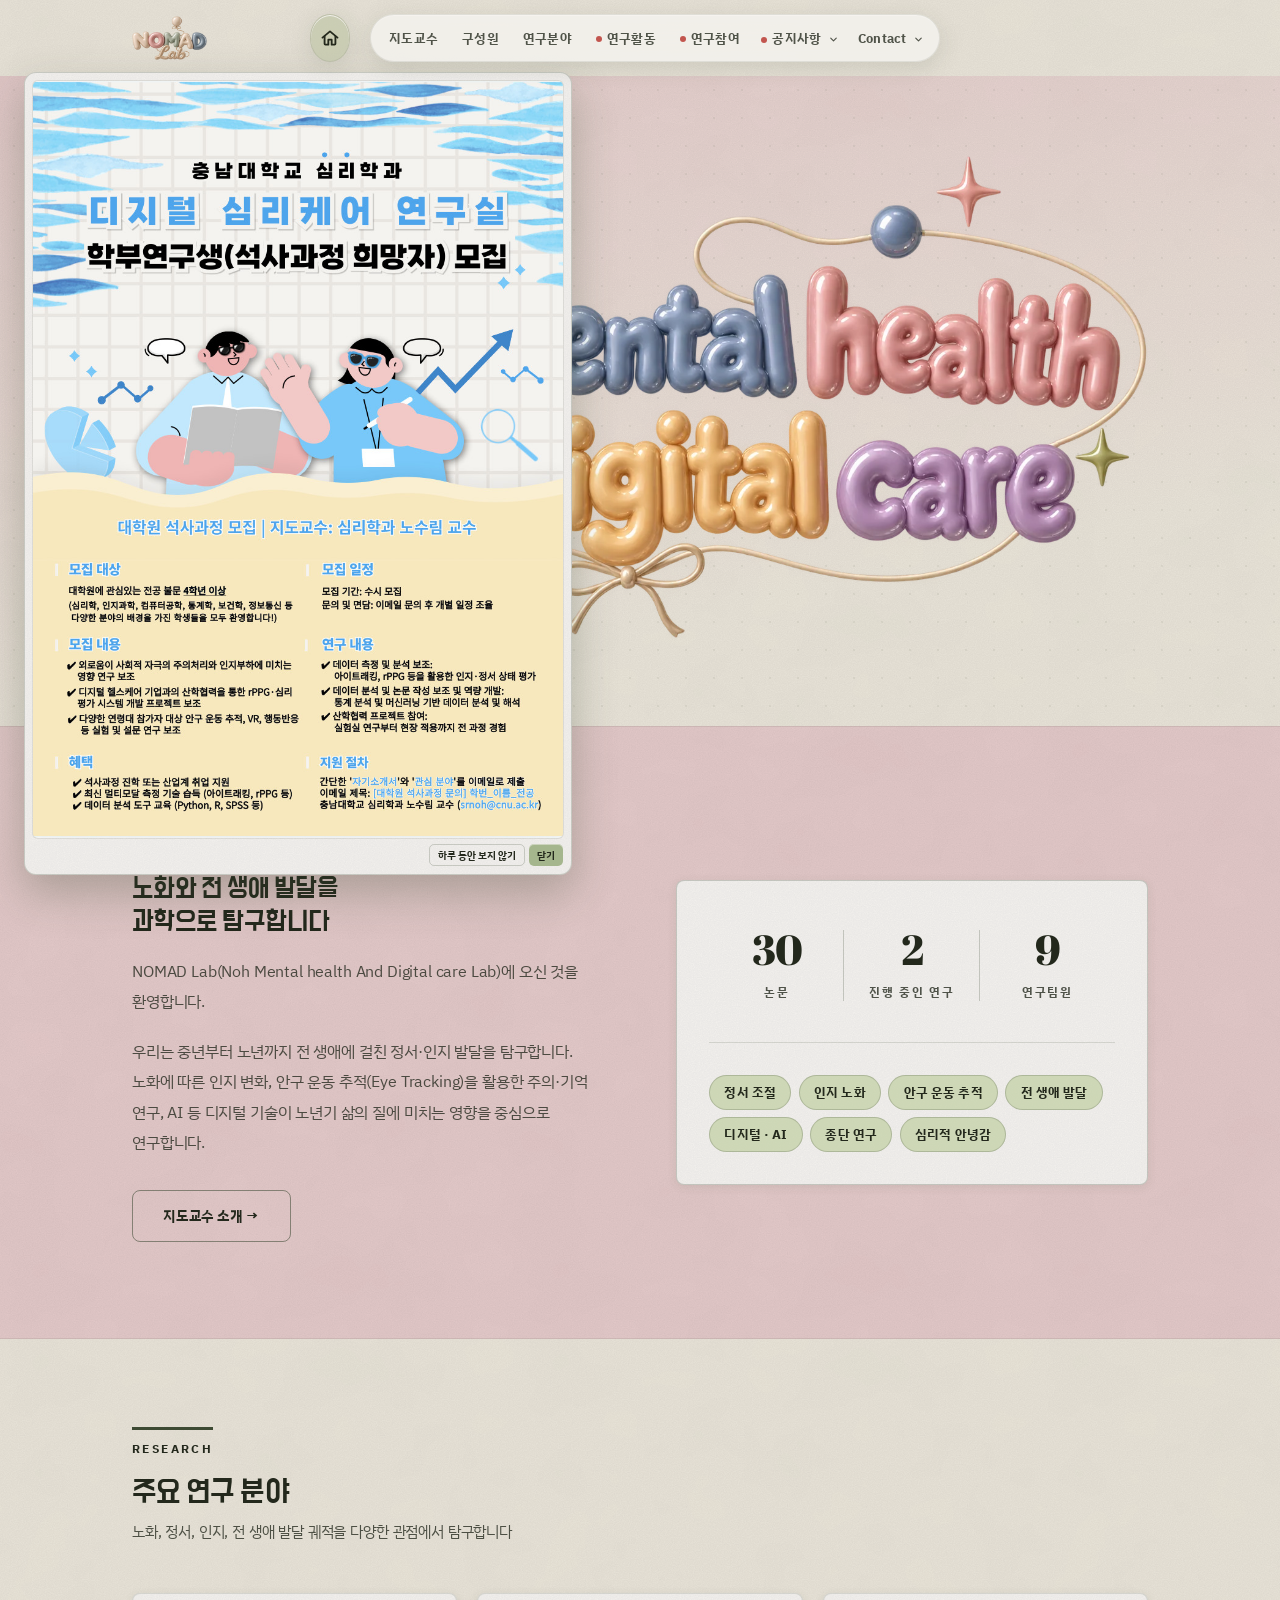
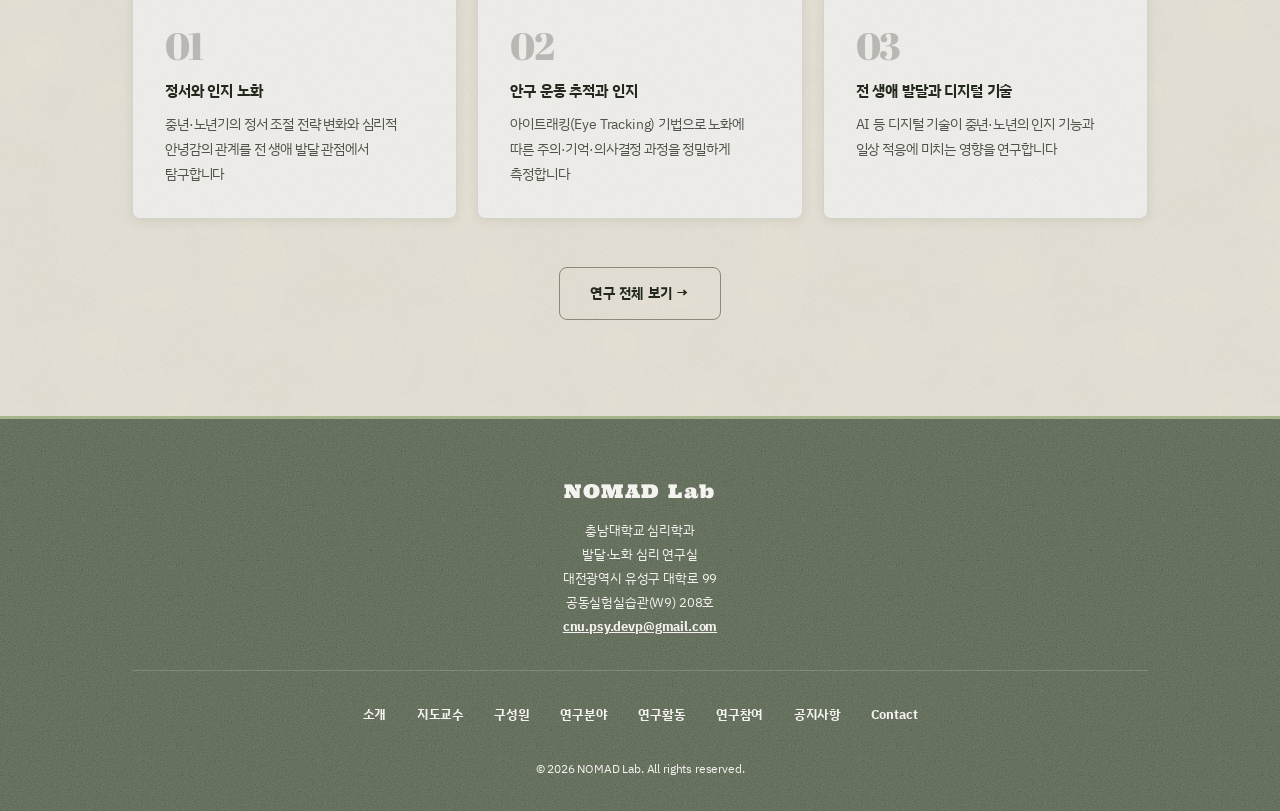
==== index.html @ e493a034 "Nam et al. (2022) SSCI 논문을 연구활동 목록에 추가 업로드된 PDF 를 저장소 명명 규칙에 맞춰 papers/Nam_et_al_2022.pdf 로 바꾸고 post" ====
<!DOCTYPE html>
<html lang="ko">
<head>
    <meta charset="UTF-8">
    <meta name="viewport" content="width=device-width, initial-scale=1.0">
    <title>NOMAD Lab — 발달·노화 심리 연구실</title>
    <meta name="description" content="충남대학교 발달·노화 심리 연구실(NOMAD Lab). 노화, 정서, 인지, 안구 운동 추적을 통해 전 생애 발달을 탐구합니다.">
    <meta property="og:type" content="website">
    <meta property="og:site_name" content="NOMAD Lab — 발달·노화 심리 연구실">
    <meta property="og:title" content="NOMAD Lab — 발달·노화 심리 연구실">
    <meta property="og:description" content="충남대학교 발달·노화 심리 연구실(NOMAD Lab). 노화, 정서, 인지, 안구 운동 추적을 통해 전 생애 발달을 탐구합니다.">
    <meta property="og:url" content="https://cnupsydevp-lab.github.io/cnupsydevp.github.io/">
    <meta property="og:image" content="https://cnupsydevp-lab.github.io/cnupsydevp.github.io/images/og-image-v3.png">
    <meta property="og:image:width" content="1200">
    <meta property="og:image:height" content="630">
    <meta name="twitter:card" content="summary_large_image">
    <link rel="icon" href="favicon-v3.ico" sizes="16x16 32x32 48x48">
    <link rel="icon" type="image/svg+xml" href="favicon-v3.svg">
    <link rel="apple-touch-icon" href="apple-touch-icon-v3.png">
    <link rel="preconnect" href="https://fonts.googleapis.com">
    <link rel="preconnect" href="https://fonts.gstatic.com" crossorigin>
    <link rel="stylesheet" href="https://fonts.googleapis.com/css2?family=Abril+Fatface&family=Black+Han+Sans&family=Do+Hyeon&family=IBM+Plex+Sans+KR:wght@400;700&family=Ultra&display=swap">
    <link rel="stylesheet" href="style.css">
</head>
<body>
<a href="#main-content" class="skip-link">본문으로 바로가기</a>

<header class="site-nav">
    <div class="nav-wrapper">
        <!-- 로고는 두 겹이다: 글자(logo-nav-body) 위에 풍선(logo-nav-balloon)을 겹친 것.
             풍선만 따로 흔들려고 가른 것인데 그 움직임은 뺐다(2026-08-13, 사용자 요청).
             두 파일은 같은 캔버스(238×160)를 쓰고 합치면 원본과 픽셀이 같아
             멈춰 있어도 이음선이 보이지 않는다 — 그래서 겹은 그대로 두었다.
             풍선 쪽은 장식이라 alt 를 비워 두고 글자 쪽이 이름을 읽는다. -->
        <div class="logo"><a href="index.html"><img class="logo-body" src="images/logo/logo-nav-body.png" alt="NOMAD Lab" width="238" height="160"><img class="logo-balloon" src="images/logo/logo-nav-balloon.png" alt="" width="238" height="160"></a></div>
        <div class="nav-cluster">
        <a href="index.html" class="nav-home" aria-label="홈">
            <svg viewBox="0 0 24 24" width="20" height="20" fill="none" stroke="currentColor" stroke-width="2.2" stroke-linecap="round" stroke-linejoin="round" aria-hidden="true"><path d="M3 11.5 12 4l9 7.5"></path><path d="M5.5 10v9a1 1 0 0 0 1 1h3.5v-6h4v6H17.5a1 1 0 0 0 1-1v-9"></path></svg>
        </a>
        <nav><ul class="nav-links">
            <li><a href="pi.html">지도교수</a></li>
            <li><a href="members.html">구성원</a></li>
            <li><a href="research.html">연구분야</a></li>
            <li><a href="activities.html"><span class="nav-notif-dot" data-notif="activities" hidden></span>연구활동</a></li>
            <li><a href="participation.html"><span class="nav-notif-dot" data-notif="participation" hidden></span>연구참여</a></li>
            <li class="nav-dropdown">
                <button class="nav-dropdown-btn" aria-expanded="false" aria-haspopup="true"><span class="nav-notif-dot" hidden></span>공지사항 <svg class="nav-arrow" width="11" height="11" viewBox="0 0 24 24" fill="none" stroke="currentColor" stroke-width="2.5" stroke-linecap="round" stroke-linejoin="round" aria-hidden="true"><polyline points="6 9 12 15 18 9"></polyline></svg></button>
                <ul class="nav-dropdown-menu">
                    <li><a href="notices.html"><span class="nav-notif-dot" data-notif="notices" hidden></span>공지사항</a></li>
                    <li><a href="newsletter.html"><span class="nav-notif-dot" data-notif="newsletter" hidden></span>소식지</a></li>
                </ul>
            </li>
            <li class="nav-dropdown">
                <button class="nav-dropdown-btn" aria-expanded="false" aria-haspopup="true">Contact <svg class="nav-arrow" width="11" height="11" viewBox="0 0 24 24" fill="none" stroke="currentColor" stroke-width="2.5" stroke-linecap="round" stroke-linejoin="round" aria-hidden="true"><polyline points="6 9 12 15 18 9"></polyline></svg></button>
                <ul class="nav-dropdown-menu">
                    <li><a href="contact.html">Contact</a></li>
                    <li><a href="admissions.html">대학원 진학</a></li>
                    <li><a href="intern.html">인턴</a></li>
                </ul>
            </li>
        </ul></nav>
        </div>
        <button class="nav-hamburger" id="nav-hamburger" aria-label="메뉴 열기" aria-expanded="false"><span></span><span></span><span></span></button>
    </div>
</header>

<section class="hero">
    <div class="container">
        <!-- 첫 화면은 이름 로고 하나만 둔다 (글자·버튼 모두 걷어냄).
             대학원 진학·연구 분야로 가는 길은 상단 메뉴가 맡고, 바로 아래
             About 섹션에 소개 글과 '지도교수 소개' 링크가 이어진다.

             h1 은 화면에서 감추되 코드에는 남긴다 — 페이지마다 제목이 하나는 있어야
             검색 결과에 연구실 소개가 뜨고, 스크린리더도 이 페이지가 무엇인지 읽는다.
             (.sr-only = 눈에는 안 보이고 보조기기에만 읽히는 유틸)

             그림 자체는 이름을 글자로 담고 있지 않으므로 alt 가 이름을 읽는다.
             width/height 를 적어 두어야 내려받기 전에도 자리를 잡아 아래 섹션이 밀리지 않고,
             fetchpriority=high 로 첫 화면에서 가장 큰 그림을 먼저 받아 온다.

             [webp + png 두 벌인 이유] 이 로고는 배경이 투명해서 알파 채널이 필요하다.
             투명을 지키면서 가벼운 건 WebP뿐이다 — 같은 그림의 PNG 는 4배 가까이 무겁다.
             그래서 WebP 를 먼저 걸고, WebP 를 못 읽는 옛 브라우저(사파리 14 이전 등)만
             PNG 로 내려받게 한다. 요즘 브라우저는 WebP 만 받아 온다.

             [그림을 10겹으로 가른 이유 — 2026-08-12]
             끈·구슬·별이 따로 움직이려면 한 장짜리 그림으로는 안 된다. 원본
             logo-fullname.png 를 굵기(형태학적 열림)와 색으로 갈라 images/logo/wordmark/
             아래 열 장으로 나눠 두었다. 겹치는 픽셀이 하나도 없어서, 움직임을 끄면
             (모션 줄이기 설정) 열 장이 겹쳐 원본과 똑같은 그림이 된다.
             겹치는 순서가 곧 앞뒤 관계다: 끈 → 구슬 → 글자 → 별.
             끈은 반드시 글자보다 먼저 와야 한다 — 원본에서 끈은 글자 뒤로 지나간다.
             만드는 법과 각 조각의 뜻은 images/logo/README.md 에 적어 두었다.

             ※ 글자를 다시 넣고 싶으면 아래 두 줄을 살리면 된다 — CSS(.hero-title,
               .hero-sub, .hero-cta)는 지우지 않고 그대로 두었다.
               <h1 class="hero-title">전 생애의 마음을<br>과학으로 탐구합니다</h1>
               <p class="hero-sub">노화, 정서, 인지, 안구 운동 추적을 통해 …</p> -->
        <h1 class="sr-only">전 생애의 마음을 과학으로 탐구합니다 — NOMAD Lab</h1>
        <div class="hero-wordmark">
        <div class="wm">
            <!-- srcset/sizes — 좁은 화면에는 축소본(w800/)을 내려보낸다.
                 열 겹 합계가 299KB 인데 휴대폰에서 로고는 328~398px 로 보인다.
                 배율 2배 화면이라도 796px 이면 충분한데 원본 겹은 1502px 이다.
                 그래서 화폭 800px 짜리 한 벌을 따로 뒀다(117KB).
                 sizes 는 '이 겹이 화면에서 몇 px 로 보이는가' 다. 겹의 폭은
                 로고 폭 × 제 비율이고, 로고 폭은 .container 안쪽이라 좌우 padding
                 만큼 빠진다(2 → 1.5 → 1.25 → 1rem 로 바뀌므로 그 구간을 그대로 옮겼다).
                 브라우저는 sizes × 화면배율보다 큰 후보 중 가장 작은 것을 고르는데,
                 계산하면 어느 겹이든 조건이 "800 ≥ 로고폭 × 배율" 로 같아진다.
                 그래서 거의 모든 화면에서 열 겹이 같은 크기끼리 짝을 이룬다.
                 딱 그 경계에 걸리는 폭(1배 849~873px, 2배 433~438px)에서만
                 겹마다 1px 반올림이 갈려 크기가 섞이는데, 재 보니 차이가 전부
                 윤곽선 위 안티에일리어싱 수준이라 이음선은 생기지 않는다.
                 → 배율 2배 휴대폰 전 기종 117KB, 배율 3배 휴대폰·데스크톱 299KB.
                 값은 손으로 쓰지 말 것. tools/split-wordmark.py 가 찍어 준다. -->
            <!-- 끈 — 조각을 담는 단위 4개. 지금은 넷 다 붙박이다.
                 (끈 흔들림 wmSway*·wmBowSway 는 뺐다 — 2026-08-13, 사용자 요청.
                  구슬이 끈 위를 미끄러지는 움직임도 앞서 뺐다 — 2026-08-12.
                  상자는 그대로 두었으니 되살리려면 style.css 에 애니메이션만 다시 걸면 된다.)
                 구슬은 자기가 올라탄 단위 '안에' 둔다 — 끈이 다시 움직이게 되면
                 구슬이 끈에서 떨어져 나가지 않고 끈을 따라 같이 움직여야 하기 때문이다. -->
            <div class="wm-unit wm-a">
                <picture><source type="image/webp" sizes="(min-width:1080px) 498px,(min-width:861px) calc((100vw - 64px)*0.4900),(min-width:641px) calc((100vw - 48px)*0.4900),(min-width:481px) calc((100vw - 40px)*0.4900),calc((100vw - 32px)*0.4900)" srcset="images/logo/wordmark/w800/cordA.webp 393w, images/logo/wordmark/cordA.webp 736w"><img class="wm-layer" style="left:50.9987%;top:11.6573%;width:49.0013%" src="images/logo/wordmark/cordA.png" alt="" width="736" height="364"></picture>
                <picture><source type="image/webp" sizes="(min-width:1080px) 71px,(min-width:861px) calc((100vw - 64px)*0.0699),(min-width:641px) calc((100vw - 48px)*0.0699),(min-width:481px) calc((100vw - 40px)*0.0699),calc((100vw - 32px)*0.0699)" srcset="images/logo/wordmark/w800/beadBlue.webp 56w, images/logo/wordmark/beadBlue.webp 105w"><img class="wm-layer" style="left:71.5712%;top:9.1292%;width:6.9907%" src="images/logo/wordmark/beadBlue.png" alt="" width="105" height="94"></picture>
            </div>
            <div class="wm-unit wm-b">
                <picture><source type="image/webp" sizes="(min-width:1080px) 404px,(min-width:861px) calc((100vw - 64px)*0.3975),(min-width:641px) calc((100vw - 48px)*0.3975),(min-width:481px) calc((100vw - 40px)*0.3975),calc((100vw - 32px)*0.3975)" srcset="images/logo/wordmark/w800/cordB.webp 318w, images/logo/wordmark/cordB.webp 597w"><img class="wm-layer" style="left:48.6684%;top:75.2809%;width:39.747%" src="images/logo/wordmark/cordB.png" alt="" width="597" height="176"></picture>
            </div>
            <div class="wm-unit wm-c">
                <picture><source type="image/webp" sizes="(min-width:1080px) 463px,(min-width:861px) calc((100vw - 64px)*0.4561),(min-width:641px) calc((100vw - 48px)*0.4561),(min-width:481px) calc((100vw - 40px)*0.4561),calc((100vw - 32px)*0.4561)" srcset="images/logo/wordmark/w800/cordC.webp 365w, images/logo/wordmark/cordC.webp 685w"><img class="wm-layer" style="left:0.0%;top:47.0506%;width:45.6059%" src="images/logo/wordmark/cordC.png" alt="" width="685" height="377"></picture>
                <picture><source type="image/webp" sizes="(min-width:1080px) 72px,(min-width:861px) calc((100vw - 64px)*0.0706),(min-width:641px) calc((100vw - 48px)*0.0706),(min-width:481px) calc((100vw - 40px)*0.0706),calc((100vw - 32px)*0.0706)" srcset="images/logo/wordmark/w800/beadPink.webp 57w, images/logo/wordmark/beadPink.webp 106w"><img class="wm-layer" style="left:3.5952%;top:76.1236%;width:7.0573%" src="images/logo/wordmark/beadPink.png" alt="" width="106" height="107"></picture>
            </div>
            <div class="wm-unit wm-d">
                <picture><source type="image/webp" sizes="(min-width:1080px) 121px,(min-width:861px) calc((100vw - 64px)*0.1192),(min-width:641px) calc((100vw - 48px)*0.1192),(min-width:481px) calc((100vw - 40px)*0.1192),calc((100vw - 32px)*0.1192)" srcset="images/logo/wordmark/w800/cordD.webp 96w, images/logo/wordmark/cordD.webp 179w"><img class="wm-layer" style="left:37.0173%;top:81.6011%;width:11.9174%" src="images/logo/wordmark/cordD.png" alt="" width="179" height="131"></picture>
            </div>
            <!-- 글자 — 이 한 장만 흐름 안에 남겨 히어로의 높이를 정한다.
                 나머지 아홉 장은 absolute 라 자리를 차지하지 않는다.
                 position:relative 가 붙어 있어야 위 끈들보다 뒤가 아니라 앞에 그려진다
                 (배치된 요소가 일반 흐름 요소보다 항상 위에 그려지기 때문). -->
            <picture><source type="image/webp" sizes="(min-width:1080px) 1016px,(min-width:861px) calc((100vw - 64px)*1.0000),(min-width:641px) calc((100vw - 48px)*1.0000),(min-width:481px) calc((100vw - 40px)*1.0000),calc((100vw - 32px)*1.0000)" srcset="images/logo/wordmark/w800/letters.webp 801w, images/logo/wordmark/letters.webp 1502w">
                <img class="wm-letters" src="images/logo/wordmark/letters.png" alt="Noh Mental health And Digital care Lab (NOMAD Lab)" width="1502" height="712" fetchpriority="high"></picture>
            <!-- 글자 위를 왼쪽에서 오른쪽으로 지나가는 빛 (2026-08-13).
                 글자 그림은 한 장이고 낱글자로 쪼갤 수 없다 — 풍선이 서로 붙어 있어
                 글자 사이에 빈 열이 하나도 없다(확인함). 그래서 '글자마다 따로 켜기'가
                 아니라 좁은 빛 띠 하나를 글자 실루엣 안에서 왼→오른쪽으로 지나가게 했다.
                 띠가 좁아 한 번에 한두 글자만 밝아지므로 결과는 글자가 차례로 켜지는 그림이 된다.
                 빈 span 인 이유: 그리는 건 CSS(마스크 + 그러데이션 띠)가 다 하고
                 이 요소는 그 자리를 잡아 줄 뿐이라 읽을 내용이 없다.
                 글자 picture 뒤에 두어야 글자 위에 그려진다(둘 다 배치 요소, 뒤가 위). -->
            <span class="wm-shine" aria-hidden="true"></span>
            <!-- 별 — 글자보다 앞. 셋 다 글자와 겹치지 않아 순서는 사실 자유롭다. -->
            <picture><source type="image/webp" sizes="(min-width:1080px) 74px,(min-width:861px) calc((100vw - 64px)*0.0726),(min-width:641px) calc((100vw - 48px)*0.0726),(min-width:481px) calc((100vw - 40px)*0.0726),calc((100vw - 32px)*0.0726)" srcset="images/logo/wordmark/w800/star1.webp 59w, images/logo/wordmark/star1.webp 109w"><img class="wm-layer wm-star wm-star-1" style="left:78.6951%;top:0.0%;width:7.257%" src="images/logo/wordmark/star1.png" alt="" width="109" height="112"></picture>
            <picture><source type="image/webp" sizes="(min-width:1080px) 120px,(min-width:861px) calc((100vw - 64px)*0.1178),(min-width:641px) calc((100vw - 48px)*0.1178),(min-width:481px) calc((100vw - 40px)*0.1178),calc((100vw - 32px)*0.1178)" srcset="images/logo/wordmark/w800/star2.webp 95w, images/logo/wordmark/star2.webp 177w"><img class="wm-layer wm-star wm-star-2" style="left:12.2503%;top:4.2135%;width:11.7843%" src="images/logo/wordmark/star2.png" alt="" width="177" height="167"></picture>
            <picture><source type="image/webp" sizes="(min-width:1080px) 64px,(min-width:861px) calc((100vw - 64px)*0.0632),(min-width:641px) calc((100vw - 48px)*0.0632),(min-width:481px) calc((100vw - 40px)*0.0632),calc((100vw - 32px)*0.0632)" srcset="images/logo/wordmark/w800/star3.webp 51w, images/logo/wordmark/star3.webp 95w"><img class="wm-layer wm-star wm-star-3" style="left:92.4101%;top:55.618%;width:6.3249%" src="images/logo/wordmark/star3.png" alt="" width="95" height="141"></picture>
        </div>
        </div>
    </div>
</section>




<!-- ===================================================== -->
<section class="section section-alt" id="main-content">
    <div class="container">
        <div class="about-grid">
            <div class="about-text">
                <span class="eyebrow">About NOMAD Lab</span>
                <h2 class="section-title">노화와 전 생애 발달을<br>과학으로 탐구합니다</h2>
                <p>NOMAD Lab(Noh Mental health And Digital care Lab)에 오신 것을 환영합니다.</p>
                <p>우리는 중년부터 노년까지 전 생애에 걸친 정서·인지 발달을 탐구합니다. 노화에 따른 인지 변화, 안구 운동 추적(Eye Tracking)을 활용한 주의·기억 연구, AI 등 디지털 기술이 노년기 삶의 질에 미치는 영향을 중심으로 연구합니다.</p>
                <a href="pi.html" class="btn-ghost u-mt-2">지도교수 소개 →</a>
            </div>
            <div class="about-visual">
                <div class="about-research-snapshot">
                    <!-- 세 숫자 모두 페이지 아래 스크립트가 실제 목록에서 세어 채운다.
                         여기 적힌 값은 스크립트가 못 돌 때를 위한 대비책이므로,
                         목록이 바뀌면 이 숫자도 함께 맞춰 두는 편이 좋다. -->
                    <div class="ars-stat-row">
                        <div class="ars-stat">
                            <span class="ars-num" id="ars-pub-count">30</span>
                            <span class="ars-label">논문</span>
                        </div>
                        <div class="ars-stat">
                            <span class="ars-num" id="ars-grant-count">2</span>
                            <span class="ars-label">진행 중인 연구</span>
                        </div>
                        <div class="ars-stat">
                            <span class="ars-num" id="ars-team-count">9</span>
                            <span class="ars-label">연구팀원</span>
                        </div>
                    </div>
                    <div class="ars-keywords">
                        <span class="ars-keyword">정서 조절</span>
                        <span class="ars-keyword">인지 노화</span>
                        <span class="ars-keyword">안구 운동 추적</span>
                        <span class="ars-keyword">전 생애 발달</span>
                        <span class="ars-keyword">디지털 · AI</span>
                        <span class="ars-keyword">종단 연구</span>
                        <span class="ars-keyword">심리적 안녕감</span>
                    </div>
                </div>
            </div>
        </div>
    </div>
</section>



<!-- ===================================================== -->
<section class="section section-light">
    <div class="container">
        <span class="eyebrow section-eyebrow">Research</span>
        <h2 class="section-title">주요 연구 분야</h2>
        <p class="section-sub">노화, 정서, 인지, 전 생애 발달 궤적을 다양한 관점에서 탐구합니다</p>
        <div class="card-grid">
            <div class="card">
                <div class="card-num">01</div>
                <h3>정서와 인지 노화</h3>
                <p>중년·노년기의 정서 조절 전략 변화와 심리적 안녕감의 관계를 전 생애 발달 관점에서 탐구합니다</p>
            </div>
            <div class="card">
                <div class="card-num">02</div>
                <h3>안구 운동 추적과 인지</h3>
                <p>아이트래킹(Eye Tracking) 기법으로 노화에 따른 주의·기억·의사결정 과정을 정밀하게 측정합니다</p>
            </div>
            <div class="card">
                <div class="card-num">03</div>
                <h3>전 생애 발달과 디지털 기술</h3>
                <p>AI 등 디지털 기술이 중년·노년의 인지 기능과 일상 적응에 미치는 영향을 연구합니다</p>
            </div>
        </div>
        <div class="section-cta">
            <a href="research.html" class="btn-ghost">연구 전체 보기 →</a>
        </div>
    </div>
</section>

<footer class="site-footer">
    <div class="container">
        <div class="footer-inner">
            <div class="footer-brand">
                <span class="footer-logo">NOMAD Lab</span>
                <p>충남대학교 심리학과<br>발달·노화 심리 연구실<br>대전광역시 유성구 대학로 99<br>공동실험실습관(W9) 208호<br><a href="mailto:cnu.psy.devp@gmail.com">cnu.psy.devp@gmail.com</a></p>
            </div>
        </div>
        <nav class="footer-nav" aria-label="푸터 메뉴">
            <a href="index.html">소개</a>
            <a href="pi.html">지도교수</a>
            <a href="members.html">구성원</a>
            <a href="research.html">연구분야</a>
            <a href="activities.html">연구활동</a>
            <a href="participation.html">연구참여</a>
            <a href="notices.html">공지사항</a>
            <a href="contact.html">Contact</a>
        </nav>
        <p class="footer-copy">&copy; 2026 NOMAD Lab. All rights reserved.</p>
    </div>
</footer>

<!-- 공지 팝업 — 첫 화면에서만 뜬다. 내용은 아래 스크립트의 POPUP 설정에서 바꾼다 -->
<!-- aria-modal 을 쓰지 않는다: 뒤 홈페이지를 그대로 읽고 누르고 스크롤할 수 있는
     '얹어 둔 공지'라서, 나머지 페이지를 감추라고 알리면 사실과 다르다. -->
<div class="home-popup" id="home-popup" hidden role="dialog" aria-label="공지">
    <div class="home-popup-box">
        <span class="home-popup-figure" id="home-popup-figure"><img id="home-popup-img" alt=""></span>
        <div class="home-popup-actions">
            <button class="home-popup-btn home-popup-btn-quiet" id="home-popup-hide">하루 동안 보지 않기</button>
            <button class="home-popup-btn home-popup-btn-solid" id="home-popup-dismiss">닫기</button>
        </div>
    </div>
</div>

<script src="posts.js"></script>
<script src="script.js"></script>
<script>
/* ── 공지 팝업 ────────────────────────────────────────────────
   [내용을 바꾸는 방법]
   1. 이미지를 images/popup/ 에 올린다.
   2. 아래 POPUP.image 에 그 경로를, alt 에 이미지 설명을 적는다.
   3. 내용을 새로 바꿀 때마다 id 를 함께 바꾼다 — id 가 달라지면 앞선 공지에서
      "하루 동안 보지 않기"를 누른 사람에게도 새 공지가 바로 보인다.
   공지를 내릴 때는 image 를 빈 문자열('')로 바꾼다 — 팝업이 아예 뜨지 않는다.

   [언제 뜨는가]
   이 스크립트와 마크업은 index.html 안에만 있으므로 다른 메뉴 페이지에서는
   아예 실행되지 않는다. 홈에서 한 번 뜬 뒤에는 sessionStorage 에 표시를 남겨,
   다른 메뉴를 둘러보다 홈으로 돌아와도 다시 뜨지 않는다 (브라우저를 닫으면 초기화).
   단 새로고침은 예외로, 그 표시를 무시하고 다시 띄운다 — 아래 참조.

   [닫기 두 가지의 차이]
   - 닫기            : 지금 이 화면에서만 닫는다. 새로고침하면 다시 뜬다.
   - 하루 동안 보지 않기 : 오늘이 끝날 때(자정)까지 뜨지 않는다. 새로고침해도 뜨지 않고,
                        날짜가 바뀌면 다시 뜬다
                        (localStorage 에 기한 저장 — 브라우저를 닫아도 남는다).
   ──────────────────────────────────────────────────────────── */
document.addEventListener('DOMContentLoaded', () => {
  const POPUP = {
    id:    'popup-2026-08-11',  // 공지를 바꿀 때 이 값도 같이 바꾼다 —
                                // 그래야 앞선 '하루 동안 보지 않기' 를 무시하고 새로 뜬다
    image: 'images/popup/2026-08-11_grad-recruit.jpg',
    alt:   '충남대학교 심리학과 디지털 심리케어 연구실 학부연구생(석사과정 희망자) 모집 안내. 지도교수 노수림. 문의 srnoh@cnu.ac.kr',
    // 포스터를 누르면 갈 곳. 비워 두면 눌러도 아무 일이 없다.
    // 공지 글 주소는 목록(notices.html)에서 그 글을 눌렀을 때의 주소와 같다 —
    // page 는 notices / participation / newsletter, id 는 posts.js 의 그 글 id.
    // 포스터를 바꿀 때 이 주소도 새 공지의 id 로 함께 고친다.
    link:  'post.html?page=notices&id=1',
  };
  if (!POPUP.image) return;

  const KEY  = 'dpwl_popup_hide';   // 오늘 자정까지 숨김 (브라우저를 닫아도 남는다)
  const SKEY = 'dpwl_popup_seen';   // 이번 방문에 이미 봤다는 표시 (탭을 닫으면 사라진다)

  // 저장된 기한이 아직 남아 있고 같은 공지면 띄우지 않는다.
  // 값이 깨져 있으면(수동 편집·구버전) 그냥 띄운다 — 공지를 놓치는 쪽이 더 나쁘다.
  try {
    const saved = JSON.parse(localStorage.getItem(KEY) || 'null');
    if (saved && saved.id === POPUP.id && Date.now() < saved.until) return;
  } catch (e) { /* 무시하고 띄운다 */ }

  // 이번 화면이 새로고침으로 열린 것인지 확인한다.
  // '닫기' 는 지금 화면에서만 닫는 버튼이므로 새로고침하면 다시 떠야 한다.
  // 반면 메뉴를 옮겨 다니다 홈으로 돌아온 경우(navigate)는 다시 뜨지 않아야 한다.
  // 정적 다중 페이지 사이트라 둘 다 '새 페이지 적재'로 똑같아 보이므로,
  // 브라우저가 알려 주는 이동 방식(reload / navigate)으로 구분한다.
  let reloaded = false;
  try {
    const nav = performance.getEntriesByType('navigation')[0];
    reloaded = nav ? nav.type === 'reload'
                   // 구형 사파리용 대비책 (1 = TYPE_RELOAD)
                   : performance.navigation && performance.navigation.type === 1;
  } catch (e) { /* 알 수 없으면 새로고침이 아닌 것으로 본다 */ }

  // 홈 → 다른 메뉴 → 홈 으로 돌아왔을 때 다시 뜨지 않게. 공지를 바꾸면(id 변경)
  // 같은 방문 중에도 새 공지는 한 번 보여 준다.
  try {
    if (!reloaded && sessionStorage.getItem(SKEY) === POPUP.id) return;
  } catch (e) { /* 무시하고 띄운다 */ }

  const popup    = document.getElementById('home-popup');
  const hideBtn  = document.getElementById('home-popup-hide');
  const dismiss  = document.getElementById('home-popup-dismiss');
  const figure   = document.getElementById('home-popup-figure');
  const img      = document.getElementById('home-popup-img');

  img.src = POPUP.image;
  img.alt = POPUP.alt || '공지';

  // 링크가 있으면 사진 자리를 통째로 누를 수 있게 <a> 로 바꿔 끼운다.
  // (누를 수 있다는 표시 — 손가락 커서는 <a> 가 알아서 주고, 테두리가 진해지는
  //  것은 style.css 의 a.home-popup-figure:hover 가 맡는다)
  //
  // 탭을 새로 열지 말지는 주소를 보고 정한다.
  //  · 같은 사이트의 페이지(post.html?…, notices.html)  → 이 탭에서 그대로 넘어간다.
  //    '게시물로 이동' 인데 새 탭이 열리면 팝업이 떠 있는 홈이 뒤에 남아 어수선하고,
  //    뒤로 가기로 돌아올 수도 없다.
  //  · 그 밖(https://… 바깥 주소, notice-files/*.pdf 같은 파일) → 새 탭.
  //    보고 나서 홈이 그대로 남아 있어야 하기 때문이다.
  if (POPUP.link) {
    const a = document.createElement('a');
    a.href = POPUP.link;
    a.className = 'home-popup-figure';
    const samePage = /^[^:/?#]+\.html([?#]|$)/.test(POPUP.link);
    if (!samePage) {
      a.target = '_blank';
      a.rel = 'noopener';
    }
    a.appendChild(img);
    figure.replaceWith(a);
  }

  // 상자 모양을 이미지 모양에 맞춘다 — CSS 가 --popup-ratio(가로÷세로)로 폭을 정한다.
  // 정사각 이미지면 정사각에 가까운 상자, 세로로 길면 좁고 긴 상자가 된다.
  function applyRatio() {
    if (!img.naturalWidth || !img.naturalHeight) return;
    popup.style.setProperty('--popup-ratio', (img.naturalWidth / img.naturalHeight).toFixed(4));
  }
  img.addEventListener('load', applyRatio);
  if (img.complete) applyRatio();      // 캐시에서 바로 온 경우

  // 사진을 못 받아오면 빈 상자만 남으므로 아예 열지 않는다
  img.addEventListener('error', () => { popup.hidden = true; });

  function close() {
    popup.hidden = true;
  }
  // 숨기는 기한은 '누른 뒤 24시간' 이 아니라 '오늘이 끝날 때까지' 다 (2026-08-13 변경).
  // 전에는 Date.now() + 86400000 이어서, 어제 저녁에 누르면 날짜가 바뀐 오늘 낮에도
  // 그 시각이 되기 전까지 안 떴다. 날짜가 바뀌면 공지를 다시 보여 주려는 것이다.
  // setHours(24, 0, 0, 0) 은 '다음 날 00:00' = 오늘의 끝이다. 보는 사람의 시간대와
  // 서머타임을 브라우저가 알아서 맞춘다(한국은 서머타임이 없지만 그대로 맞는다).
  //
  // ⚠ 버튼 문구는 "하루 동안 보지 않기" 로 그대로 두었다(2026-08-13, 사용자 결정).
  //   문구와 동작이 정확히 같지는 않다 — 자정 직전에 누르면 몇 분만 숨는다.
  //   둘을 맞추려면 문구를 "오늘 하루 보지 않기" 로 바꾸는 쪽이지, 이 계산을
  //   24시간으로 되돌리는 쪽이 아니다. 되돌리면 위의 '어제 눌렀는데 오늘도 안 뜬다'
  //   문제가 그대로 돌아온다.
  //   밤늦게 누른 사람에게 최소 몇 시간을 보장하려면 아래에서 자정과
  //   (지금 + N시간) 중 늦은 쪽을 고르면 된다.
  function endOfToday() {
    const d = new Date();
    d.setHours(24, 0, 0, 0);
    return d.getTime();
  }
  function hideForToday() {
    try {
      localStorage.setItem(KEY, JSON.stringify({ id: POPUP.id, until: endOfToday() }));
    } catch (e) { /* 저장이 막혀 있어도(사생활 보호 모드) 닫기는 되어야 한다 */ }
    close();
  }

  // 스크롤을 잠그지 않는다 — 팝업이 떠 있어도 뒤 홈페이지를 그대로 내려볼 수 있다.
  // 포커스도 옮기지 않는다: '닫기' 에 포커스를 주면 스페이스바로 페이지를 내리려 할 때
  // 버튼이 눌려 팝업이 닫혀 버린다. 닫는 방법은 버튼 클릭과 Esc 두 가지로 충분하다.
  popup.hidden = false;
  // 띄우는 순간 표시를 남긴다 — 닫는 방식과 상관없이 이번 방문에는 한 번만 뜬다
  // (새로고침은 예외 — 위 reloaded 참조)
  try { sessionStorage.setItem(SKEY, POPUP.id); } catch (e) { /* 저장이 막혀 있어도 진행 */ }

  // 바깥(홈페이지)을 눌러도 닫히지 않는다 — 홈의 메뉴·링크를 누르려던 것일 수 있고,
  // 실수로 닫혀 공지를 놓치는 편이 더 나쁘다. CSS 의 pointer-events 로 상자 밖 클릭은
  // 아예 뒤 페이지에 그대로 전달된다.
  dismiss.addEventListener('click', close);
  hideBtn.addEventListener('click', hideForToday);
  document.addEventListener('keydown', e => {
    if (e.key === 'Escape' && !popup.hidden) close();
  });

  /* ── 끌어서 옮기기 ──────────────────────────────────────────
     상자 어디를 잡아도(사진·흰 테·버튼 줄) 팝업이 따라온다. 옮긴 위치는
     transform 으로만 주므로 상자 크기를 정하는 CSS 계산(--popup-ratio ·
     max-width)은 그대로 남는다.
     - 4px 넘게 움직여야 드래그로 본다. 그 전에는 아무것도 하지 않으므로
       버튼 줄을 잡고 끌 수도 있고, 손이 조금 떨린 클릭도 그냥 클릭으로 남는다.
     - 손가락(touch)은 제외한다: 휴대폰에서 포스터를 훑어 내리는 동작은
       페이지 스크롤이어야 하는데, 드래그가 가로채면 스크롤이 막힌다.
     - 화면 갱신은 한 프레임에 한 번만 한다(requestAnimationFrame). 마우스는
       화면 주사율보다 촘촘하게 좌표를 보내므로, 올 때마다 그리면 같은 프레임에
       버려질 그림을 여러 번 그리게 되고 그게 끌 때의 버벅거림으로 나타난다.
     - 옮긴 위치는 저장하지 않는다. 새로 뜰 때마다 제자리에서 시작한다.
     ───────────────────────────────────────────────────────── */
  const box = popup.querySelector('.home-popup-box');
  const offset = { x: 0, y: 0 };   // 원래 자리에서 얼마나 옮겼는지
  let drag = null;                 // 누른 순간 생기고, 4px 넘으면 active 가 된다
  let frame = 0;                   // 예약해 둔 화면 갱신 (0 = 없음)

  // 소수점을 버리지 않는다 — 1px 단위로 끊으면 커서는 매끄럽게 가는데 상자만
  // 계단처럼 따라온다 (트랙패드·고해상도 화면에서는 좌표가 소수로 온다).
  function apply() {
    box.style.transform = (offset.x || offset.y)
      ? `translate(${offset.x.toFixed(1)}px, ${offset.y.toFixed(1)}px)` : '';
  }
  // 좌표는 오는 대로 받아 두고, 그리기는 다음 프레임에 한 번만.
  function draw() {
    if (frame) return;             // 이번 프레임 몫은 이미 예약돼 있다
    frame = requestAnimationFrame(() => { frame = 0; apply(); });
  }

  // 옮기기 전 '원래 자리'를 잰다. 지금 화면 위치에서 이미 옮긴 만큼을 빼면 된다.
  // (transform 이 적용된 시점에만 부르는 것이 중요하다 — 아래 clampTo 참고)
  function baseRect() {
    const r = box.getBoundingClientRect();
    return { l: r.left - offset.x, t: r.top - offset.y, w: r.width, h: r.height };
  }
  // 팝업이 화면 밖으로 완전히 나가지 못하게 이동량을 가둔다. 팝업은 화면에
  // 고정되어 스크롤을 따라오지 않으므로, 다 나가 버리면 되찾을 방법이 없다.
  //   · 윗변은 항상 화면 안에 남긴다 → 위쪽 흰 테가 늘 손잡이로 남는다.
  //   · 나머지 방향은 120px 만 남으면 된다. 상자 전체를 가두면, 포스터가
  //     화면 높이를 거의 다 쓰는 큰 화면에서 아래로 십여 px 밖에 못 움직여
  //     "끌어도 안 내려간다"는 느낌이 된다. 조금 걸치는 편이 훨씬 자연스럽다.
  // 기준 자리를 인자로 받는 이유: 끄는 중에는 offset 을 먼저 바꾸고 그리기는
  // 다음 프레임에 하므로, 그 사이에 화면 위치를 다시 재면 어긋난 값이 나온다.
  // 그래서 누른 순간에 한 번 잰 기준을 끝까지 쓴다(매 프레임 레이아웃도 안 읽는다).
  function clampTo(base) {
    const M = 8;                                    // 위쪽 화면 끝에서 최소 여백
    const KEEP = 120;                               // 화면에 남겨 둘 최소 크기
    const kx = Math.min(KEEP, base.w), ky = Math.min(KEEP, base.h);
    offset.x = Math.min(Math.max(offset.x, kx - base.w - base.l), window.innerWidth - kx - base.l);
    offset.y = Math.min(Math.max(offset.y, M - base.t), window.innerHeight - ky - base.t);
  }

  box.addEventListener('pointerdown', e => {
    if (e.pointerType === 'touch' || e.button !== 0) return;
    drag = { px: e.clientX, py: e.clientY, ox: offset.x, oy: offset.y,
             base: baseRect(), active: false };
    // 등장 애니메이션을 여기서 끝내고 다시 켜지 않는다(뗄 때도 그대로 둔다).
    // 이 클래스를 떼면 애니메이션이 처음부터 다시 돌면서 옮겨 둔 위치를
    // 0.22초 동안 덮어쓴다 = 놓을 때마다 제자리로 돌아가는 것처럼 보인다.
    // 자세한 이유는 style.css 의 .home-popup-box.placed 주석 참고.
    box.classList.add('placed');
    // 손 모양은 '끄는 중'에만 주먹으로. 버튼을 누른 것이면 미뤄 둔다 —
    // 버튼에서 끌기 시작하면 아래 pointermove 에서 붙는다.
    if (!e.target.closest('.home-popup-actions')) box.classList.add('dragging');
    // preventDefault 는 하지 않는다 — 버튼이 평소처럼 눌리고 포커스도 받게.
    // 글자·이미지 선택은 CSS(user-select: none)와 아래 dragstart 로 막는다.
  });

  box.addEventListener('pointermove', e => {
    if (!drag) return;
    const mx = e.clientX - drag.px, my = e.clientY - drag.py;
    if (!drag.active) {
      if (Math.abs(mx) <= 4 && Math.abs(my) <= 4) return;   // 아직 클릭일 수 있다
      drag.active = true;
      box.classList.add('dragging');        // 버튼에서 시작한 경우 여기서 붙는다
      box.setPointerCapture(e.pointerId);   // 커서가 상자를 벗어나도 계속 따라온다
    }
    offset.x = drag.ox + mx;
    offset.y = drag.oy + my;
    clampTo(drag.base);
    draw();
  });

  // 브라우저 기본 '끌어다 놓기'(반투명 이미지·링크 고스트)를 막는다 — 우리가 옮긴다
  box.addEventListener('dragstart', e => e.preventDefault());

  function endDrag() {
    if (!drag) return;
    // 끌고 난 직후의 click 은 삼킨다 — 버튼 줄을 잡고 끌었을 때 그게 버튼
    // 누름(닫힘!)으로 이어지거나, 포스터 링크(POPUP.link)가 열리지 않게.
    // click 이 오지 않는 브라우저가 있어도 삼키는 손이 남지 않도록 곧 거둔다.
    if (drag.active) {
      box.addEventListener('click', swallow, { capture: true, once: true });
      setTimeout(() => box.removeEventListener('click', swallow, { capture: true }), 300);
    }
    drag = null;
    box.classList.remove('dragging');
  }
  function swallow(e) { e.preventDefault(); e.stopPropagation(); }
  box.addEventListener('pointerup', endDrag);
  box.addEventListener('pointercancel', endDrag);

  // 창 크기가 바뀌면 옮겨 둔 팝업이 화면 밖에 걸칠 수 있다 — 다시 안으로 당긴다.
  // (끄는 중이 아니므로 지금 화면 위치와 offset 이 일치한다 → 여기서 재도 안전하다)
  window.addEventListener('resize', () => {
    if (!offset.x && !offset.y) return;
    clampTo(baseRect());
    apply();
  });
});
</script>

<script>
/* ── 홈 숫자 연동 ──────────────────────────────────────────────
   '논문'·'연구팀원' 숫자를 손으로 고치지 않도록 실제 목록에서 세어 온다.
   - 논문    : posts.js 의 POSTS.activities 중 type 이 'publication' 인 항목 수.
               연구활동 페이지가 '총 N편' 으로 쓰는 값과 같은 계산이라 항상 맞는다.
   - 진행 중인 연구 : 같은 목록의 type 'grant' 중 status 가 '현재 진행' 인 것만.
               '완료' 과제는 세지 않는다 — 손으로 3 이라 적어 두었던 값이 실제
               진행 과제 2건과 어긋나 있었다(2026-08-13 수정). 연구과제를 추가·종료할
               때 posts.js 의 status 만 고치면 홈 숫자가 따라온다.
   - 연구팀원 : members.html 에서 data-team="current" 가 붙은 격자의 카드 수
               + 지도교수 1명. 졸업생·인턴 수료생 격자에는 data-team 이 없어
               세지 않는다 — 현재 팀 인원만 보여 주려는 것이다.
               (구성원을 늘리거나 줄일 때 members.html 만 고치면 홈도 따라온다)
   숫자를 못 구하면 HTML 에 적어 둔 값을 그대로 둔다 — 자바스크립트가 꺼진
   브라우저나 file:// 로 열어 본 경우(fetch 차단)에도 빈칸이 보이지 않는다.
   ──────────────────────────────────────────────────────────── */
document.addEventListener('DOMContentLoaded', () => {
  const FACULTY = 1;   // 지도교수 — pi.html 에 따로 있어 구성원 페이지에서 세지 못한다

  const pubEl = document.getElementById('ars-pub-count');
  if (pubEl && typeof POSTS !== 'undefined' && POSTS.activities) {
    const n = POSTS.activities.filter(p => p.type === 'publication').length;
    if (n) pubEl.textContent = n;
  }

  // 진행 중인 연구 — 논문과 달리 0 도 그대로 적는다. 과제가 모두 끝난 상태에서
  // HTML 에 적어 둔 옛 숫자를 남겨 두면 사실과 달라지기 때문이다.
  // (목록 자체를 못 읽은 경우는 아래 조건에서 걸러지므로 대비책 숫자가 그대로 남는다)
  const grantEl = document.getElementById('ars-grant-count');
  if (grantEl && typeof POSTS !== 'undefined' && POSTS.activities?.length) {
    grantEl.textContent = POSTS.activities
      .filter(p => p.type === 'grant' && p.status === '현재 진행').length;
  }

  const teamEl = document.getElementById('ars-team-count');
  if (!teamEl) return;
  fetch('members.html')
    .then(res => res.ok ? res.text() : Promise.reject(new Error(res.status)))
    .then(html => {
      const doc = new DOMParser().parseFromString(html, 'text/html');
      const n = doc.querySelectorAll('.member-grid[data-team="current"] .member-card').length;
      if (n) teamEl.textContent = n + FACULTY;
    })
    .catch(() => { /* 적어 둔 숫자를 그대로 둔다 */ });
});
</script>
</body>
</html>
---- style.css ----
/* ── Variables ──────────────────────────────────────────── */
/*
  [색상 수정 가이드 — 5색 팔레트 + 잉크 2단 + 알림색 1]
  이 사이트는 아래 색만 사용한다. 새 색을 추가하지 말 것.

    --paper #EDE8DC  지면 (body · section · section-light)
    --card  #F5F3F0  지면 위에 얹힌 종이 — 카드·구성원 프로필 카드(고정)·모달·입력면·내비 알약
    --blush #E7CCCC  따뜻한 교차 밴드 (section-alt) · 상단 워시 · 하이라이터 마커
    --sage  #A5B68D  강조 '면' (기본 버튼 · 활성 메뉴 · 포커스 헤일로 · 푸터 상단 룰)
    --moss  #C1CFA1  부드러운 '면' (칩 · 배지 워시)
    --ink   #3D4A33  '면'과 '선' 전용 — 푸터·문의버튼·모달 면, 테두리·그림자 알파
    --text  #23281C  '글자' 전용 근접 검정

  [다섯 색은 모두 밝다 — 어두운 끝은 잉크가 맡는다]
  팔레트 5색은 명도가 높아 '눌러 닫는 어두운 면'을 만들 수 없다. 그래서
  --ink / --text 를 둔다. 둘 다 --sage 와 같은 황록 계열에서 명도만 내린 값이라,
  팔레트 밖 색이 아니라 '세이지의 어두운 끝'으로 읽힌다.
  (--text 는 H 85.0° 로 세이지 84.9° 와 정확히 같은 색상, --ink 는 H 93.9° 로 9° 더 초록)
  순수 #000 은 이 종이 위에서 차갑게 겉돌아 쓰지 않는다.

  [규칙]
  - 면 색 변경: --bg / --bg-card / --bg-light-card / --bg-footer 조정
  - 테두리·그림자·hover 음영은 팔레트 색의 rgba 알파값만 사용.
    rgba() 안에는 hex 를 쓸 수 없으므로 반드시 --*-rgb 토큰을 거친다
    → rgba(var(--ink-rgb), 0.14)
  - 블러시·세이지·모스를 글자색으로 쓰지 말 것. 셋은 항상 "면"이고,
    그 위 글자는 항상 --text (7:1 이상).
  - 블러시 밴드(section-alt)는 한 페이지에 하나. 두 개 이상이면 밴드로 읽히지 않는다.
  - 세이지도 아껴 쓸 것. 한 화면에 세이지 면이 여러 개면 강조로 읽히지 않는다.

  [대비 — WCAG]
    text/paper 12.3:1 · text/card 13.6:1 · text/blush 10.0:1
    text/moss   9.1:1 · text/sage  7.0:1 · card/ink  8.5:1
    ink/paper   7.7:1 · ink/card   8.5:1 · ink/blush  6.3:1

  [예외 1 — --alert]
  새 글 알림 도트만 팔레트 밖의 붉은색을 쓴다. "새 것"은 팔레트 안의 어떤 색으로도
  대체할 수 없는 관습적 신호이고, 세이지로 바꾸면 강조 면과 구분되지 않는다.
  다만 색상환(H≈4°)은 블러시와 같아서 '농축된 블러시'로 읽힌다.
  종이 위 3.7:1 · 카드 위 4.0:1 로 그래픽 요소 기준(3:1) 충족.
  이 색은 알림 도트 외에 쓰지 말 것.

  [예외 2 — --wood / --wood-dark]
  소식지의 노끈과 나무 집게 두 곳에만 쓴다. 노끈과 집게는 '사물'이라 색이 곧
  재질이고, 세이지 집게는 플라스틱으로 보인다.
  종이(H 42.4°)와 같은 따뜻한 색상 계열의 어두운 쪽이라, 팔레트 밖 색이 아니라
  '종이의 제 색이 진해진 것'으로 읽힌다 (--ink 가 세이지의 어두운 끝인 것과 같은 방식).
    --wood      #CCAE7B  H 38° — 집게 몸통 (밝은 나무면)
    --wood-dark #715533  H 33° — 노끈 몸통 · 집게 좌우 명암 · 이음선 · 결
  종이 위 대비: wood-dark 5.6:1 (노끈과 집게 윤곽이 선명), wood 1.7:1 (면이라 무관).
  이 두 색은 소식지 노끈·집게 외에 쓰지 말 것 — 글자색으로는 절대 쓰지 말 것.
*/
:root {
  /* ── 원색 5개 + 잉크 2단 (Single Source of Truth) ────────── */
  --paper: #EDE8DC;
  --card:  #F5F3F0;
  --blush: #E7CCCC;
  --sage:  #A5B68D;
  --moss:  #C1CFA1;
  --ink:   #3D4A33;
  --text:  #23281C;

  --alert: #C2554E;

  /* 소식지 노끈·나무 집게 전용 (예외 2 — 위 설명 참고) */
  --wood:      #CCAE7B;
  --wood-dark: #715533;

  /* 알파 파생용 rgb 트리플렛 — 위 hex 를 바꾸면 이 값도 함께 바꾼다 */
  --paper-rgb: 237, 232, 220;
  --card-rgb:  245, 243, 240;
  --blush-rgb: 231, 204, 204;
  --sage-rgb:  165, 182, 141;
  --moss-rgb:  193, 207, 161;
  --ink-rgb:    61,  74,  51;
  --text-rgb:   35,  40,  28;
  --wood-rgb:      204, 174, 123;
  --wood-dark-rgb: 113,  85,  51;

  /* ── 종이 질감 ─────────────────────────────────────────────
     외부 이미지 없이 SVG feTurbulence 로 만든 두 겹 노이즈.
       --grain     : 잔 섬유 (180px 타일). 값을 0.86~1.0 으로 압축했으므로
                     multiply 로 얹으면 최대 14% 만 어두워진다.
       --pulp      : 큰 얼룩 = 펄프 뭉침 (520px 타일). 최대 7%.
       --grain-ink : 잉크 면(푸터)용. 값이 0~0.08 이라 screen 으로 얹어
                     섬유가 빛을 받는 것처럼 밝아진다.
     두 겹을 겹치는 이유: 잔 섬유만으로는 프린터 노이즈처럼 균일해 보이고,
     큰 얼룩이 함께 있어야 손으로 뜬 종이로 읽힌다.
     사용법 → "종이 면 · 질감" 섹션의 셀렉터 목록 참고. */
  --grain: url("data:image/svg+xml,%3Csvg xmlns='http://www.w3.org/2000/svg' width='180' height='180'%3E%3Cfilter id='g' filterUnits='userSpaceOnUse' x='0' y='0' width='180' height='180'%3E%3CfeTurbulence type='fractalNoise' baseFrequency='0.86' numOctaves='4' stitchTiles='stitch'/%3E%3CfeColorMatrix type='saturate' values='0'/%3E%3CfeComponentTransfer%3E%3CfeFuncR type='linear' slope='0.14' intercept='0.86'/%3E%3CfeFuncG type='linear' slope='0.14' intercept='0.86'/%3E%3CfeFuncB type='linear' slope='0.14' intercept='0.86'/%3E%3CfeFuncA type='linear' slope='0' intercept='1'/%3E%3C/feComponentTransfer%3E%3C/filter%3E%3Crect width='180' height='180' filter='url(%23g)'/%3E%3C/svg%3E");
  --pulp: url("data:image/svg+xml,%3Csvg xmlns='http://www.w3.org/2000/svg' width='520' height='520'%3E%3Cfilter id='p' filterUnits='userSpaceOnUse' x='0' y='0' width='520' height='520'%3E%3CfeTurbulence type='fractalNoise' baseFrequency='0.013' numOctaves='3' stitchTiles='stitch'/%3E%3CfeColorMatrix type='saturate' values='0'/%3E%3CfeComponentTransfer%3E%3CfeFuncR type='linear' slope='0.07' intercept='0.93'/%3E%3CfeFuncG type='linear' slope='0.07' intercept='0.93'/%3E%3CfeFuncB type='linear' slope='0.07' intercept='0.93'/%3E%3CfeFuncA type='linear' slope='0' intercept='1'/%3E%3C/feComponentTransfer%3E%3C/filter%3E%3Crect width='520' height='520' filter='url(%23p)'/%3E%3C/svg%3E");
  --grain-ink: url("data:image/svg+xml,%3Csvg xmlns='http://www.w3.org/2000/svg' width='180' height='180'%3E%3Cfilter id='i' filterUnits='userSpaceOnUse' x='0' y='0' width='180' height='180'%3E%3CfeTurbulence type='fractalNoise' baseFrequency='0.8' numOctaves='4' stitchTiles='stitch'/%3E%3CfeColorMatrix type='saturate' values='0'/%3E%3CfeComponentTransfer%3E%3CfeFuncR type='linear' slope='0.08' intercept='0'/%3E%3CfeFuncG type='linear' slope='0.08' intercept='0'/%3E%3CfeFuncB type='linear' slope='0.08' intercept='0'/%3E%3CfeFuncA type='linear' slope='0' intercept='1'/%3E%3C/feComponentTransfer%3E%3C/filter%3E%3Crect width='180' height='180' filter='url(%23i)'/%3E%3C/svg%3E");
  --grain-size: 180px 180px;
  /* ── 노끈 (소식지 폴라로이드 줄) ─────────────────────────────
     늘어진 곡선을 SVG 마스크로 그린다. 색은 background-color 가 맡으므로
     토큰(--wood-dark / --wood)을 그대로 쓸 수 있다 — 파일 안의 아이콘들과 같은 방식.
     SVG 안에 색을 박아 두면 나무색을 바꿀 때 데이터 URI 를 고쳐야 한다.
     viewBox 높이(18)를 쓰는 요소 높이와 같게 두면 세로 배율이 1 이라
     stroke-width 가 화면에서도 그대로 유지된다. preserveAspectRatio='none' 로
     가로만 늘어나므로 칸 너비가 달라져도 굵기는 변하지 않는다.
     M0 3 Q50 21 100 3 → 양끝 y=3, 가장 낮은 지점 y=12 → 9px 늘어짐.

     [꼬임 표현 — --twine-lit 을 점선으로]
     꼬아 만든 노끈은 꼬임 마디마다 빛이 끊겨 맺힌다. 그래서 위쪽 결을 실선이 아니라
     짧은 점선으로 그린다 (linecap='round' 이라 마디가 알약처럼 둥글다).
     dasharray 2.4+1.6 = 주기 4 → viewBox 폭 100 이 주기의 정확히 25배라
     칸이 바뀌어도 마디 간격이 어긋나지 않는다. 주기를 4 로 유지할 것. */
  --twine: url("data:image/svg+xml,%3Csvg xmlns='http://www.w3.org/2000/svg' viewBox='0 0 100 18' preserveAspectRatio='none'%3E%3Cpath d='M0 3 Q50 21 100 3' fill='none' stroke='%23000' stroke-width='3' stroke-linecap='round'/%3E%3C/svg%3E");
  --twine-lit: url("data:image/svg+xml,%3Csvg xmlns='http://www.w3.org/2000/svg' viewBox='0 0 100 18' preserveAspectRatio='none'%3E%3Cpath d='M0 2.2 Q50 20.2 100 2.2' fill='none' stroke='%23000' stroke-width='1.2' stroke-linecap='round' stroke-dasharray='2.4 1.6'/%3E%3C/svg%3E");
  --pulp-size:  520px 520px;

  /* 배경색 계열 */
  --bg:          var(--paper);   /* 전체 body 기본 배경 */
  --bg-card:     var(--card);    /* 카드 배경 — 지면 위에 얹힌 종이 */
  --bg-hover:    rgba(var(--ink-rgb), 0.06);

  /* 포인트 컬러 (세이지) — 면에만 사용 */
  --accent:        var(--sage);
  --accent-dark:   var(--text);                    /* 구 강조 텍스트 → 본문 검정 */
  --accent-dim:    rgba(var(--sage-rgb), 0.38);    /* hover·active 면 */
  /* 상태 테두리(hover 등) — WCAG 1.4.11 의 3:1 을 세 지면 모두에서 확보해야 한다.
     새 잉크(올리브)는 구 잉크(마룬)보다 밝아 0.55 로는 2.5~2.8:1 밖에 안 나온다 → 0.70.
     (종이 3.7:1 · 카드 3.9:1 · 블러시 3.3:1) */
  --accent-border: rgba(var(--ink-rgb), 0.70);

  /* 텍스트색 */
  --muted:       rgba(var(--text-rgb), 0.78);   /* 종이 위 6.5:1 · 블러시 위 5.7:1 */

  /* 테두리색 */
  --border:      rgba(var(--ink-rgb), 0.14);
  --border-md:   rgba(var(--ink-rgb), 0.22);

  /* 라이트 섹션 배경색 */
  --bg-light:      var(--paper);   /* section-light 배경 */
  --bg-light-card: var(--blush);   /* section-alt 배경 */
  --bg-footer:     var(--ink);     /* footer 배경 — 페이지를 아래에서 눌러 닫는 앵커 */

  /* 라이트 섹션 텍스트색 */
  --text-dark:     var(--text);

  /* 본문 — IBM Plex Sans KR (한글+영문 모두 지원) */
  --font:         'IBM Plex Sans KR', system-ui, -apple-system, sans-serif;
  /* 큰 글씨(제목·장식 숫자) — 영문/숫자 → Abril Fatface, 한글 → Do Hyeon */
  --font-display: 'Abril Fatface', 'Do Hyeon', system-ui, -apple-system, sans-serif;
  /* 로고·히어로 — 강조 티어(굵은 제목): 영문 → Ultra, 한글 → Black Han Sans */
  --font-display-strong: 'Ultra', 'Black Han Sans', system-ui, -apple-system, sans-serif;
  /* UI 텍스트(내비·버튼·라벨·폼 입력) — 디스플레이 폰트 금지, 본문과 동일 */
  --font-ui: 'IBM Plex Sans KR', system-ui, -apple-system, sans-serif;
  /* 장식 숫자(카드 번호 등) */
  --font-ui-num: 'Abril Fatface', system-ui, -apple-system, sans-serif;

  /* 타입 스케일 — 본문·UI 글자 크기는 아래 토큰만 사용 (최소 12px) */
  --fs-xs:   0.75rem;    /* 12px — 배지·캡션·라벨 */
  --fs-sm:   0.8125rem;  /* 13px — 보조 텍스트·버튼·내비 */
  --fs-md:   0.875rem;   /* 14px — 카드 본문·폼 */
  --fs-base: 0.9375rem;  /* 15px — 강조 본문·서브텍스트 */
  --fs-lg:   1rem;       /* 16px — 본문 기준 */
  --fs-xl:   1.15rem;    /* 모달 제목 */
  --fs-2xl:  1.375rem;   /* 게시글 제목 */
  --fs-3xl:  1.75rem;    /* 프로필 이름·소제목 */
  --fs-4xl:  2rem;       /* 섹션 타이틀 */

  --radius: 8px;
  --shadow-sm: 0 2px 10px rgba(var(--ink-rgb), 0.10);
}

/* ── Reset ──────────────────────────────────────────────── */
*, *::before, *::after { margin: 0; padding: 0; box-sizing: border-box; }

/* ── Focus ───────────────────────────────────────────────── */
:focus-visible {
  outline: 2px solid var(--text);
  outline-offset: 3px;
  border-radius: 3px;
}

/* ── Screen Reader Only ──────────────────────────────────── */
/* 시각적으로 숨기고 스크린리더에만 읽히는 텍스트 */
.sr-only {
  position: absolute;
  width: 1px;
  height: 1px;
  padding: 0;
  margin: -1px;
  overflow: hidden;
  clip: rect(0 0 0 0);
  white-space: nowrap;
  border: 0;
}

/* ── Skip Link ───────────────────────────────────────────── */
.skip-link {
  position: absolute;
  top: -100%;
  left: 1rem;
  z-index: 9999;
  padding: 0.5rem 1rem;
  background: var(--accent);
  color: var(--text);
  font-size: var(--fs-md);
  font-weight: 700;
  text-decoration: none;
  border-radius: 0 0 var(--radius) var(--radius);
  transition: top 0.15s;
}
.skip-link:focus { top: 0; }

body {
  font-family: var(--font);
  font-weight: 400;
  color: var(--text-dark);
  /* 지면 — 종이색 위에 잔 섬유(grain) + 큰 얼룩(pulp) 두 겹을 multiply 로 얹는다 */
  background-color: var(--bg);
  background-image: var(--grain), var(--pulp);
  background-size: var(--grain-size), var(--pulp-size);
  background-blend-mode: multiply, multiply;
  line-height: 1.75;
  letter-spacing: -0.01em;   /* IBM Plex Sans KR 본문 자간 보정 (한글 살짝 조임) */
  -webkit-font-smoothing: antialiased;
  overflow-x: hidden;
  word-break: keep-all;
  overflow-wrap: break-word;
}

/* ── Layout ─────────────────────────────────────────────── */
.container { max-width: 1080px; margin: 0 auto; padding: 0 2rem; }

/* ── Navigation ─────────────────────────────────────────── */
.site-nav {
  position: sticky;
  top: 0;
  background: transparent;
  border-bottom: none;
  z-index: 1000;
}
.nav-wrapper {
  display: flex;
  align-items: center;
  justify-content: space-between;   /* 로고(좌) · 메뉴그룹(우) */
  gap: 1rem;
  padding: 0.9rem 2rem;
  max-width: 1080px;
  margin: 0 auto;
}
/* 웹페이지 이름: 왼쪽 끝 고정. 스크롤하면 사라짐 */
.logo {
  --logo-h: 44px;   /* 로고 높이 — 폭은 아래에서 이 값으로 계산된다 */
  transition: opacity 0.3s ease, visibility 0.3s ease;
}
/* 홈 버튼도 랩실 이름과 함께 사라진다. visibility로만 감춰 자리는 남기므로
   메뉴 알약 위치가 스크롤 시 흔들리지 않는다. */
.site-nav.scrolled .logo,
.site-nav.scrolled .nav-home {
  opacity: 0;
  visibility: hidden;
  pointer-events: none;
}
/* 연구실 이름: 왼쪽 끝, 배경/박스 없이 로고 이미지만.
   가로·세로를 CSS 에서 둘 다 못 박으므로 내려받기 전에도 브라우저가 자리를 잡아
   내비가 흔들리지 않는다(CLS 방지). HTML 의 width/height 238×160 은 그림의 실제
   크기이고, 표시 크기는 여기서 정한다.

   [높이를 44px 로 정한 근거]
   오른쪽 메뉴 알약의 높이는 47px 이다 (글자 13px × 줄높이 1.75 = 23px,
   + 링크 세로 여백 14.4px + 알약 여백 8px + 테두리 2px).
   로고를 그 높이에 딱 맞추면(48px) 알약은 반투명 유리인데 로고는 꽉 찬 그림이라
   훨씬 무겁게 읽혀 이름이 메뉴를 눌러 버린다.
   게다가 이 로고는 위쪽 37% 가 풍선·실이고 글자는 아래 59% 에만 있어,
   같은 높이로 맞추면 '큰 덩어리에 작은 글자'가 된다.
   44px 이면 글자 띠가 26px 로 이전 텍스트 로고(1.45rem ≈ 23px)보다 조금 크고,
   전체는 알약보다 3px 낮아 여전히 메뉴에 자리를 내준다. 폭은 65px
   (238÷160 비율)로 내비 왼쪽 여백을 넘지 않는다.
   (48px 로 맞췄다가 너무 커서 36px → 40px → 44px 로 두 번 키웠다.
    그림 파일은 160px 높이라 44px 표시에도 3.6배 — 레티나 2배 요구를 넘는다)

   [폭만 1.15배 늘린 이유 — 2026-08-13, 사용자 요청]
   로고가 잘 안 보인다는 이야기였다. 높이를 키우면 위에서 따진 균형(알약 47px 과의
   관계 · 큰 덩어리에 작은 글자)이 그대로 무너지므로, 높이는 44px 로 두고 폭만
   65px → 75px 로 늘렸다. 풍선 글자는 원래 동글동글해서 가로로 조금 늘려도 형태가
   버틴다 — 다만 O 가 눈에 띄게 타원이 되는 지점이 있어 1.15배를 상한으로 봤다
   (1.1배는 늘린 티가 거의 안 나고, 1.22배부터는 글자가 뚱뚱해 보인다).
   폭을 calc 로 묶은 건 높이만 바꿨을 때 비율이 어긋나는 사고를 막으려는 것이다.
   1.71 = 원본 비율 1.4875(238÷160) × 1.15 — 늘리는 정도를 조절하려면 이 값만 만진다.

   [좌우 여유] 늘어난 10px 는 내비가 가장 빠듯한 폭(데스크톱 하한 861px)에서도
   문제가 없다. 그 폭에서 로고 75 + 간격 16 + 오른쪽 묶음 ≒ 625 = 716px 로
   내용 폭 797px 안에 80px 남는다. */
.logo a {
  position: relative;   /* 풍선 겹을 이 안에 겹쳐 놓는다 */
  display: block;
  text-decoration: none;
}
.logo img {
  display: block;
  height: var(--logo-h);
  width: calc(var(--logo-h) * 1.71);
}
/* 풍선 겹 — 글자 겹과 같은 캔버스(238×160)라 top/left 0 만으로 정확히 겹친다.
   지금은 붙박이다(흔들림 제거 — 2026-08-13, 사용자 요청). 겹치면 원본과 픽셀이
   같아 멈춰 있어도 이음선이 보이지 않으므로 두 겹인 채로 두었다.
   회전축(매듭 = 캔버스의 60% 30%)도 남겨 둔다 — 다시 흔들 때 그대로 쓴다. */
.logo-balloon {
  position: absolute;
  top: 0;
  left: 0;
  transform-origin: 60% 30%;
  pointer-events: none;   /* 링크 클릭은 글자 겹이 받는다 */
}
/* 홈 버튼 + 메뉴바: 오른쪽 끝에 배치 (랩실 이름 · 홈 · 메뉴 순서)
   모바일(≤860px)에서는 기존대로 .nav-cluster 통째로 숨김 */
.nav-cluster {
  display: flex;
  align-items: stretch;   /* 홈 버튼 높이를 메뉴 알약에 맞춤 */
  gap: 1.25rem;   /* 홈 버튼을 메뉴 알약에서 떼어 별개 요소로 읽히게 */
  /* 오른쪽 끝선에서 최대 208px 당겨 온다 — 본문 폭(1016px) 기준으로
     홈 버튼+메뉴 묶음이 가운데 오는 위치다. 이보다 더 왼쪽으로 가면
     왼쪽 끝 랩실 이름(.logo)과 간격이 좁아지기 시작한다.
     화면이 좁아지면 여백이 비례해 줄고 880px 부근에서 0이 되므로,
     데스크톱 하한(861px)에서도 메뉴 알약이 로고와 겹치거나 눌리지 않는다.
     1080px에서 최대치에 닿게 기울기를 잡아, 그보다 넓은 화면(본문 폭이
     1080px로 고정되는 구간)에서는 위치가 항상 같아 보인다. */
  margin-right: clamp(0px, calc((100vw - 880px) * 1.04), 13rem);
}
/* 홈 버튼: 메뉴 알약과 동일한 글래스모피즘 + 정원형.
   높이를 알약에 맞추고(align-self: stretch) 정비율로 폭을 잡아
   알약 패딩이 바뀌어도 둘의 높이·중심선이 어긋나지 않게 한다.
   (min-width는 aspect-ratio 미지원 브라우저 대비 + 터치 타깃 최소 크기) */
.nav-home {
  align-self: stretch;
  aspect-ratio: 1;
  min-width: 40px;   /* aspect-ratio 미지원 대비 하한 — 알약 높이보다 작아야 정원 유지 */
  display: flex;
  align-items: center;
  justify-content: center;
  flex-shrink: 0;
  border-radius: 50%;
  background: rgba(var(--card-rgb), 0.82);
  /* 지면과 알약이 둘 다 밝은 종이색이라 밝은 테두리는 보이지 않는다.
     윤곽은 잉크 실선이 잡고, 안쪽 위 1px 밝은 선이 종이가 접힌 결을 만든다. */
  border: 1px solid rgba(var(--ink-rgb), 0.10);
  box-shadow: 0 6px 22px rgba(var(--ink-rgb), 0.13), inset 0 1px 0 rgba(var(--card-rgb), 0.9);
  -webkit-backdrop-filter: blur(14px) saturate(140%);
  backdrop-filter: blur(14px) saturate(140%);
  color: var(--muted);
  transition: color 0.18s, background 0.18s, opacity 0.3s ease, visibility 0.3s ease;
}
.nav-home svg {
  width: 20px;
  height: 20px;
}
.nav-home:hover,
.nav-home.active {
  color: var(--text);
  background: var(--accent-dim);
}
/* 메뉴: 글래스모피즘 알약(타원형) 한 줄 */
.nav-links {
  display: flex;
  align-items: center;
  list-style: none;
  gap: 0.1rem;
  padding: 0.25rem 0.4rem;
  border-radius: 999px;
  background: rgba(var(--card-rgb), 0.82);
  /* 지면과 알약이 둘 다 밝은 종이색이라 밝은 테두리는 보이지 않는다.
     윤곽은 잉크 실선이 잡고, 안쪽 위 1px 밝은 선이 종이가 접힌 결을 만든다. */
  border: 1px solid rgba(var(--ink-rgb), 0.10);
  box-shadow: 0 6px 22px rgba(var(--ink-rgb), 0.13), inset 0 1px 0 rgba(var(--card-rgb), 0.9);
  -webkit-backdrop-filter: blur(14px) saturate(140%);
  backdrop-filter: blur(14px) saturate(140%);
}
.nav-links a {
  display: block;
  font-family: var(--font-ui);
  font-size: var(--fs-sm);
  font-weight: 700;
  color: var(--muted);
  text-decoration: none;
  padding: 0.45rem 0.7rem;   /* 세로 여백 축소 — 터치 타깃(약 37px)과의 균형점 */
  border-radius: 999px;
  letter-spacing: 0.02em;
  transition: color 0.18s, background 0.18s;
}
.nav-links a:hover,
.nav-links a.active {
  color: var(--text);
  background: var(--accent-dim);
}
/* ── Dropdown Nav ────────────────────────────────────────── */
.nav-dropdown { position: relative; }

.nav-dropdown-btn {
  display: block;
  font-family: var(--font-ui);
  font-size: var(--fs-sm);
  font-weight: 700;
  color: var(--muted);
  background: none;
  border: none;
  cursor: pointer;
  padding: 0.45rem 0.55rem;   /* .nav-links a와 동일하게 세로 여백 축소 */
  border-radius: 999px;   /* 다른 메뉴 항목과 통일 (타원형 음영은 상위메뉴, 직각은 하위메뉴 패널) */
  letter-spacing: 0.02em;
  transition: color 0.18s, background 0.18s;
  white-space: nowrap;
}
.nav-dropdown-btn:hover,
.nav-dropdown-btn.active {
  color: var(--text);
  background: var(--accent-dim);
}

.nav-arrow {
  width: 11px;
  height: 11px;
  display: inline-block;
  margin-left: 0.18rem;
  transition: transform 0.2s ease;
  vertical-align: middle;
}
.nav-dropdown.open .nav-arrow,
.nav-dropdown:hover .nav-arrow { transform: rotate(180deg); }

.nav-dropdown-menu {
  display: none;
  position: absolute;
  top: calc(100% + 10px);
  right: 0;
  min-width: 148px;
  list-style: none;
  padding: 0.35rem 0;
  background: rgba(var(--card-rgb), 0.96);
  border: 1px solid var(--border-md);
  border-top: 2px solid var(--ink);       /* 신문 마스트헤드 룰 — eyebrow 룰과 같은 잉크 선 */
  border-radius: 0;                        /* 직각 모서리 (신문 룰과 통일) */
  box-shadow: 0 12px 32px rgba(var(--ink-rgb), 0.18);
  -webkit-backdrop-filter: blur(16px) saturate(140%);
  backdrop-filter: blur(16px) saturate(140%);
  z-index: 1001;
}
.nav-dropdown.open .nav-dropdown-menu,
.nav-dropdown:hover .nav-dropdown-menu { display: block; }

/* 버튼과 메뉴 사이 10px 틈을 invisible 영역으로 메워 hover 유지 */
.nav-dropdown-menu::before {
  content: '';
  position: absolute;
  top: -10px;
  left: 0;
  right: 0;
  height: 10px;
}

.nav-dropdown-menu a {
  display: block;
  font-family: var(--font-ui);
  font-size: var(--fs-sm);
  font-weight: 700;
  color: var(--muted);
  text-decoration: none;
  padding: 0.6rem 1rem;
  border-radius: 0;   /* .nav-links a의 999px가 상속되지 않도록 명시 (하위메뉴 패널 직각과 통일) */
  letter-spacing: 0.02em;
  transition: color 0.15s, background 0.15s;
  -webkit-tap-highlight-color: transparent;
}
.nav-dropdown-menu a:hover,
.nav-dropdown-menu a:active,
.nav-dropdown-menu a.active {
  color: var(--text-dark);
  background: var(--accent-dim);
}

.nav-notif-dot {
  display: inline-block;
  width: 6px;
  height: 6px;
  background: var(--alert);
  border-radius: 50%;
  /* 글자 앞에 놓이는 도트는 위첨자가 아니라 행 중앙에 맞춘다 */
  vertical-align: middle;
  margin-right: 5px;
  flex-shrink: 0;
}
.nav-notif-dot[hidden] { display: none; }

/* ── Hero ───────────────────────────────────────────────── */
.hero {
  /* 위 여백을 7rem → 5rem 으로 줄였다 — 첫 화면을 채우는 이름 로고가 482px 라
     여백까지 7rem 이면 다음 섹션이 화면 밖으로 완전히 밀려난다.
     지금은 80px(위) + 482px(로고) + 88px(아래) = 650px 로, 노트북 첫 화면을
     로고가 채우고 아래 섹션이 살짝 비쳐 '더 있다'는 신호가 남는다. */
  padding: 5rem 0 5.5rem;
  text-align: center;
  position: relative;
  overflow: hidden;
  /* 위 → 아래 순서: 점 격자(모눈) · 잔 섬유 · 큰 얼룩 · 블러시 워시 · 종이색.
     워시는 rgba(블러시, 0) 으로 끝낸다 — transparent 로 끝내면 회색을 지나며 탁해진다.
     워시가 74% 에서 종이색으로 수렴하므로 다음 섹션과 이음선이 생기지 않는다. */
  background-color: var(--paper);
  background-image:
    radial-gradient(circle, rgba(var(--ink-rgb), 0.07) 1px, rgba(var(--ink-rgb), 0) 1px),
    var(--grain),
    var(--pulp),
    linear-gradient(168deg, var(--blush) 0%, rgba(var(--blush-rgb), 0) 74%);
  background-size: 28px 28px, var(--grain-size), var(--pulp-size), auto;
  background-blend-mode: normal, multiply, multiply, normal;
}
/* 히어로 이름 로고 — 첫 화면을 이것 하나로 채운다(글자·버튼 없음).
   본문 폭을 가득 쓴다: 컨테이너 1080px − 좌우 여백 2rem×2 = 1016px.
   2.110:1 비율이라 세로 482px.

   [배경 없음] 이 그림은 배경이 투명하다(알파 채널). 그래서 틀·대지·그림자를
   두르지 않는다 — 두르면 투명한 자리에 사각형이 드러나 그림이 판 위에 얹힌 것처럼
   보인다. 풍선 글자가 종이 결·모눈·블러시 워시 위에 바로 놓이게 두는 게 맞다.
   (처음에 JPEG 로 만들었다가 투명한 곳이 검정으로 구워져 검은 띠가 떴다.
    JPEG 는 알파를 담지 못한다 — 이 로고는 반드시 WebP/PNG 로 둔다.)

   [해상도] 파일은 1502px 폭 — 원본에서 알파가 있는 범위(x 23~1524, y 135~846)만
   잘라낸 크기이고 늘리지 않았다. 1016px 표시에서 1.48배.
   2배로 또렷하게 하려면 2032px 이상으로 다시 렌더링해야 한다. */
.hero-wordmark {
  margin: 0 auto;
  /* 애니메이션의 기준점 — 아래 가운데. 들어올 때의 출렁임(Jello)이 밑변을 딛고
     일어나 '바닥에 놓인 물체'로 읽힌다. 가운데를 축으로 두면 위아래가 반대로
     갈라져 공중에서 비틀리는 느낌이 된다. */
  transform-origin: 50% 100%;
}

/* ── 이름 로고 열 겹 ──────────────────────────────────────
   끈·구슬·별을 따로 움직이려고 원본 한 장을 열 장으로 갈라 포갠 것.
   겹치는 픽셀이 없어서 정지 상태에서는 원본과 같은 그림이 된다.
   (자세한 내용은 index.html 의 .wm 주석, 만드는 법은 images/logo/README.md) */
.wm { position: relative; }
.wm picture { display: block; }   /* picture 는 인라인이라 아래 여백이 생긴다 */
/* 글자 한 장만 흐름에 남아 히어로의 높이를 정한다.
   relative 를 주는 건 위치 이동이 아니라 그리는 순서 때문이다 — 이게 없으면
   absolute 인 끈들이 항상 글자 위에 그려져 앞뒤가 뒤집힌다. */
.wm-letters {
  display: block;
  width: 100%;
  height: auto;
  position: relative;
}
/* 나머지 아홉 겹. left·top·width 는 조각마다 다르므로 마크업에 인라인으로 두었다
   (원본 1502×712 안에서의 제 자리를 % 로 옮긴 값이라 화면 폭이 변해도 맞는다). */
.wm-layer { position: absolute; height: auto; }
/* 흔들림을 담는 상자. 로고 판과 같은 크기로 깔아 두는 게 핵심이다 —
   transform 의 % 는 자기 상자 크기가 기준이라, 이렇게 해야 움직이는 거리가
   조각 크기가 아니라 로고 전체 크기에 비례한다(화면이 줄면 움직임도 같이 준다). */
.wm-unit {
  position: absolute;
  top: 0; left: 0;
  width: 100%; height: 100%;
}
/* 글자 위를 지나가는 빛의 판 — 글자 그림과 정확히 같은 칸이다.
   .wm 의 높이는 흐름에 남은 유일한 요소인 글자 그림이 정하므로 inset:0 이면 딱 겹친다.

   [마스크] 빛이 종이 위로 새지 않고 글자 안에서만 보이게 하는 장치다.
   마스크 그림의 '불투명한 자리'에만 내용이 그려진다 — 여기에 글자 실루엣을 넣으면
   빛 띠가 글자 모양대로 잘린다. letters.png 를 그대로 쓰면 783KB 를 한 벌 더
   받아야 하므로, 알파 채널만 500px 로 줄이고 8단계로 뭉갠 7KB 짜리를 따로 떴다
   (letters-mask.png — 만드는 법은 images/logo/README.md).
   흑백 PNG 라 WebP 를 못 읽는 브라우저에서도 그대로 동작한다.

   display:none 이 기본값인 이유 — '모션 줄이기'를 켠 사용자에게는 이 요소가 아예 없다.
   숨김을 opacity 로 주면 안 보이면서 마스크 파일은 내려받는다. 아래 모션 블록에서
   display:block 으로 켜므로, 켜지 않는 한 요청 자체가 일어나지 않는다. */
.wm-shine {
  display: none;
  position: absolute;
  inset: 0;
  pointer-events: none;   /* 글자 위를 덮으므로 클릭·드래그를 가로채지 않게 */
  -webkit-mask-image: url(images/logo/wordmark/letters-mask.png);
          mask-image: url(images/logo/wordmark/letters-mask.png);
  -webkit-mask-size: 100% 100%;
          mask-size: 100% 100%;
  -webkit-mask-repeat: no-repeat;
          mask-repeat: no-repeat;
}

/* 신문 kicker 스타일: 상단 가로 룰 + 소문자 추적 */
.eyebrow {
  display: inline-block;
  font-family: var(--font-ui);
  font-size: var(--fs-xs);
  font-weight: 700;
  letter-spacing: 0.2em;
  text-transform: uppercase;
  color: var(--text);
  margin-bottom: 1.5rem;
  /* 신문 kicker 룰 — 세이지·모스·블러시는 종이 위 대비가 1.4~1.9:1 이라
     3px 선으로 쓰면 흐려진다. '선'은 잉크가 맡는다 (종이 7.7:1 · 블러시 6.3:1). */
  border-top: 3px solid var(--ink);
  padding-top: 0.45rem;
}
.hero-title {
  font-family: var(--font-display-strong);
  font-weight: 800;
  font-size: clamp(2.2rem, 4vw, 3.2rem);
  color: var(--text-dark);
  line-height: 1.15;
  letter-spacing: -0.01em;
  margin-bottom: 1.5rem;
}
/* 강조어 — 팔레트 색은 글자색 대비가 부족하므로 밑줄 하이라이트 "면"으로 쓴다.
   블러시 = 종이에 형광펜을 그은 자리. 글자는 그대로 잉크라 대비 10:1 유지. */
.hero-title em {
  font-style: normal;
  color: var(--text);
  background: linear-gradient(rgba(var(--blush-rgb), 0) 58%, var(--blush) 58%);
  padding: 0 0.06em;
}
.hero-sub {
  font-size: var(--fs-lg);
  color: var(--muted);
  max-width: 480px;
  margin: 0 auto 2.8rem;
  line-height: 1.9;
  font-weight: 400;
}
.hero-cta {
  display: flex;
  gap: 0.9rem;
  justify-content: center;
  flex-wrap: wrap;
}

/* ── Buttons ─────────────────────────────────────────────── */
.btn-primary {
  display: inline-block;
  background: var(--sage);
  color: var(--text);
  text-decoration: none;
  padding: 0.82rem 1.9rem;
  min-height: 44px;
  border-radius: var(--radius);
  font-family: var(--font-ui);
  font-size: var(--fs-md);
  font-weight: 700;
  letter-spacing: 0.04em;
  transition: opacity 0.2s, transform 0.12s, box-shadow 0.2s;
  box-shadow: inset 0 1px 0 rgba(var(--card-rgb), 0.5);
}
.btn-primary:hover {
  transform: translateY(-1px);
  /* 세이지 면을 잉크 알파로 눌러 어둡게 — 글자색은 그대로 유지해 대비 보존 */
  box-shadow: inset 0 1px 0 rgba(var(--card-rgb), 0.4),
              inset 0 0 0 999px rgba(var(--ink-rgb), 0.12),
              0 4px 20px rgba(var(--ink-rgb), 0.28);
}
.btn-ghost {
  display: inline-block;
  color: var(--text-dark);
  text-decoration: none;
  padding: 0.82rem 1.9rem;
  min-height: 44px;
  border-radius: var(--radius);
  border: 1.5px solid rgba(var(--ink-rgb), 0.55);
  font-family: var(--font-ui);
  font-size: var(--fs-md);
  font-weight: 700;
  letter-spacing: 0.04em;
  transition: color 0.2s, border-color 0.2s, background 0.2s;
}
.btn-ghost:hover {
  color: var(--text);
  border-color: var(--text);
  background: var(--accent-dim);
}
/* 눌림(pressed) 상태 — 클릭 순간 살짝 가라앉는 피드백 */
.btn-primary:active   { transform: translateY(0) scale(0.98); box-shadow: none; }
.btn-ghost:active     { transform: scale(0.98); background: var(--accent-dim); }
.pub-sort-btn:active,
.pub-page-btn:active  { transform: scale(0.95); }
.back-to-top:active   { transform: translateY(0) scale(0.95); }
.nl-modal-close:active { transform: scale(0.92); }

/* ── Sections ────────────────────────────────────────────── */
.section        { padding: 5.5rem 0; }
.section-alt    {
  background-color: var(--bg-light-card);
  background-image: var(--grain), var(--pulp);
  background-size: var(--grain-size), var(--pulp-size);
  background-blend-mode: multiply, multiply;
}

.section-eyebrow { margin-bottom: 0.75rem; }
.section-title {
  font-family: var(--font-display);
  font-weight: 700;
  font-size: var(--fs-4xl);
  color: var(--text-dark);
  line-height: 1.2;
  letter-spacing: -0.02em;
}
.section-sub {
  color: var(--muted);
  font-size: var(--fs-base);
  margin-top: 0.6rem;
  margin-bottom: 3rem;
  font-weight: 400;
  max-width: 52ch;
}

/* ── Page Header ─────────────────────────────────────────── */
.page-header {
  padding: 4rem 0 3rem;
  border-bottom: 1px solid var(--border);
  /* 히어로와 같은 상단 워시 — 아래쪽이 지면색으로 수렴해 본문 섹션과 이어진다 */
  background-color: var(--paper);
  background-image:
    var(--grain),
    var(--pulp),
    linear-gradient(168deg, var(--blush) 0%, rgba(var(--blush-rgb), 0) 82%);
  background-size: var(--grain-size), var(--pulp-size), auto;
  background-blend-mode: multiply, multiply, normal;
  position: relative;
}
.page-header::after {
  content: '';
  position: absolute;
  bottom: -1px;
  left: 0;
  right: 0;
  height: 2px;
  background: linear-gradient(90deg, rgba(var(--ink-rgb), 0) 0%, rgba(var(--ink-rgb), 0.5) 50%, rgba(var(--ink-rgb), 0) 100%);
}
.page-header .eyebrow { margin-bottom: 0.5rem; }
.page-header h1 {
  font-family: var(--font-display);
  font-weight: 700;
  font-size: clamp(1.9rem, 3.5vw, 2.7rem);
  color: var(--text-dark);
  line-height: 1.15;
  letter-spacing: -0.02em;
}
.page-header p {
  color: var(--muted);
  margin-top: 0.8rem;
  max-width: 540px;
  font-size: var(--fs-base);
  line-height: 1.8;
}

/* ── About Grid ──────────────────────────────────────────── */
.about-grid {
  display: grid;
  grid-template-columns: 1fr 1fr;
  gap: 4.5rem;
  align-items: center;
}
.about-text .section-title { font-size: var(--fs-3xl); }
.about-text p {
  color: var(--muted);
  margin-top: 1.2rem;
  line-height: 1.9;
  font-weight: 400;
}
.about-visual {
  display: flex;
  flex-direction: column;
  gap: 0;
}
.about-visual img {
  width: 100%;
  height: 100%;
  object-fit: cover;
  border-radius: var(--radius);
}

/* ── About Research Snapshot ─────────────────────────────── */
.about-research-snapshot {
  background: var(--bg-card);
  border: 1px solid var(--border-md);
  border-radius: var(--radius);
  padding: 2.5rem 2rem 2rem;
  box-shadow: var(--shadow-sm);
}
.ars-stat-row {
  display: grid;
  grid-template-columns: repeat(3, 1fr);
  gap: 0;
  margin-bottom: 2rem;
  padding-bottom: 2rem;
  border-bottom: 1px solid var(--border);
}
.ars-stat {
  text-align: center;
  position: relative;
  padding: 0.5rem 0;
}
.ars-stat:not(:last-child)::after {
  content: '';
  position: absolute;
  right: 0;
  top: 10%;
  height: 80%;
  width: 1px;
  background: var(--border-md);
}
.ars-num {
  display: block;
  font-family: var(--font-display);
  font-size: 2.6rem;
  font-weight: 900;
  color: var(--text);
  line-height: 1;
  letter-spacing: -0.04em;
}
.ars-num sup {
  font-size: 1.3rem;
  letter-spacing: 0;
  font-weight: 700;
}
.ars-label {
  display: block;
  font-size: var(--fs-xs);
  font-weight: 700;
  text-transform: uppercase;
  letter-spacing: 0.14em;
  color: var(--muted);
  margin-top: 0.65rem;
}
.ars-keywords {
  display: flex;
  flex-wrap: wrap;
  gap: 0.45rem;
}
.ars-keyword {
  font-size: var(--fs-sm);
  font-weight: 700;
  color: var(--text);
  /* 칩이 7개라 세이지를 채우면 강조가 아니라 면이 된다 — 한 단 밝은 모스 워시로 낮춤.
     모스는 세이지와 같은 색상환이라 강조와 다투지 않고 같은 가족으로 읽힌다 (글자 10:1) */
  background: rgba(var(--moss-rgb), 0.7);
  border: 1px solid rgba(var(--ink-rgb), 0.22);
  border-radius: 999px;
  padding: 0.32rem 0.9rem;
  letter-spacing: 0.01em;
  cursor: default;
}
/* 키워드 칩은 클릭 요소가 아니므로 hover 효과 없음 */

/* ── Cards ───────────────────────────────────────────────── */
.card-grid {
  display: grid;
  grid-template-columns: repeat(auto-fill, minmax(280px, 1fr));
  gap: 1.25rem;
}
/* 카드가 링크가 아니므로 hover 리프트 없음 — 클릭 가능해 보이는 오해 방지 */
.card {
  background: var(--bg-card);
  border: 1px solid var(--border);
  border-radius: var(--radius);
  padding: 2rem;
  box-shadow: var(--shadow-sm);
}
.card-num {
  font-family: var(--font-ui-num);
  font-weight: 900;
  font-size: 2.4rem;
  color: rgba(var(--text-rgb), 0.26);
  line-height: 1;
  margin-bottom: 1rem;
  letter-spacing: -0.04em;
}
.card h3 {
  font-family: var(--font-ui);
  font-size: var(--fs-base);
  font-weight: 700;
  color: var(--text-dark);
  margin-bottom: 0.6rem;
  line-height: 1.4;
}
.card p {
  font-size: var(--fs-md);
  color: var(--muted);
  line-height: 1.8;
}
.card-badge { margin-bottom: 1rem; }

/* ── Info Cards ──────────────────────────────────────────── */
.info-grid {
  display: grid;
  grid-template-columns: repeat(auto-fill, minmax(240px, 1fr));
  gap: 1.25rem;
}
/* 카드가 둘뿐인 줄을 가운데로 모은다 (연락처 페이지 — 2026-08-13).
   기본 .info-grid 는 auto-fill 이라 본문 폭 1016px 에 240px 칸이 세 개 잡히고,
   카드가 둘이면 빈 셋째 칸이 오른쪽에 남아 두 장이 왼쪽으로 쏠려 보인다.
   칸을 세지 않고 카드를 늘어놓는 flex 로 바꾸고 justify-content 로 가운데에 둔다.
     flex: 1 1 260px — 260px 를 기준으로 남는 자리를 두 장이 똑같이 나눠 갖고,
     max-width 340px — 둘뿐이라 끝까지 늘리면 한 장이 500px 가 되어 판때기로 보인다.
   좁은 화면(한 줄에 한 장)에서는 max-width 가 걸리지 않아 다른 페이지 카드처럼
   폭을 가득 채운다. 높이는 flex 기본값(stretch)이라 두 장이 저절로 같아진다. */
.info-grid-center {
  display: flex;
  flex-wrap: wrap;
  justify-content: center;
}
.info-grid-center > * { flex: 1 1 260px; max-width: 340px; }
.info-card {
  background: var(--bg-card);
  border: 1px solid var(--border);
  border-radius: var(--radius);
  padding: 1.75rem;
  box-shadow: var(--shadow-sm);
  transition: border-color 0.2s, box-shadow 0.2s;
}
.info-card:hover { border-color: var(--accent-border); box-shadow: 0 6px 18px rgba(var(--ink-rgb), 0.14); }
.info-card h3 {
  font-size: var(--fs-md);
  font-weight: 700;
  text-transform: uppercase;
  letter-spacing: 0.12em;
  color: var(--text);
  margin-bottom: 0.75rem;
}
.info-card p { font-size: var(--fs-md); color: var(--text-dark); line-height: 1.7; }
.info-card a { color: var(--text); font-weight: 700; text-decoration: underline; }
.info-card a:hover { text-decoration: underline; }

/* ── Profile (PI) ────────────────────────────────────────── */
.profile-grid {
  display: grid;
  grid-template-columns: 240px 1fr;
  gap: 4rem;
  align-items: start;
}
.profile-polaroid {
  display: inline-block;
  background: var(--card);
  padding: 10px 10px 32px;
  box-shadow: 0 6px 24px rgba(var(--ink-rgb), 0.30), 0 2px 6px rgba(var(--ink-rgb), 0.16);
  transform: rotate(-3deg);
  transition: transform 0.3s cubic-bezier(0.22, 1, 0.36, 1), box-shadow 0.3s ease;
  /* cursor: pointer 를 뺐다 (2026-08-13). 이 폴라로이드는 링크도 아니고 클릭
     핸들러도 없어서, 손가락 커서만 보고 눌러 본 사람에게는 아무 일도 일어나지
     않았다. 아래 hover(똑바로 세워 들여다보기)는 그대로 둔다 — 사진을 들여다보는
     장식이고, 같은 파일에서 .card 의 hover 리프트를 뺀 이유(클릭 가능해 보이는
     오해)는 커서 모양이 만들던 것이다.
     나중에 확대 보기를 붙이면 그때 cursor: pointer 를 되살릴 것. */
  width: 100%;
  box-sizing: border-box;
}
.profile-polaroid:hover {
  transform: rotate(0deg) scale(1.02);
  box-shadow: 0 12px 36px rgba(var(--ink-rgb), 0.38), 0 4px 10px rgba(var(--ink-rgb), 0.22);
}
.profile-img {
  width: 100%;
  border-radius: 0;
  aspect-ratio: 3/4;
  object-fit: cover;
  background: var(--bg-card);
  border: none;
  display: block;
}
.profile-name {
  font-family: var(--font-display);
  font-weight: 700;
  font-size: var(--fs-3xl);
  color: var(--text-dark);
  margin-bottom: 0.25rem;
  letter-spacing: -0.01em;
}
.profile-role {
  font-size: var(--fs-md);
  color: var(--text);
  font-weight: 700;
  margin-bottom: 2rem;
  letter-spacing: 0.02em;
}
.profile-section-label {
  font-size: var(--fs-sm);
  font-weight: 700;
  text-transform: uppercase;
  letter-spacing: 0.16em;
  color: var(--text);
  margin-bottom: 0.75rem;
  margin-top: 2rem;
}
.profile-list { list-style: none; border-top: 1px solid var(--border); }
.profile-list li {
  font-size: var(--fs-md);
  color: var(--text);
  padding: 0.75rem 0;
  border-bottom: 1px solid var(--border);
  line-height: 1.6;
}
.profile-list a { color: var(--text); text-decoration: underline; }

/* ── Members ─────────────────────────────────────────────── */
.member-grid {
  display: grid;
  grid-template-columns: repeat(auto-fill, minmax(180px, 1fr));
  gap: 2.5rem;
  margin-top: 2.25rem;
}
.member-grid + .member-grid { margin-top: 3rem; }
.member-card { text-align: center; }
.member-photo {
  width: 110px;
  height: 110px;
  border-radius: 50%;
  object-fit: cover;
  background: var(--bg-card);
  margin: 0 auto 1.25rem;
  display: block;
  border: 1px solid var(--border);
}
.member-card h3 {
  font-size: var(--fs-base);
  font-weight: 700;
  color: var(--text-dark);
}
.member-name-en {
  margin-top: 0.4rem;
  color: var(--text);
}
.member-card p {
  font-size: var(--fs-sm);
  color: var(--muted);
  margin-top: 0.25rem;
}
/* ════════════════════════════════════════════════════════════════
   멤버 INFO CARD — 사각형 말풍선
   사진 아래에 붙는 말풍선. ::before = 위쪽 꼬리(삼각형).
   배경색은 전원 동일하게 --card(#F5F3F0) 로 고정한다. 구성원마다 색을
   달리하면 카드 색이 '과정·소속을 뜻하는 신호'처럼 읽히는데 실제로는
   아무 뜻이 없어 오해를 만든다. 색은 지면(종이/블러시)이 맡고,
   카드는 그 위에 놓인 같은 종이 한 장으로 통일한다.
   → HTML 의 inline --postit 지정은 제거했다. 다시 넣지 말 것.
   ════════════════════════════════════════════════════════════════ */
.member-info-card {
  --postit:      var(--card);
  --postit-ink:  var(--text);
  --postit-ink2: rgba(var(--text-rgb), 0.82);   /* 흰 종이 위 11:1 */

  position: relative;
  margin-top: 2.25rem;
  padding: 1.25rem 1.1rem 1.4rem;
  text-align: left;
  color: var(--postit-ink);
  background: var(--postit);
  border-radius: 8px;
  box-shadow:
    0 1px 3px rgba(var(--ink-rgb), 0.10),
    0 6px 18px -4px rgba(var(--ink-rgb), 0.20);
  overflow: visible;
}

/* 말풍선 꼬리 — 위쪽 가운데, 사진 방향 */
.member-info-card::before {
  content: "";
  position: absolute;
  top: -10px;
  left: 50%;
  transform: translateX(-50%);
  width: 0;
  height: 0;
  border-left: 11px solid transparent;
  border-right: 11px solid transparent;
  border-bottom: 11px solid var(--postit);
  pointer-events: none;
  z-index: 1;
}

.member-info-card::after { display: none; }


/* 타이포 — 좌측 정렬, "—" 플레이스홀더에도 높이 유지 (에디토리얼) */
.member-info-en {
  font-size: var(--fs-md);
  font-weight: 700;
  color: var(--postit-ink);
  margin: 0 0 0.12rem;
  line-height: 1.25;
  letter-spacing: 0.005em;
  min-height: 1em;
}
.member-info-dept {
  font-size: var(--fs-xs);
  color: var(--postit-ink2);
  margin: 0 0 0.5rem;
  line-height: 1.3;
}
.member-badge {
  display: inline-block;
  font-size: var(--fs-xs);
  font-weight: 700;
  color: var(--text);
  /* 흰 종이 말풍선 위에 얹히므로 카드색 알파로는 보이지 않는다 → 모스 스티커 (글자 9:1) */
  background: rgba(var(--moss-rgb), 0.85);
  border: 1px solid rgba(var(--ink-rgb), 0.30);
  border-radius: 999px;                    /* 라벨 스티커 같은 알약형 */
  padding: 0.14rem 0.55rem;
  letter-spacing: 0.02em;
  box-shadow: inset 0 1px 0 rgba(var(--card-rgb), 0.55);
}
.member-info-row {
  margin-top: 0.7rem;
  padding-top: 0.6rem;
  border-top: 1px dashed rgba(var(--ink-rgb), 0.32);   /* 연필선 같은 점선 */
}
.member-info-label {
  font-size: var(--fs-xs);
  font-weight: 700;
  text-transform: uppercase;
  letter-spacing: 0.08em;
  color: var(--postit-ink2);
  display: block;
  margin-bottom: 0.22rem;
}
.member-info-value {
  font-size: var(--fs-sm);
  font-style: italic;
  line-height: 1.45;
  color: var(--postit-ink);
  margin: 0;
  min-height: 1em;
  word-break: keep-all;                    /* 한국어 줄바꿈 정돈 */
}

/* ── Inquiry Form ────────────────────────────────────────── */
.inquiry-section {
  display: flex;
  justify-content: center;
  padding-left: 1rem;
  padding-right: 1rem;
}
.inquiry-wrap { width: 100%; max-width: 600px; }
.inquiry-form { display: flex; flex-direction: column; gap: 1.25rem; }
.form-row-2 { display: grid; grid-template-columns: 1fr 1fr; gap: 1rem; }
.form-group { display: flex; flex-direction: column; gap: 0.42rem; }
.form-label { font-size: var(--fs-sm); font-weight: 700; color: var(--text-dark); letter-spacing: 0.01em; }
.form-req { color: var(--text); margin-left: 0.1rem; }
.form-control {
  font-family: var(--font-ui);
  font-size: var(--fs-md);
  color: var(--text-dark);
  background: var(--bg-card);
  border: 1.5px solid var(--border-md);
  border-radius: var(--radius);
  padding: 0.7rem 0.9rem;
  width: 100%;
  outline: none;
  transition: border-color 0.18s, box-shadow 0.18s;
}
.form-control::placeholder { color: rgba(var(--text-rgb), 0.55); }
.form-control:focus {
  border-color: var(--text);
  box-shadow: 0 0 0 3px rgba(var(--sage-rgb), 0.7);
}
.form-textarea { resize: vertical; min-height: 148px; line-height: 1.7; }
.form-actions {
  display: flex;
  align-items: center;
  justify-content: space-between;
  gap: 1rem;
  padding-top: 0.25rem;
}
.form-note { font-size: var(--fs-xs); color: var(--muted); margin: 0; }
.inq-btn {
  min-width: 72px;
  min-height: 36px;
  padding: 0.45rem 1rem;
  font-size: var(--fs-sm);
  background: var(--ink);
  color: var(--card);
  box-shadow: none;
}
.inq-btn:hover {
  background: var(--ink);
  box-shadow: inset 0 0 0 999px rgba(var(--card-rgb), 0.16);
  transform: translateY(-1px);
}
.inq-btn:disabled { opacity: 0.65; cursor: not-allowed; transform: none !important; }

/* ── 문의 결과 알림창 ─────────────────────────────────────────
   '보내기' 의 결과(성공·실패)를 잠깐 띄웠다 스스로 지우는 창.
   상자는 contact-form.js 가 만들어 <body> 끝에 붙인다 — 문의 폼을 쓰는
   페이지가 늘어도 HTML 은 그대로 두려고 (그 파일 머리말 참고).
   - 뒤를 어둡게 덮거나 흐리지 않는다. 공지 팝업과 같은 규칙 — 지면 위에
     종이 한 장을 얹은 모양이고, 대신 테두리와 그림자로 떠 보이게 한다.
   - 바깥 틀은 pointer-events: none 이라 창이 떠 있어도 페이지를 그대로 쓴다.
     상자만 클릭을 받아 눌러서 바로 닫을 수 있다 (Esc 도 스크립트가 받는다).
   - 성공은 세이지 띠, 실패는 잉크 띠. 실패에 --alert(붉은색)를 쓰지 않는
     이유는 맨 위 팔레트 규칙 참고 — 그 색은 '새 글' 도트 전용이다.
   ──────────────────────────────────────────────────────────── */
.inq-toast {
  position: fixed;
  inset: 0;
  /* 내비(1000)·내비 드롭다운(1001)·모바일 메뉴 덮개(998) 보다 낮게 —
     알림창이 로고와 메뉴를 덮지 않는다. 본문 최고값(back-to-top 490) 보다는 높다. */
  z-index: 950;
  display: flex;
  align-items: center;
  justify-content: center;
  padding: 1.5rem;
  pointer-events: none;
}
.inq-toast[hidden] { display: none; }
.inq-toast-box {
  pointer-events: auto;
  margin: 0;
  max-width: min(400px, 88vw);
  padding: 1.4rem 1.6rem;
  background: var(--bg-card);
  border: 1px solid var(--border-md);
  border-left: 3px solid var(--accent);
  border-radius: 12px;
  box-shadow: 0 18px 44px rgba(var(--ink-rgb), 0.30);
  font-size: var(--fs-base);
  font-weight: 700;
  color: var(--text-dark);
  line-height: 1.75;
  word-break: keep-all;
  /* 스크립트가 넣는 \n 을 줄바꿈으로 읽는다 — 글을 textContent 로 넣으므로
     (서버가 준 오류 문구가 태그로 해석되면 안 된다) <br> 을 쓸 수 없다. */
  white-space: pre-line;
  cursor: pointer;                /* 눌러서 닫을 수 있다는 표시 */
  animation: modalIn 0.22s cubic-bezier(0.22, 1, 0.36, 1);
}
.inq-toast-box.is-error { border-left-color: var(--ink); }
/* 사라질 때 — 스크립트가 이 클래스를 붙이고 애니메이션이 끝나면 창을 감춘다.
   시간을 고치면 contact-form.js 의 FADE_MS 도 같은 값으로 고칠 것. */
.inq-toast-box.is-closing { animation: toastOut 0.26s cubic-bezier(0.4, 0, 1, 1) forwards; }
@keyframes toastOut {
  to { opacity: 0; transform: scale(0.96) translateY(-6px); }
}
@media (prefers-reduced-motion: reduce) {
  /* 움직임 없이 그냥 나타났다 사라진다 — 머무는 시간은 스크립트가 정하므로 그대로다 */
  .inq-toast-box,
  .inq-toast-box.is-closing { animation: none; }
}

/* ── Publication List ────────────────────────────────────── */
.pub-header {
  display: flex;
  align-items: flex-start;
  justify-content: space-between;
  margin-bottom: 0;
}
.pub-sort-btns {
  display: flex;
  gap: 0.5rem;
  margin-left: auto;
  padding-top: 0.45rem;
}
.pub-sort-btn {
  font-family: var(--font-ui);
  font-size: var(--fs-xs);
  font-weight: 600;
  color: var(--muted);
  background: none;
  border: 1px solid var(--border-md);
  border-radius: 999px;
  padding: 0.3rem 0.7rem;
  min-height: 28px;
  cursor: pointer;
  transition: color 0.15s, border-color 0.15s, background 0.15s;
}
.pub-sort-btn.active,
.pub-sort-btn:hover {
  color: var(--card);
  border-color: var(--ink);
  background: var(--ink);
}
.pub-list {
  border-top: 1px solid var(--border);
  margin-top: 1.5rem;
}
.pub-pagination {
  display: flex;
  gap: 0.5rem;
  justify-content: center;
  margin-top: 1.75rem;
}
.pub-page-btn {
  font-family: var(--font-ui);
  font-size: var(--fs-xs);
  font-weight: 600;
  width: 1.85rem;
  height: 1.85rem;
  border-radius: 50%;
  border: 1px solid var(--border-md);
  background: none;
  color: var(--muted);
  cursor: pointer;
  transition: color 0.15s, background 0.15s, border-color 0.15s;
}
.pub-page-btn.active,
.pub-page-btn:hover {
  background: var(--ink);
  color: var(--card);
  border-color: var(--ink);
}
.pub-page-nav {
  width: auto;
  padding: 0 0.55rem;
  border-radius: 20px;
  font-size: var(--fs-xs);
}
/* 터치 기기에서만 44px 터치 타깃 유지 (마우스 환경은 위의 컴팩트 크기) */
@media (pointer: coarse) {
  .pub-sort-btn { min-height: 44px; padding: 0.55rem 1rem; }
  .pub-page-btn { width: 2.75rem; height: 2.75rem; }
}
.pub-page-nav:disabled,
.pub-page-nav:disabled:hover {
  background: none;
  color: var(--muted);
  border-color: var(--border-md);
  opacity: 0.35;
  cursor: not-allowed;
}
.pub-item {
  display: grid;
  grid-template-columns: 44px 56px 1fr;
  gap: 0 1rem;
  align-items: start;
  padding: 1.4rem 0.5rem;
  border-bottom: 1px solid var(--border);
  transition: background 0.15s;
}
.pub-item:hover { background: var(--bg-hover); border-radius: var(--radius); }
.pub-item .badge { justify-self: center; }
.pub-year {
  font-family: var(--font-display);
  font-weight: 700;
  font-size: var(--fs-sm);
  color: var(--text-dark);
  padding-top: 0.15rem;
  letter-spacing: 0.01em;
}
.pub-meta { display: flex; flex-direction: column; gap: 0.3rem; }
.pub-title {
  font-size: var(--fs-md);
  font-weight: 700;
  color: var(--text-dark);
  line-height: 1.6;
}
.pub-title-link {
  text-decoration: none;
  cursor: pointer;
}
.pub-title-link:hover {
  color: var(--text);
  text-decoration: underline;
}
.pub-download {
  display: inline-flex;
  align-items: center;
  gap: 0.25rem;
  margin-top: 0.45rem;
  font-size: var(--fs-sm);
  font-family: var(--font-ui);
  color: var(--muted);
  text-decoration: none;
  transition: color 0.15s;
}
.pub-download::before {
  content: '';
  width: 12px;
  height: 12px;
  background-color: currentColor;
  -webkit-mask: url("data:image/svg+xml,%3Csvg xmlns='http://www.w3.org/2000/svg' viewBox='0 0 24 24' fill='none' stroke='%23000' stroke-width='2.5' stroke-linecap='round' stroke-linejoin='round'%3E%3Cline x1='12' y1='5' x2='12' y2='19'/%3E%3Cpolyline points='5 12 12 19 19 12'/%3E%3C/svg%3E") center / contain no-repeat;
  mask: url("data:image/svg+xml,%3Csvg xmlns='http://www.w3.org/2000/svg' viewBox='0 0 24 24' fill='none' stroke='%23000' stroke-width='2.5' stroke-linecap='round' stroke-linejoin='round'%3E%3Cline x1='12' y1='5' x2='12' y2='19'/%3E%3Cpolyline points='5 12 12 19 19 12'/%3E%3C/svg%3E") center / contain no-repeat;
}
.pub-download:hover {
  color: var(--text);
}
.pub-authors {
  font-size: var(--fs-sm);
  color: var(--muted);
  line-height: 1.5;
}
.pub-journal {
  font-size: var(--fs-sm);
  color: var(--muted);
  font-style: italic;
}

/* ── Section CTA ─────────────────────────────────────────── */
.section-cta { text-align: center; margin-top: 3rem; }

/* ── Notices ─────────────────────────────────────────────── */
.notice-list { border-top: 1px solid var(--border); }
.notice-item {
  display: flex;
  align-items: center;
  gap: 1rem;
  padding: 1.25rem 0.75rem;
  border-bottom: 1px solid var(--border);
  text-decoration: none;
  color: inherit;
  border-radius: var(--radius);
  transition: background 0.15s;
}
.notice-item:hover { background: var(--bg-hover); }
/* 링크형 notice-item에만 화살표 인디케이터 (SVG 마스크 셰브런) */
a.notice-item::after {
  content: '';
  width: 14px;
  height: 14px;
  flex-shrink: 0;
  background-color: var(--muted);
  opacity: 0.4;
  -webkit-mask: url("data:image/svg+xml,%3Csvg xmlns='http://www.w3.org/2000/svg' viewBox='0 0 24 24' fill='none' stroke='%23000' stroke-width='2.5' stroke-linecap='round' stroke-linejoin='round'%3E%3Cpolyline points='9 18 15 12 9 6'/%3E%3C/svg%3E") center / contain no-repeat;
  mask: url("data:image/svg+xml,%3Csvg xmlns='http://www.w3.org/2000/svg' viewBox='0 0 24 24' fill='none' stroke='%23000' stroke-width='2.5' stroke-linecap='round' stroke-linejoin='round'%3E%3Cpolyline points='9 18 15 12 9 6'/%3E%3C/svg%3E") center / contain no-repeat;
  transition: opacity 0.15s, background-color 0.15s;
}
a.notice-item:hover::after {
  background-color: var(--text);
  opacity: 1;
}
.notice-date {
  font-size: var(--fs-sm);
  color: var(--muted);
  white-space: nowrap;
  min-width: 80px;
  font-weight: 700;
}
.notice-title {
  font-size: var(--fs-base);
  font-weight: 700;
  color: var(--text-dark);
  flex: 1;
}

/* ── Newsletter Modal ────────────────────────────────────── */
.nl-modal {
  position: fixed;
  inset: 0;
  z-index: 2000;
  display: flex;
  align-items: center;
  justify-content: center;
  padding: 1.5rem;
}
.nl-modal[hidden] { display: none; }
.nl-modal-backdrop {
  position: absolute;
  inset: 0;
  background: rgba(var(--ink-rgb), 0.74);
  -webkit-backdrop-filter: blur(6px);   /* iOS Safari 17 이하는 접두사가 있어야 흐려진다 */
  backdrop-filter: blur(6px);
}
.nl-modal-box {
  position: relative;
  background: var(--bg-card);
  border-radius: 12px;
  max-width: 480px;
  width: 100%;
  max-height: 88vh;
  overflow-y: auto;
  box-shadow: 0 32px 80px rgba(var(--ink-rgb), 0.55);
  animation: modalIn 0.22s cubic-bezier(0.22, 1, 0.36, 1);
}
@keyframes modalIn {
  from { opacity: 0; transform: scale(0.95) translateY(8px); }
  to   { opacity: 1; transform: scale(1) translateY(0); }
}
.nl-modal-close {
  position: absolute;
  top: 1rem;
  right: 1rem;
  background: rgba(var(--ink-rgb), 0.78);
  border: none;
  color: var(--card);
  width: 2.75rem;             /* 터치 타깃 최소 크기(44px) */
  height: 2.75rem;
  border-radius: 50%;
  cursor: pointer;
  line-height: 1;
  display: flex;
  align-items: center;
  justify-content: center;
  transition: background 0.15s;
  z-index: 2;
}
.nl-modal-close:hover { background: var(--ink); }

/* 사진 무대 — 사진이 여러 장이면 화살표로 넘겨 본다 (posts.js 의 images 배열).
   [자르지 않는다 — object-fit: contain]
   목록의 폴라로이드는 이미 정사각으로 자른 그림이고, 모달은 '원본을 그대로
   보는 자리'다. 포스터 사진에서 제목이 잘리면 소식지의 뜻이 없어진다.
   [무대 비율을 1:1 로 고정하는 이유]
   가로 사진과 세로 사진이 섞여 있어도 넘길 때 높이가 뛰지 않아 화살표가
   제자리에 머문다. 남는 자리는 종이색이라 사진을 대지에 붙인 것처럼 보인다. */
.nl-modal-img-wrap {
  position: relative;
  background-color: var(--paper);
  border-radius: 12px 12px 0 0;
  overflow: hidden;
}
.nl-modal-img-wrap img {
  width: 100%;
  aspect-ratio: 1 / 1;
  max-height: 60vh;              /* 화면이 낮으면 무대를 낮춘다 — 넘기기 줄이 화면 밖으로
                                    밀려나지 않게. 폭은 그대로라 사진은 가운데 놓이고
                                    남는 자리는 뒤의 종이색이 비친다 */
  object-fit: contain;
  display: block;
}
/* 넘기기 줄 — 사진이 두 장 이상일 때만 나타난다.
   화살표를 사진 위에 얹지 않고 아래에 두는 이유: 이 소식지 사진은 포스터가 많아
   가운데 좌우를 44px 원이 가리면 정작 읽어야 할 글자가 덮인다. */
.nl-shots-bar {
  display: flex;
  align-items: center;
  justify-content: center;
  gap: 1.1rem;
  padding: 0.85rem 1rem 0;
}
.nl-shots-bar[hidden] { display: none; }
.nl-shots-nav {
  width: 2.75rem;                /* 터치 타깃 최소 크기(44px) */
  height: 2.75rem;
  border: 1px solid var(--accent-border);   /* 테두리가 유일한 경계선 → 3:1 필요 */
  border-radius: 50%;
  background: transparent;
  color: var(--text);
  display: flex;
  align-items: center;
  justify-content: center;
  cursor: pointer;
  transition: background 0.15s, color 0.15s;
}
.nl-shots-nav:hover,
.nl-shots-nav:focus-visible { background: var(--ink); color: var(--card); }
.nl-shots-count {
  font-size: var(--fs-xs);
  font-weight: 700;
  letter-spacing: 0.1em;
  color: var(--muted);
  min-width: 3.4em;              /* '1 / 2' 와 '10 / 12' 에서 화살표가 움직이지 않게 */
  text-align: center;
}
.nl-modal-body {
  padding: 1.75rem 2rem 2.25rem;
}
.nl-modal-date {
  font-size: var(--fs-xs);
  color: var(--muted);
  font-weight: 700;
  letter-spacing: 0.06em;
  text-transform: uppercase;
  margin-bottom: 0.6rem;
}
.nl-modal-title {
  font-size: var(--fs-xl);
  font-weight: 800;
  color: var(--text-dark);
  line-height: 1.45;
  margin-bottom: 1.1rem;
}
.nl-modal-content {
  font-size: var(--fs-md);
  color: var(--muted);
  line-height: 1.85;
}

/* ── Home Popup (공지 팝업) ───────────────────────────────────
   첫 화면(index.html)에만 뜨는 이미지 공지창.
   - 사진 비율을 고정하지 않는다. 포스터가 세로로 길어도 잘리면 안 되므로
     높이는 내용에 맡기고 화면을 넘지 않을 만큼만 제한한다.
   - 뒤 페이지를 어둡게 덮거나 흐리지 않는다 — 홈 위에 종이 한 장을 얹은 모양.
     상자에 테두리와 그림자를 줘서 지면과 구분된다.
   - 뒤 홈페이지를 막지 않는다. 화면 전체를 덮는 바깥 틀은 pointer-events: none 이라
     클릭·스크롤이 그대로 뒤로 통과하고, 상자만 auto 로 되돌려 버튼을 받는다.
     그래서 팝업이 떠 있어도 홈을 누르고 스크롤할 수 있다 (스크롤 잠금도 없다).
   - 닫는 방법은 아래 버튼 두 개(모서리 X 없음)와 Esc. 바깥을 눌러도 닫히지 않는다.
   - 상자 어디를 잡아도 끌어서 옮길 수 있다(마우스만). 옮기는 일은 index.html 의
     인라인 스크립트가 transform 으로 하고, 여기서는 손 모양과 .dragging 만 맡는다.
   ──────────────────────────────────────────────────────────── */
/* 가운데가 아니라 왼쪽 위에 붙인다(요청). 가운데 정렬은 위아래 여백을 양쪽에
   똑같이 잡아먹어 포스터가 작아지는데, 위로 붙이면 그 몫을 사진 높이로 쓴다.
   top 4.5rem = 상단 메뉴줄(약 60px)을 피하는 높이 — 팝업이 로고·메뉴를 덮지 않는다. */
.home-popup {
  position: fixed;
  inset: 0;
  /* 내비(1000)·내비 드롭다운(1001)·모바일 메뉴 덮개(998) 보다 낮게 둔다.
     모달이 아니므로 메뉴가 팝업 위로 와야 한다 — 특히 휴대폰에서 햄버거를
     누르면 메뉴 덮개가 팝업을 가려야 메뉴를 가리지 않는다.
     (본문 위로는 충분히 높다. 본문 최고값은 back-to-top 490) */
  z-index: 950;
  display: flex;
  align-items: flex-start;
  justify-content: flex-start;
  padding: 4.5rem 1.5rem 1.5rem;
  pointer-events: none;       /* 상자 밖은 없는 것처럼 — 클릭·스크롤이 뒤로 통과 */
}
.home-popup[hidden] { display: none; }
/* [상자 모양이 이미지 모양을 따라가는 원리]
   --popup-ratio = 이미지 가로÷세로. 스크립트가 이미지를 받은 뒤 넣어 준다
   (세로로 긴 포스터 0.71 · 정사각 1 · 가로로 긴 이미지 1.78 …).
   폭을 "쓸 수 있는 높이 × 비율" 로 잡으면, 어떤 이미지를 올려도 사진 높이가
   같은 자리에 들어오면서 상자 모양만 이미지 모양대로 바뀐다.
     세로 포스터 → 좁고 긴 직사각형   정사각 이미지 → 정사각형에 가까운 상자
     가로 이미지 → 납작한 직사각형
   빼는 140px = 위 여백 72px + 아래 여백 24px + 상자가 사진 말고 쓰는 높이 44px
   (테 8 + 사진과 버튼 사이 6 + 버튼 22 + 테 8). 즉 "화면 높이에서 여백과
   테·버튼을 뺀 나머지"가 사진이 쓸 수 있는 높이이고, 폭은 거기에 비율을 곱해
   정한다. 그래서 어떤 창에서도 팝업이 화면(=페이지)보다 커지지 않는다.
   더하는 16px = 좌우 테 두 겹. 사진 폭 = 상자 폭 - 16 이므로, 이걸 되돌려 줘야
   사진이 계산한 높이를 정확히 채운다(border-box 라 테는 max-width 안쪽이다).
   dvh 를 한 번 더 쓰는 이유: 휴대폰 브라우저의 100vh 는 주소창에 가려진 부분까지
   포함해 실제 보이는 높이보다 크다. dvh 를 아는 브라우저는 아래 줄이 이긴다.
   크기를 통째로 키우거나 줄이려면 560px(넓은 화면 상한)을 고친다.
   기본값 0.70 은 스크립트가 돌기 전 한순간에 쓰이는 값(현재 포스터 비율). */
.home-popup-box {
  position: relative;
  pointer-events: auto;       /* 바깥 틀은 통과시키되 상자만 클릭을 받는다 */
  background: var(--bg-card);
  border-radius: 12px;
  /* 사진을 사방에서 감싸는 테(액자의 마운트). 아래만 버튼 때문에 더 두껍다. */
  padding: 8px;
  width: 100%;
  max-width: min(560px, 90vw, calc((100vh - 140px) * var(--popup-ratio, 0.70) + 16px));
  max-width: min(560px, 90vw, calc((100dvh - 140px) * var(--popup-ratio, 0.70) + 16px));
  max-height: calc(100vh - 96px);
  max-height: calc(100dvh - 96px);
  overflow-y: auto;
  /* 가림막이 없으니 상자 스스로 지면에서 떠 보여야 한다 — 테두리 + 넓은 그림자 */
  border: 1px solid var(--border-md);
  box-shadow: 0 18px 44px rgba(var(--ink-rgb), 0.30);
  animation: modalIn 0.22s cubic-bezier(0.22, 1, 0.36, 1);
  /* 상자 전체가 손잡이다 — 사진이든 흰 테든 버튼 줄이든 잡아 끌면 옮겨진다.
     버튼은 자기 cursor(pointer)를 따로 갖고 있어 손가락 모양으로 남는다. */
  cursor: grab;
  /* 끌 때 글자·이미지가 딸려 선택되지 않게. 팝업에 읽어 갈 글이 없어 잃는 게 없다 */
  -webkit-user-select: none;
  user-select: none;
}
/* 사진 자리 — 자르지 않는다. 포스터에서 글자가 잘리면 공지의 뜻이 없어진다. */
.home-popup-figure {
  display: block;
  background-color: var(--paper);
  /* 사방이 테로 둘러싸였으므로 네 귀 모두 둥글린다. 5px = 상자 12px 에서
     테 8px 을 뺀 값에 가깝게 — 안쪽 곡선이 바깥 곡선과 나란히 보인다. */
  border-radius: 5px;
  overflow: hidden;
  /* 밝은 포스터가 밝은 테에 묻히지 않게 머리카락 굵기 선 하나. 그림자로 주므로
     자리를 차지하지 않아 위 폭 계산이 흔들리지 않는다. */
  box-shadow: 0 0 0 1px rgba(var(--ink-rgb), 0.10);
}
/* 누를 수 있는 포스터 — POPUP.link 가 지정된 경우에만 이 자리가 <a> 로 바뀐다
   (index.html 의 '공지 팝업' 스크립트). 손가락 커서는 <a> 가 알아서 주므로,
   위 머리카락 선(0.10)을 진하게 해서 '누를 수 있는 자리'라는 것만 덧붙인다.
   ⚠ transform(확대·들림)은 쓰지 않는다 — 이 상자는 끌어서 옮길 수 있고 그 이동도
   transform 이라, 여기서 쓰면 끄는 동안 서로 덮어써서 포스터가 튄다. */
a.home-popup-figure:hover {
  box-shadow: 0 0 0 2px rgba(var(--ink-rgb), 0.38);
}
/* 상자 폭이 이미 화면 높이까지 감안해 정해지므로 사진은 폭만 맞추면 된다.
   max-height 로 한 번 더 누르면 좌우에 빈 자리가 생기므로 걸지 않는다. */
.home-popup-figure img {
  display: block;
  width: 100%;
  height: auto;
  /* 브라우저 기본 '이미지 끌기'(반투명 고스트) 를 막는다 — 우리가 직접 옮긴다 */
  -webkit-user-drag: none;
  user-select: none;
}
/* 한 번 손을 댄 뒤에는 등장 애니메이션을 되살리지 않는다. 이 클래스는 붙으면
   떼지 않는다 — 그게 핵심이다.
   [왜 떼면 안 되는가 — 놓을 때마다 원래 자리로 돌아가 보였던 이유]
   modalIn 은 transform(scale·translateY)을 쓰고, 끌어서 옮긴 위치도 transform
   (translate)으로 준다. 그래서 끄는 동안에는 애니메이션을 꺼야 한다. 그런데
   이걸 '끄는 중' 클래스에 얹어 두면, 손을 뗄 때 클래스가 떨어지면서
   animation-name 이 none → modalIn 으로 되돌아가고 = 애니메이션이 처음부터
   다시 돈다. 게다가 CSS 애니메이션은 인라인 style 보다 세다. 그 0.22초 동안
   상자는 우리가 넣어 둔 translate 를 잃고 원래 자리에서 살짝 커지는 모양이
   되었다가, 끝나는 순간 놓은 자리로 되돌아온다 — 놓을 때마다 제자리로
   튕겨 갔다 오는 '관성'처럼 보인 것이 이것이다. 그래서 애니메이션 끄기는
   떼지 않는 클래스(.placed)에, 끄는 중 표시(.dragging)와 분리해 둔다. */
.home-popup-box.placed { animation: none; }
/* 끄는 중 (마우스를 누른 순간부터 뗄 때까지)
   옮기는 동안만 이 상자를 별도 층으로 올린다(will-change). 이걸 안 하면
   상자를 1px 옮길 때마다 넓은 그림자(44px 번짐) + 종이결(SVG 난류 무늬를
   multiply 로 겹친 배경) + 포스터를 처음부터 다시 그린다. 그게 끌 때
   미세하게 걸리는 주된 이유다. 층으로 올리면 한 번 그려 둔 그림을 옮기기만 한다.
   평소에는 걸지 않는다 — 계속 걸어 두면 층과 메모리를 붙들고, 글자가
   흐릿해질 수 있다. */
.home-popup-box.dragging {
  will-change: transform;
}
.home-popup-box.dragging,
.home-popup-box.dragging .home-popup-btn { cursor: grabbing; }

/* 버튼 줄 — 오른쪽에 몰아 붙인다. 폭을 늘려 채우지 않으므로 상자가 넓어져도
   버튼은 글자 길이만큼만 남는다. 좁으면 자동으로 위아래로 쌓인다.
   좌우·아래 여백은 상자의 테(padding 8px)가 이미 맡으므로 위쪽 간격만 준다. */
.home-popup-actions {
  display: flex;
  flex-wrap: wrap;
  justify-content: flex-end;
  gap: 0.3rem;
  padding: 6px 0 0;
}
/* 포스터가 주인공이므로 버튼은 최소 크기로 — 글자 길이에 딱 맞춘 22px 높이
   (일반 터치 권장치 44px 보다 작다. 흰 줄을 얇게 해 달라는 요청에 따라 낮춘 값) */
.home-popup-btn {
  flex: 0 0 auto;             /* 늘어나지 않는다 — 글자 폭 + 좌우 여백이 전부 */
  min-height: 22px;
  padding: 0.15rem 0.5rem;
  border-radius: 5px;         /* 사진 안쪽 곡선과 같은 값 */
  font-family: var(--font-ui);
  font-size: 0.65rem;         /* 10.4px — 줄 두께를 줄이려 한 단계 더 작게 */
  font-weight: 700;
  white-space: nowrap;        /* 글자가 중간에 꺾이는 대신 버튼이 쌓이게 */
  cursor: pointer;
  transition: box-shadow 0.15s, background 0.15s;
}
/* 하루 동안 보지 않기 — 되돌리기 어려운 쪽이라 조용한 테두리 버튼으로 둔다 */
.home-popup-btn-quiet {
  background: transparent;
  color: var(--text-dark);
  border: 1px solid var(--border-md);
}
.home-popup-btn-quiet:hover {
  background: var(--bg-hover);
  border-color: var(--accent-border);
}
/* 닫기 — 기본 행동이므로 채운 면 */
.home-popup-btn-solid {
  background: var(--sage);
  color: var(--text);
  border: none;
  box-shadow: inset 0 1px 0 rgba(var(--card-rgb), 0.5);
}
.home-popup-btn-solid:hover {
  box-shadow: inset 0 1px 0 rgba(var(--card-rgb), 0.4),
              inset 0 0 0 999px rgba(var(--ink-rgb), 0.12);
}
/* 휴대폰은 화면이 좁고 길다. 여백까지 데스크톱과 같이 두면 폭이 아까우므로
   여백을 줄이고(위 60px · 좌우아래 16px) 그만큼 사진에 돌려준다.
   빼는 120px = 위 60 + 아래 16 + 버튼 줄 44. */
@media (max-width: 560px) {
  .home-popup {
    padding: 3.75rem 1rem 1rem;
  }
  .home-popup-box {
    max-width: min(560px, 92vw, calc((100vh - 120px) * var(--popup-ratio, 0.70) + 16px));
    max-width: min(560px, 92vw, calc((100dvh - 120px) * var(--popup-ratio, 0.70) + 16px));
    max-height: calc(100vh - 76px);
    max-height: calc(100dvh - 76px);
  }
}

/* ── Newsletter — 노끈에 매달린 폴라로이드 ─────────────────────
   구조: .nl-wall > .nl-hang > (.nl-peg + .nl-shot)

   [노끈이 한 행을 가로지르는 원리]
   노끈은 각 칸(.nl-hang)의 ::before / ::after 로 그린다. 한 토막이 정확히
   "칸 너비 + 좌우 간격 절반"이라 옆 칸 토막과 끝점에서 만나 한 줄로 이어진다.
   가로로 늘려 겹치는 방식(-100vw)은 쓸 수 없다 — 곧은 선이면 겹쳐도 같은 선이지만
   늘어진 곡선은 칸마다 위치가 달라 서로 엇갈려 그려진다.

   행 끝까지 노끈이 이어지는 건 flex 덕이다. grid(auto-fit)와 달리 flex 는
   마지막 행의 항목도 남은 폭을 나눠 가지므로, 사진이 한 장만 남은 행에서도
   그 칸이 행 전체 폭을 차지해 노끈이 끊기지 않는다.

   [늘어짐]
   무게가 걸리는 집게 자리(칸 가운데)가 가장 낮고, 사진 사이(칸 경계)에서
   올라간다 — 점하중이 걸린 끈의 실제 모양. 곡선은 SVG 마스크(--twine)로
   그리고 색은 background-color 가 맡아, 팔레트 토큰을 그대로 쓴다
   (border-radius 로 호를 그리면 양끝 접선이 수직이 되어 경계마다 뾰족해진다).
   몸통(::before)과 그 위 밝은 결(::after) 두 겹이라 둥근 노끈으로 읽힌다.

   [삐뚤빼뚤]
   칸마다 --tilt(기울기) · --dx(좌우) · --dy(내려온 깊이)를 8개 주기로 다르게 준다.
   집게와 사진이 --dx 를 함께 쓰므로 집게는 항상 사진 윗변 가운데를 물고,
   노끈 위에서 위치만 옮겨진다. --dy 는 사진에만 걸어 집게가 노끈에 붙은 채
   사진이 조금 더 깊이 물린 것처럼 보이게 한다(집게 길이 38px 안에서 해결).
   숫자를 바꿀 때 지킬 조건: 기울어진 사진의 아래 모서리는 옆 사진 쪽으로
   높이×sin(기울기) 만큼 밀려난다(한 줄 5장이면 사진 높이 ≈ 258px, 2.6° 에서 12px).
   이웃한 두 장이 서로 다가오는 양의 합이 열 간격보다 작아야 겹치지 않는다 —
   현재 최악의 쌍은 데스크톱 9.0px · 태블릿 4.7px · 폰 4.0px 여유.
   --basis 를 키우면 사진이 커지고(높이↑) 밀려나는 양도 함께 늘어나니 같이 확인할 것.
   또 각도와 --dx 를 합친 돌출이 컨테이너 좌우 여백(32/24/16px)보다 작아야
   화면 밖에서 잘리지 않는다.
   ──────────────────────────────────────────────────────────── */
.nl-wall {
  /* 좌우 흐트러짐의 단위. 아래 nth-child 들이 이 값의 배수로 옮겨지므로
     좁은 화면에서는 이 한 줄만 줄이면 전체가 함께 얌전해진다.
     (미디어쿼리에서 .nl-hang 의 --dx 를 직접 덮으면 nth-child 규칙이
      특이도로 이겨 무시된다 — 그래서 부모에서 상속으로 내려보낸다) */
  --u: 1px;
  /* 한 줄에 걸리는 장수를 정하는 값. flex 는 이 값을 기준으로 줄을 바꾸므로
     "본문 폭 ≥ 장수×--basis + (장수-1)×열간격" 인 최대 장수가 한 줄에 들어간다.
     176px + 28px 간격 → 본문 1016px 에서 5장 (사진 181px).
     줄이면 더 많이, 늘리면 더 적게 걸린다 (210px → 4장 · 145px → 6장). */
  --basis: 176px;
  display: flex;
  flex-wrap: wrap;
  gap: 4rem 1.75rem;
}
.nl-hang {
  --tilt: 0deg;
  --dx: 0px;
  --dy: 0px;
  flex: 1 1 var(--basis);        /* 마지막 행도 남은 폭을 나눠 가진다 → 노끈이 끊기지 않음 */
  position: relative;
  padding-top: 33px;             /* 노끈에서 사진까지 — 집게가 걸치는 높이 */
  display: flex;
  justify-content: center;
}
/* 손으로 걸어놓은 듯한 흐트러짐 — 8개 주기 */
.nl-hang:nth-child(8n+1) { --tilt: -2.4deg; --dx: calc(-4 * var(--u)); --dy: 3px; }
.nl-hang:nth-child(8n+2) { --tilt:  1.6deg; --dx: calc( 5 * var(--u)); --dy: 7px; }
.nl-hang:nth-child(8n+3) { --tilt:  2.5deg; --dx: calc(-2 * var(--u)); --dy: 1px; }
.nl-hang:nth-child(8n+4) { --tilt: -1.1deg; --dx: calc( 3 * var(--u)); --dy: 5px; }
.nl-hang:nth-child(8n+5) { --tilt: -2.6deg; --dx: calc(-5 * var(--u)); --dy: 0px; }
.nl-hang:nth-child(8n+6) { --tilt:  1.5deg; --dx: calc( 4 * var(--u)); --dy: 6px; }
.nl-hang:nth-child(8n+7) { --tilt: -1.7deg; --dx: calc( 3 * var(--u)); --dy: 2px; }
.nl-hang:nth-child(8n+8) { --tilt:  1.2deg; --dx: calc(-3 * var(--u)); --dy: 8px; }

/* 노끈 — 몸통(::before) + 위쪽 밝은 결(::after).
   좌우 -0.875rem = 간격(1.75rem)의 절반 → 옆 칸 토막과 끝점이 만난다.
   1px 더 넘겨 서브픽셀 틈을 막는다. */
.nl-hang::before,
.nl-hang::after {
  content: '';
  position: absolute;
  top: 4px;
  left: calc(-0.875rem - 1px);
  right: calc(-0.875rem - 1px);
  height: 18px;                  /* viewBox 높이와 같게 → 세로 배율 1, 굵기가 그대로 유지된다 */
  pointer-events: none;
  z-index: 0;
}
.nl-hang::before {
  background-color: var(--wood-dark);              /* 종이 위 5.6:1 — 가는 선이라 진해야 보인다 */
  -webkit-mask: var(--twine) center / 100% 100% no-repeat;
  mask: var(--twine) center / 100% 100% no-repeat;
}
.nl-hang::after {
  background-color: rgba(var(--wood-rgb), 0.92);   /* 꼬임 마디에 맺힌 빛 */
  -webkit-mask: var(--twine-lit) center / 100% 100% no-repeat;
  mask: var(--twine-lit) center / 100% 100% no-repeat;
}

/* 나무 집게 — 노끈에 물려 있다. 좌우(--dx)로만 옮겨지고 기울지 않는다.

   [13x38px 에서 '나무 집게'로 읽히게 하는 네 가지]
   1) 두 짝 — 집게는 통나무가 아니라 나무 두 짝이 맞물린 물건이다. 그래서 가운데를
      매끄럽게 밝히면(원통형 명암) 대나무 막대로 보인다. 어두운 이음선 바로 뒤에
      '빛 받는 모서리'를 밝게 두는 것이 두 짝으로 갈라 보이게 하는 핵심이다.
      (어두움 → 밝음의 급한 전환이 두 면의 경계를 만든다)
   2) 좌우 끝의 어두운 1px — 테두리 대신이다. 사실상 --wood-dark 라 종이 위 5.6:1 로
      평평한 테두리보다 선명하면서 나무의 두께로 읽힌다.
   3) 세로 결 — 나무의 결은 길이 방향이다. 가로 줄무늬는 대나무처럼 보인다.
   4) 위쪽 밝은 선 · 아래쪽 그늘 (inset) — 톱으로 자른 윗면이 빛을 받는 자리.

   폭을 13px 로 잡은 이유: 이음선·모서리·양 끝을 각각 1px 이상으로 두려면 12px 로는
   모자란다. 1px 미만이면 저해상도 화면에서 안티에일리어싱에 뭉개져 사라진다.

   음영은 모두 --wood 바탕 위에 --wood-dark 의 알파로만 얹는다. 색을 새로 만들지
   않으므로 --wood 두 값만 바꾸면 나무 종류가 통째로 바뀐다. */
.nl-peg {
  position: absolute;
  top: 7px;
  left: 50%;
  margin-left: calc(-6.5px + var(--dx));
  width: 13px;
  height: 38px;                  /* 노끈(가장 낮은 지점 y≈16)과 사진 윗변(y=33+--dy)을 함께 물어야 한다 */
  border-radius: 3px 3px 2px 2px;
  background-color: var(--wood);
  background-image:
    /* 세로 결 */
    repeating-linear-gradient(to right,
      rgba(var(--wood-dark-rgb), 0.08) 0 1px, rgba(var(--wood-dark-rgb), 0) 1px 4px),
    /* 왼쪽 짝 | 이음선 | 오른쪽 짝 — 폭이 13px 뿐이라 % 대신 px 로 못 박는다.
       같은 위치를 두 번 적어 '하드 스톱'을 만든다. 부드럽게 이으면 1px 이음선이
       양쪽 램프에 먹혀 흐려지고, 흐려진 이음선은 그냥 원통형 명암으로 보인다.
       빛은 왼쪽 위에서 온다 → 왼쪽 짝이 더 밝고 오른쪽 끝이 가장 어둡다 */
    linear-gradient(to right,
      rgba(var(--wood-dark-rgb), 0.78) 0,
      rgba(var(--wood-dark-rgb), 0.78) 1px,      /* 왼쪽 짝의 두께면 */
      rgba(var(--wood-dark-rgb), 0.06) 1px,
      rgba(var(--wood-dark-rgb), 0.16) 5.4px,    /* 왼쪽 짝 — 거의 평면 */
      rgba(var(--wood-dark-rgb), 0.16) 6px,
      rgba(var(--wood-dark-rgb), 0.62) 6px,      /* 이음선 (1px, 13px 폭의 정가운데) */
      rgba(var(--wood-dark-rgb), 0.62) 7px,
      rgba(var(--wood-dark-rgb), 0)    7px,      /* 오른쪽 짝의 빛 받는 모서리 */
      rgba(var(--wood-dark-rgb), 0.10) 8.4px,    /* 오른쪽 짝 — 거의 평면 */
      rgba(var(--wood-dark-rgb), 0.30) 11.8px,
      rgba(var(--wood-dark-rgb), 0.86) 11.8px,   /* 오른쪽 짝의 두께면 */
      rgba(var(--wood-dark-rgb), 0.86) 13px);
  box-shadow: 0 2px 4px rgba(var(--ink-rgb), 0.30),
              inset 0 1px 0 rgba(var(--card-rgb), 0.40),      /* 자른 윗면의 빛 */
              inset 0 -4px 5px -4px rgba(var(--wood-dark-rgb), 0.55);  /* 아래 그늘 */
  z-index: 3;                    /* 사진(1)·hover 한 사진(2) 보다 위 */
}
/* 금속 스프링 — 코일 두 바퀴. 나무보다 좌우로 조금 나와 몸통을 감싸 보인다.
   [철사 색은 --ink 가 아니라 --text]
   --ink 는 어두운 '초록'이라 나무 위에 얹으면 올리브색 띠로 보인다. --text 는
   명도가 13% 라 색상이 눈에 잡히지 않아 중성 금속처럼 읽힌다.
   윗변 밝은 선 → 아래 어두운 몸통 순서가 철사의 둥근 단면을 만든다.
   두 바퀴를 배경 두 겹으로 그린다 (아래 바퀴가 더 좁아 뒤로 물러나 보인다). */
.nl-peg::after {
  content: '';
  position: absolute;
  top: 15px;
  left: -1.5px;
  right: -1.5px;
  height: 6.5px;
  background-image:
    linear-gradient(to bottom, rgba(var(--card-rgb), 0.88) 0,
                               rgba(var(--text-rgb), 0.84) 45%,
                               rgba(var(--text-rgb), 0.58) 100%),
    linear-gradient(to bottom, rgba(var(--card-rgb), 0.62) 0,
                               rgba(var(--text-rgb), 0.66) 100%);
  background-size: 100% 2.4px, calc(100% - 3px) 1.3px;
  background-position: 0 0, 1.5px 4.3px;
  background-repeat: no-repeat;
}

/* 폴라로이드 — 아래 여백이 넓은 인화지 */
.nl-shot {
  position: relative;
  z-index: 1;
  display: block;
  width: 100%;
  max-width: 250px;
  padding: 9px 9px 0;            /* 인화지 테두리 — 아래는 .nl-shot-note 가 맡는다 */
  border: none;
  border-radius: 2px;
  background: var(--card);
  box-shadow: 0 1px 3px rgba(var(--ink-rgb), 0.14),
              0 8px 18px -6px rgba(var(--ink-rgb), 0.26);
  cursor: pointer;
  text-align: center;
  font-family: var(--font-ui);
  /* 오른쪽부터 적용된다: 집게를 축으로 기운 뒤 --dx/--dy 만큼 옮겨진다 */
  transform: translate(var(--dx), var(--dy)) rotate(var(--tilt));
  transform-origin: 50% 0;       /* 집게 자리 — 기울어도 윗변 가운데가 집게에 물려 있다 */
  transition: transform 0.28s cubic-bezier(0.22, 1, 0.36, 1), box-shadow 0.28s ease;
}
/* hover·포커스 — 사진을 똑바로 세워 들여다보는 동작 (--dx/--dy 는 유지) */
.nl-shot:hover,
.nl-shot:focus-visible {
  transform: translate(var(--dx), var(--dy)) rotate(0deg) scale(1.025);
  box-shadow: 0 2px 6px rgba(var(--ink-rgb), 0.16),
              0 16px 34px -8px rgba(var(--ink-rgb), 0.34);
  z-index: 2;
}
.nl-shot:active { transform: translate(var(--dx), var(--dy)) rotate(0deg) scale(0.995); }

/* 인화면 — 폴라로이드는 정사각. 원본이 세로여도 잘라 맞추고, 전체는 모달에서 본다 */
.nl-shot-img {
  display: block;
  position: relative;             /* 장수 표시(.nl-shot-more) 기준 */
  aspect-ratio: 1 / 1;
  overflow: hidden;
  background: rgba(var(--ink-rgb), 0.06);
}
.nl-shot-img img {
  width: 100%;
  height: 100%;
  object-fit: cover;
  display: block;
  transition: transform 0.45s cubic-bezier(0.22, 1, 0.36, 1);
}
.nl-shot:hover .nl-shot-img img { transform: scale(1.04); }

/* 사진이 여러 장인 소식 — 인화면 구석에 장수를 적어 넘겨 볼 수 있음을 알린다.
   뒤에 인화지를 한 장 더 겹쳐 두는 방식이 더 그럴듯하지만, 겹친 종이가
   기울기(--tilt) 때문에 옆 폴라로이드를 침범한다(여유가 2.5px 뿐). */
.nl-shot-more {
  position: absolute;
  right: 6px;
  bottom: 6px;
  padding: 0.1rem 0.45rem;
  border-radius: 2px;
  background: rgba(var(--card-rgb), 0.93);
  color: var(--text);
  font-size: var(--fs-xs);
  font-weight: 700;
  box-shadow: 0 1px 3px rgba(var(--ink-rgb), 0.22);
}

/* 사진 없는 소식 — 빈 인화지. 깨진 이미지처럼 보이지 않게 모노그램만 옅게 */
.nl-shot-img.is-blank {
  display: flex;
  align-items: center;
  justify-content: center;
  background: var(--paper);
  box-shadow: inset 0 0 40px rgba(var(--ink-rgb), 0.07);
}
.nl-shot-img.is-blank::after {
  content: 'NOMAD';
  font-family: var(--font-display-strong);
  font-size: 1.5rem;
  letter-spacing: 0.1em;
  color: rgba(var(--ink-rgb), 0.16);
}

/* 아래 여백 — 폴라로이드에 글을 적는 자리 (posts.js 의 caption, 없으면 title) */
.nl-shot-note {
  display: block;
  padding: 0.7rem 0.4rem 0.95rem;
  min-height: 4.5rem;             /* 한 줄짜리 캡션에서도 폴라로이드다운 넓은 아래 여백 유지 */
}
.nl-shot-date {
  display: block;
  font-size: var(--fs-xs);
  font-weight: 700;
  letter-spacing: 0.12em;
  color: var(--muted);
  margin-bottom: 0.22rem;
}
.nl-shot-cap {
  display: -webkit-box;
  -webkit-line-clamp: 3;
  -webkit-box-orient: vertical;
  overflow: hidden;
  font-size: var(--fs-md);
  font-weight: 700;
  line-height: 1.45;
  color: var(--text);
  word-break: keep-all;
}

@media (prefers-reduced-motion: reduce) {
  .nl-shot,
  .nl-shot-img img { transition: none; }
  /* hover 는 그대로 둔다 — 사진을 똑바로 세워 들여다보는 동작이 이 목록의 유일한
     '눌러 볼 수 있다'는 신호다. 다만 transition 이 없으므로 애니메이션 없이
     즉시 바뀐다 (모션 줄이기의 요구는 '움직임을 보여 주지 말라'는 것이다).
     ⚠ translate(--dx, --dy) 를 반드시 함께 적을 것. 이걸 빼고 rotate 만 적어 두었더니
     hover 할 때마다 사진이 흐트러짐만큼(최대 5px 옆·8px 위) 순간이동했고,
     그만큼 이웃 사진과의 여유(위 주석 계산: 데스크톱 9.0 · 태블릿 4.7 · 폰 4.0px)를
     잡아먹어 두 장이 닿을 수 있었다 (2026-08-13 수정). */
  .nl-shot:hover,
  .nl-shot:focus-visible {
    transform: translate(var(--dx), var(--dy)) rotate(0deg) scale(1.025);
  }
  .nl-shot:hover .nl-shot-img img { transform: none; }
}

/* ── Map Placeholder ─────────────────────────────────────── */
.map-wrap {
  border: 1px solid var(--border);
  border-radius: var(--radius);
  overflow: hidden;
  margin-top: 2rem;
}
.map-wrap iframe {
  display: block;
  width: 100%;
  height: 360px;   /* iframe height 속성(360)과 일치 */
}
.map-link {
  display: block;
  padding: 0.55rem 1rem;
  background: var(--bg-card);
  font-size: var(--fs-sm);
  color: var(--text);
  text-decoration: underline;
  border-top: 1px solid var(--border);
  text-align: right;
}
.map-link:hover { text-decoration: underline; }

/* ── Badges ──────────────────────────────────────────────── */
.badge {
  display: inline-block;
  font-family: var(--font-ui);
  font-size: var(--fs-xs);
  font-weight: 700;
  letter-spacing: 0.06em;
  padding: 0.2rem 0.65rem;
  border-radius: 2px;
  white-space: nowrap;
}
/* 세 배지는 윤곽선 / 채움 / 워시 세 단계로 구분한다.
   badge-gold 는 논문 목록에서만 28회 반복되므로 채우지 않고 연필 윤곽선으로 둔다. */
.badge-gold  { background: transparent; color: var(--text); box-shadow: inset 0 0 0 1.5px rgba(var(--ink-rgb), 0.7); }   /* 연필 윤곽선 — 카드 위 3.9:1 */
.badge-navy  { background: var(--ink); color: var(--card); }
.badge-muted { background: rgba(var(--moss-rgb), 0.85); color: var(--text); }   /* 논문 목록 13회 — 모스 워시 (글자 9:1) */

/* ── Post Detail ─────────────────────────────────────────── */
.post-back {
  display: inline-flex;
  align-items: center;
  gap: 0.4rem;
  font-size: var(--fs-sm);
  font-weight: 700;
  color: var(--muted);
  text-decoration: none;
  margin-bottom: 2rem;
  transition: color 0.18s;
}
.post-back:hover { color: var(--text); }

/* 기사가 놓이는 폭. '목록으로' 링크와 기사 틀이 같은 왼쪽 끝에서 시작한다.
   틀의 좌우 여백(2.5rem×2)을 뺀 본문 폭은 ≈712px 로, 틀을 두르기 전 글 폭과 같다. */
.post-shell { max-width: 800px; margin: 0 auto; }

/* ── 신문 기사 박스 ───────────────────────────────────────────
   이중 괘선: 굵은 잉크선(바깥) + 얇은 선(안)을 3px 띄워 두 줄로 두른다.
   hr 의 '신문 이중 룰'과 같은 관용이고, 선은 잉크가 맡는다는 규칙도 그대로다
   (세이지·모스는 종이 위 1.4~1.9:1 이라 틀로 쓰면 흐려진다).
   모서리는 둥글리지 않는다(--radius 미적용) — 신문 기사 박스는 각이 살아 있어야
   지면에 짜인 단으로 읽히고, 둥근 모서리는 카드 UI 로 읽힌다.
   면색을 깔지 않아 지면(종이색 + 섬유·펄프 결)이 틀 안까지 그대로 이어진다.
   ──────────────────────────────────────────────────────────── */
.post-article {
  position: relative;
  padding: 2.75rem 2.5rem 3rem;
  border: 2px solid var(--ink);
  border-radius: 0;
}
.post-article::before {
  content: '';
  position: absolute;
  inset: 3px;
  border: 1px solid var(--border-md);
  pointer-events: none;   /* 틀은 장식일 뿐 — 본문 선택·링크 클릭을 가리지 않는다 */
}

/* 머리(날짜·배지·제목)만 가운데로 모은다. 본문은 왼쪽 정렬 그대로 —
   신문도 헤드라인은 단 가운데에 앉히고 기사는 왼쪽에서 읽어 내려간다.
   본문까지 가운데 정렬하면 줄 시작점이 흔들려 읽는 속도가 떨어진다. */
.post-meta {
  display: flex;
  align-items: center;
  justify-content: center;
  gap: 0.75rem;
  margin-bottom: 0.85rem;
}

.post-title-heading {
  /* 헤드라인은 제목 서체로 (영문 Abril Fatface · 한글 Do Hyeon) — 페이지 제목·
     섹션 타이틀과 같은 계열이라 게시글만 본문체로 튀지 않는다 */
  font-family: var(--font-display);
  font-weight: 700;
  font-size: var(--fs-3xl);
  line-height: 1.35;
  letter-spacing: -0.02em;
  text-align: center;
  color: var(--text-dark);
}

/* 머리와 본문을 가르는 이중 룰. 기본 hr 여백(3rem)은 틀 안에서는 너무 넓다 */
.post-article hr { margin: 1.75rem 0 2rem; }

/* (기사 끝 '좋아요' 버튼 .post-like* 은 뺐다 — 2026-08-13, 사용자 요청.
   값과 이유는 git 이력에 남아 있다.) */

.post-body {
  font-size: var(--fs-base);
  line-height: 1.9;
  color: var(--text-dark);
}
.post-body p         { margin-bottom: 1rem; }
.post-body ul,
.post-body ol        { margin: 0.5rem 0 1rem 1.5rem; }
.post-body li        { margin-bottom: 0.35rem; }
.post-body strong    { font-weight: 700; }
.post-body a         { color: var(--text); text-decoration: underline; }
.post-body h3        { font-size: var(--fs-lg); font-weight: 800; margin: 1.5rem 0 0.5rem; }
/* 첨부 자료 줄 — 제목 바로 아래에 놓이는 PDF·자료 링크(🔗).
   본문 문단으로 흘려 읽히지 않게 굵게 하고 아래 여백을 한 줄 더 벌린다. */
.post-body .post-attach { font-weight: 700; margin-bottom: 1.6rem; }
/* 본문에 넣은 이미지(notice-files/ 의 포스터 등). 사이트 전체에 img 규칙이 없어
   이 한 줄이 없으면 원본 크기 그대로 나가 좁은 화면에서 글 폭을 밀어낸다.
   자르지 않고 줄이기만 한다 — 포스터 글자가 잘리면 공지의 뜻이 없어진다. */
.post-body img {
  display: block;
  max-width: 100%;
  height: auto;
  /* auto 로 두면 글 폭보다 좁은 사진(세로 포스터 등)이 단 가운데에 앉는다 */
  margin: 1.5rem auto;
  /* 신문 지면의 사진처럼 각을 살린다 — 기사 틀이 직각이라 6px 둥근 모서리만
     혼자 카드처럼 떠 보였다 */
  border-radius: 0;
  border: 1px solid var(--border-md);
}

/* ── Divider ─────────────────────────────────────────────── */
hr {
  border: none;
  /* 신문 이중 룰: 굵은 선 + 얇은 선 3px 간격 */
  height: 4px;
  background:
    linear-gradient(var(--border-md), var(--border-md)) top / 100% 1px no-repeat,
    linear-gradient(var(--border), var(--border)) bottom / 100% 1px no-repeat;
  margin: 3rem 0;
}


/* ── Footer ──────────────────────────────────────────────── */
/* 푸터는 잉크 면이다. 자식들이 쓰는 토큰을 이 스코프에서 뒤집어,
   개별 선택자를 고치지 않고도 밝은 종이색 글자로 전환된다 (.section-alt 와 같은 방식). */
.site-footer {
  /* 세이지 3px = 지면과 잉크 면 사이를 마감하는 제책선. 사이트에서 유일하게
     세이지가 '선'으로 쓰이는 자리다 (밝은 지면이 아니라 잉크 면에 접해 있어
     대비 4.4:1 로 또렷하게 읽힌다 — 종이 위였다면 1.8:1 로 흐려진다). */
  border-top: 3px solid var(--sage);
  padding: 3.5rem 0 2rem;
  /* 잉크 면의 종이 질감 — 어두운 면에서는 multiply 가 보이지 않으므로
     0~8% 밝은 노이즈를 screen 으로 얹어 섬유가 빛을 받는 것처럼 만든다 */
  background-color: var(--bg-footer);
  background-image: var(--grain-ink);
  background-size: var(--grain-size);
  background-blend-mode: screen;
  font-size: var(--fs-sm);
  color: var(--card);

  --text-dark:   var(--card);                       /* 8.5:1 */
  --muted:       rgba(var(--card-rgb), 0.78);       /* 5.6:1 */
  --accent-dark: var(--card);                       /* 푸터 링크 — 밑줄로 구분 */
  --border:      rgba(var(--card-rgb), 0.18);
  --border-md:   rgba(var(--card-rgb), 0.28);
}
.footer-inner {
  display: flex;
  justify-content: center;
  text-align: center;
  padding-bottom: 2rem;
  border-bottom: 1px solid var(--border);
  margin-bottom: 1.5rem;
}
.footer-logo {
  font-family: var(--font-display-strong);
  font-style: normal;
  font-weight: 900;
  font-size: 1.2rem;
  color: var(--text-dark);
  display: block;
  margin-bottom: 0.6rem;
  letter-spacing: 0.08em;
}
.footer-brand p {
  line-height: 1.85;
  color: var(--text-dark);
  font-size: var(--fs-sm);
}
.footer-brand a {
  color: var(--accent-dark);
  font-weight: 700;
  /* 잉크 면에서는 색으로 링크를 구분할 수 없어 밑줄을 항상 노출 */
  text-decoration: underline;
}
.footer-brand a:hover { text-decoration-thickness: 2px; }
/* 푸터 주요 페이지 링크 */
.footer-nav {
  display: flex;
  flex-wrap: wrap;
  justify-content: center;
  gap: 0.25rem 1.4rem;
  margin-bottom: 1.5rem;
}
.footer-nav a {
  font-size: var(--fs-sm);
  font-weight: 700;
  color: var(--text-dark);
  text-decoration: none;
  padding: 0.5rem 0.25rem;   /* 터치 여유 */
  transition: color 0.15s;
}
.footer-nav a:hover { text-decoration: underline; }
.footer-copy {
  font-size: var(--fs-xs);
  color: var(--text-dark);
  text-align: center;
}

/* ── Section Themes ─────────────────────────────────────── */
/*
  [섹션 배경 전환 — 지면(종이)과 밴드(블러시)의 교차]
    class="section"                → body 기본 지면 = 종이(#EDE8DC)
    class="section section-light"  → 종이(#EDE8DC) 지면 + 흰 종이 카드(#F5F3F0)
    class="section section-alt"    → 블러시(#E7CCCC) 밴드 + 흰 종이 카드(#F5F3F0)

  카드는 두 지면에서 모두 같은 색(--card)이다. 지면만 바뀌므로 카드가 '뒤집히는'
  대신 밴드 위에서 더 또렷하게 떠오른다(명도차 1.4:1). 종이 지면 위에서는
  명도차가 1.1:1 뿐이라 카드 경계는 잉크 알파 테두리 + 그림자가 담당한다
  (민트/크림 4색 시절과 같은 구조).
  블러시 밴드는 한 페이지에 하나만 — 두 개 이상이면 밴드로 읽히지 않는다.
*/
.section-light {
  background-color: var(--bg-light);
  background-image: var(--grain), var(--pulp);
  background-size: var(--grain-size), var(--pulp-size);
  background-blend-mode: multiply, multiply;
  --bg-card:   var(--card);
  --border:    rgba(var(--ink-rgb), 0.14);
  --border-md: rgba(var(--ink-rgb), 0.22);
}
.section-alt {
  /* 밴드 위·아래 잉크 실선 = 지면에 다른 종이를 한 장 붙여 놓은 자리 */
  border-top: 1px solid rgba(var(--ink-rgb), 0.10);
  border-bottom: 1px solid rgba(var(--ink-rgb), 0.10);
  --bg-card:   var(--card);
  /* 블러시는 종이보다 어두워 같은 알파도 더 진하게 읽힌다 → 살짝 올려 균형 */
  --border:    rgba(var(--ink-rgb), 0.16);
  --border-md: rgba(var(--ink-rgb), 0.24);
}

/* ── Smooth Scroll ───────────────────────────────────────── */
html {
  scroll-behavior: smooth;
  scroll-padding-top: 96px;   /* sticky 내비 높이만큼 여유 — 앵커·scrollIntoView 가림 방지 */
}

/* ── Hamburger Button ────────────────────────────────────── */
.nav-hamburger {
  display: none;
  flex-direction: column;
  justify-content: center;
  align-items: center;
  gap: 5px;
  width: 44px;                /* 터치 타깃 최소 크기 */
  height: 44px;
  background: none;
  border: none;
  cursor: pointer;
  border-radius: var(--radius);
  flex-shrink: 0;
  transition: background 0.18s;
}
.nav-hamburger:hover { background: var(--accent-dim); }
.nav-hamburger span {
  display: block;
  width: 20px;
  height: 2px;
  background: var(--text);   /* 내비 글자와 같은 색 — 아이콘은 타입을 따른다 */
  border-radius: 2px;
  transition: transform 0.3s cubic-bezier(0.22, 1, 0.36, 1), opacity 0.25s ease;
  transform-origin: center;
}
.nav-hamburger.open span:nth-child(1) { transform: translateY(7px) rotate(45deg); }
.nav-hamburger.open span:nth-child(2) { opacity: 0; transform: scaleX(0); }
.nav-hamburger.open span:nth-child(3) { transform: translateY(-7px) rotate(-45deg); }

/* ── Mobile Nav Overlay ──────────────────────────────────── */
.nav-mobile-overlay {
  visibility: hidden;
  opacity: 0;
  position: fixed;
  top: 56px;
  left: 0;
  right: 0;
  bottom: 0;
  background: rgba(var(--paper-rgb), 0.98);
  -webkit-backdrop-filter: blur(12px);
  backdrop-filter: blur(12px);
  z-index: 998;
  overflow-y: auto;
  transform: translateY(-10px);
  transition: opacity 0.25s ease, transform 0.28s cubic-bezier(0.22, 1, 0.36, 1), visibility 0s 0.28s;
}
.nav-mobile-overlay.open {
  visibility: visible;
  opacity: 1;
  transform: translateY(0);
  transition: opacity 0.25s ease, transform 0.28s cubic-bezier(0.22, 1, 0.36, 1), visibility 0s;
}
.nav-mobile-links {
  list-style: none;
  padding: 0.75rem 1.25rem 3rem;
  display: flex;
  flex-direction: column;
}
.nav-mobile-links > li > a,
.nav-mobile-links > li > button.nav-mobile-section-btn {
  display: flex;
  align-items: center;
  justify-content: space-between;
  width: 100%;
  font-family: var(--font-ui);
  font-size: var(--fs-lg);
  font-weight: 700;
  color: var(--text-dark);
  text-decoration: none;
  padding: 0.85rem 1rem;
  border-radius: var(--radius);
  letter-spacing: 0.02em;
  background: none;
  border: none;
  border-bottom: 1px solid var(--border);
  cursor: pointer;
  text-align: left;
  transition: background 0.15s, color 0.15s;
}
.nav-mobile-links > li:last-child > a,
.nav-mobile-links > li:last-child > button.nav-mobile-section-btn { border-bottom: none; }
.nav-mobile-links > li > a:hover,
.nav-mobile-links > li > button.nav-mobile-section-btn:hover,
.nav-mobile-links > li > a.active {
  background: var(--accent-dim);
  color: var(--text);
}
.nav-mobile-sub {
  list-style: none;
  overflow: hidden;
  max-height: 0;
  transition: max-height 0.3s cubic-bezier(0.22, 1, 0.36, 1);
}
.nav-mobile-sub.open { max-height: 300px; }
.nav-mobile-sub a {
  display: block;
  font-family: var(--font-ui);
  font-size: var(--fs-base);
  font-weight: 600;
  color: var(--muted);
  text-decoration: none;
  padding: 0.65rem 1rem 0.65rem 2.25rem;
  border-radius: var(--radius);
  transition: background 0.15s, color 0.15s;
  -webkit-tap-highlight-color: transparent;
}
.nav-mobile-sub a:hover,
.nav-mobile-sub a:active,
.nav-mobile-sub a.active { color: var(--text); background: var(--accent-dim); }
/* 새 글 도트 — 모바일에서도 PC와 동일하게 붉은 점으로 표시 (글자 크기가 커서 살짝 크게) */
.nav-mobile-links .nav-notif-dot {
  width: 7px;
  height: 7px;
  margin-right: 5px;
}
.nav-mobile-sub .nav-notif-dot {
  width: 6px;
  height: 6px;
  margin-right: 4px;
}
.nav-mobile-arrow {
  width: 13px;
  height: 13px;
  display: inline-block;
  transition: transform 0.25s ease;
}
.nav-mobile-section-btn.open .nav-mobile-arrow { transform: rotate(180deg); }

/* ── Back to Top ─────────────────────────────────────────── */
.back-to-top {
  position: fixed;
  bottom: 1.5rem;
  right: 1.5rem;
  width: 44px;
  height: 44px;
  /* 스크롤 내내 떠 있는 유틸리티라 세이지를 쓰면 기본 CTA(btn-primary)와 강조가 겹친다 */
  background: var(--ink);
  color: var(--card);
  border: none;
  border-radius: 50%;
  cursor: pointer;
  display: flex;
  align-items: center;
  justify-content: center;
  font-size: var(--fs-lg);
  line-height: 1;
  opacity: 0;
  transform: translateY(10px) scale(0.88);
  transition: opacity 0.3s ease, transform 0.3s cubic-bezier(0.22, 1, 0.36, 1), background 0.18s, box-shadow 0.18s;
  z-index: 490;
  box-shadow: 0 4px 18px rgba(var(--ink-rgb), 0.30);
  pointer-events: none;
}
.back-to-top.visible {
  opacity: 1;
  transform: translateY(0) scale(1);
  pointer-events: auto;
}
.back-to-top:hover {
  /* 잉크 면은 잉크로 눌러도 변화가 없으므로 밝은 종이색으로 들어올린다 */
  box-shadow: inset 0 0 0 999px rgba(var(--card-rgb), 0.18),
              0 6px 24px rgba(var(--ink-rgb), 0.42);
  transform: translateY(-2px) scale(1.06);
}

/* ── Button Ripple ───────────────────────────────────────── */
.btn-primary,
.btn-ghost { position: relative; overflow: hidden; }
.ripple {
  position: absolute;
  border-radius: 50%;
  background: rgba(var(--ink-rgb), 0.16);
  transform: scale(0);
  animation: ripple-burst 0.55s ease-out forwards;
  pointer-events: none;
}
@keyframes ripple-burst {
  to { transform: scale(4.5); opacity: 0; }
}

/* ── Member Card ─────────────────────────────────────────── */
/* 구성원 카드에는 호버 효과를 두지 않는다 (사용자 요청).
   카드 리프트·사진 그림자·말풍선 들어올림 전부 제거했으므로 다시 넣지 말 것. */

/* ── Animations ──────────────────────────────────────────── */
/*
  prefers-reduced-motion 을 존중 — 이 블록 안의 모든 애니메이션은
  접근성 설정에서 "모션 줄이기"를 켠 사용자에게 적용되지 않음.
*/
@media (prefers-reduced-motion: no-preference) {

  @keyframes fadeUp {
    from { opacity: 0; transform: translateY(22px); }
    to   { opacity: 1; transform: translateY(0); }
  }

  /* (내비 로고 풍선 흔들림 logoBalloonFloat · logoBalloonBob · logoBalloonSway 는
     뺐다 — 2026-08-13, 사용자 요청. 44px 로고 위 11px 짜리 풍선이 위아래 1.8px
     타원을 그리며 뜨고(4.3초) 매듭을 축으로 ±1.6도 흔들리던(6.7초) 움직임이다.
     값과 이유는 git 이력에 남아 있고, 두 겹으로 가른 그림(logo-nav-body +
     logo-nav-balloon)은 그대로 두었다 — 겹치면 원본과 픽셀이 같아 멈춰 있어도
     이음선이 보이지 않는다. 되살리려면 .logo-balloon 에 애니메이션만 다시 걸면 된다.) */

  /* 히어로 이름 로고 — 젤리처럼 출렁인다(Jello). 들어올 때 한 번 돌고,
     그 뒤로는 가만히 있다가 14초에 한 번씩 다시 출렁인다(아래 heroWordmarkJelloIdle).
     (위에서 떨어져 네 번 튕기던 낙하 애니메이션 heroWordmarkDrop 은 뺐다 —
      2026-08-13, 사용자 요청. 낙하 물리 계산과 키프레임은 git 이력에 남아 있다.)

     [Jello 가 흔드는 것]
     기울기(skew)다. 가로로 미는 동시에 세로로도 밀면 네모난 판이 마름모로
     눌렸다 펴지기를 되풀이한다 — 굳지 않은 젤리를 손끝으로 건드렸을 때 모양이다.
     폭이 절반씩 줄어(3.1 → 1.55 → 0.78 …) 여덟 번 만에 제자리에 선다.

     [원본(animate.css)의 12.5도를 그대로 못 쓰는 이유]
     skew 로 어긋나는 거리는 각도가 아니라 '각도 × 요소 크기'다. 로고는 본문 폭에서
     1016×482px 라, 버튼 하나에 어울리는 각도가 여기서는 크게 나타난다.
       skewY 12.5도 → 양 끝이 위아래로 tan(12.5°)×508 = 112px 어긋난다.
                      .hero 가 overflow:hidden 이라 위아래가 잘린다.
       skewX 12.5도 → 윗변이 옆으로 107px 밀려 컨테이너 밖으로 삐져나간다.
     그래서 가로 3.1도 · 세로 1.55도로 줄였다. 이때 어긋나는 거리는 윗변이 옆으로
     26px, 양 끝이 위아래로 13.7px 라 여백(위 80px · 아래 88px) 안에 넉넉히 든다.
     세로를 가로의 절반으로 둔 건 로고가 세로보다 2.1배 넓어서다 — 같은 각도를 주면
     세로 쪽이 두 배 크게 흔들려 출렁임이 한쪽으로 쏠려 보인다.
     ⚠ 각도를 키울 일이 있으면 위 두 줄(잘림 · 삐져나감)을 먼저 다시 계산할 것.

     [축이 아래 가운데인 이유]
     .hero-wordmark 의 transform-origin 이 50% 100% 다. 밑변이 붙박이가 되고 윗동만
     흔들려 '바닥에 놓인 젤리'로 읽힌다. 가운데를 축으로 두면 위아래가 반대로 갈라져
     공중에서 비틀리는 그림이 된다.

     ※ 마디마다 방향이 뒤집히므로 timing-function 은 ease-in-out 이다 — 끝에서
       속도가 0이 되어 되돌아가는 순간이 매끄럽다. */
  @keyframes heroWordmarkJello {
     0%, 11.1%, 100% { transform: none; }
    22.2% { transform: skewX(-3.1deg)  skewY(-1.55deg); }
    33.3% { transform: skewX(1.55deg)  skewY(0.78deg); }
    44.4% { transform: skewX(-0.78deg) skewY(-0.39deg); }
    55.5% { transform: skewX(0.39deg)  skewY(0.2deg); }
    66.6% { transform: skewX(-0.2deg)  skewY(-0.1deg); }
    77.7% { transform: skewX(0.1deg)   skewY(0.05deg); }
    88.8% { transform: skewX(-0.05deg) skewY(-0.02deg); }
  }
  /* 같은 출렁임을 가만히 있을 때도 이따금 한 번 — 14초에 한 번이다.
     '몇 초에 한 번씩'을 직접 쓰는 문법이 CSS 에 없어서, 주기를 14초로 길게 잡고
     출렁임을 앞쪽 11.7%(=1.64초)에 몰아넣은 뒤 나머지 88.3% 는 제자리(none)로 둔다.
     들어올 때(1.6초)와 길이를 맞춘 값이다 — 마디 간격도 같은 비율로 줄였다
     (위 11.1% 간격 → 1.3%). 흔드는 각도와 축도 같으므로 근거는 위 주석을 따른다.
     ⚠ 위 heroWordmarkJello 의 길이를 바꾸면 여기 % 도 같이 고쳐야 둘이 같은
       속도로 출렁인다 (한 마디 = 바꾼 길이 ÷ 9 ÷ 14초).

     [지연 5.5초 · 주기 14초 — 글자 빛과 겹치지 않게 잡은 값]
     빛 띠(아래 wmShine)는 2.2초에 시작해 7초마다 1.4초씩 지나간다
       → 빛이 지나가는 구간 2.2~3.6 · 9.2~10.6 · 16.2~17.6 · 23.2~24.6 …초
     출렁임은 그 사이 빈 5.6초의 한가운데에 놓았다
       → 출렁이는 구간 5.68~7.14 · 19.68~21.14 …초 (앞뒤로 2.1초씩 뜬다)
     들어올 때의 출렁임(0.1~1.7초)과도 4.0초 떨어져 있다.
     ⚠ 14초는 빛 띠 주기 7초의 정확히 두 배다 — 그래서 이 간격이 영원히 유지된다.
       배수가 아닌 값(9초 등)을 넣으면 위상이 조금씩 밀려 언젠가 반드시 겹치므로,
       한쪽 주기를 바꾸면 다른 쪽도 배수 관계가 되도록 같이 고칠 것.
     별 번쩍임(주기 7.9·9.1·6.7초)은 7의 배수가 아니라 이렇게 못 맞춘다 — 맞출
     필요도 없다. 24px 짜리 별의 밝기 변화라 로고 전체가 흔들리는 것과 성질이
     달라, 어쩌다 같이 와도 서로를 가리지 않는다.

     ※ fill-mode 를 주지 않는 것이 중요하다. 지연 5.5초 동안 이 애니메이션은
       transform 에 손대지 않으므로, 위 heroWordmarkJello 가 both 로 붙들어 둔
       끝 모습(none)이 그대로 유지된다. */
  @keyframes heroWordmarkJelloIdle {
      0%, 1.3% { transform: none; }
     2.6% { transform: skewX(-3.1deg)  skewY(-1.55deg); }
     3.9% { transform: skewX(1.55deg)  skewY(0.78deg); }
     5.2% { transform: skewX(-0.78deg) skewY(-0.39deg); }
     6.5% { transform: skewX(0.39deg)  skewY(0.2deg); }
     7.8% { transform: skewX(-0.2deg)  skewY(-0.1deg); }
     9.1% { transform: skewX(0.1deg)   skewY(0.05deg); }
    10.4% { transform: skewX(-0.05deg) skewY(-0.02deg); }
    11.7%, 100% { transform: none; }
  }
  /* 나타나기는 따로 — 출렁이는 동안 이미 다 보여야 한다. 출렁임(1.6초)의 앞
     5분의 1 안에 켜지므로 흐릿한 채로 흔들리는 구간이 눈에 남지 않는다. */
  @keyframes heroWordmarkFade {
    from { opacity: 0; }
    to   { opacity: 1; }
  }
  /* 되풀이하는 출렁임을 맨 뒤에 적는다 — 같은 속성(transform)을 건드리는 둘이
     동시에 살아 있을 때는 뒤에 적은 쪽이 이긴다. */
  .hero-wordmark {
    animation: heroWordmarkJello     1.6s ease-in-out 0.1s both,
               heroWordmarkFade      0.3s ease-out    0.1s both,
               heroWordmarkJelloIdle  14s ease-in-out 5.5s infinite;
  }

  /* ── 로고가 자리를 잡은 뒤: 글자 위로 빛이 지나가고 별이 반짝인다 ──────────
     출렁임(Jello)이 끝나는 시각이 0.1s(지연) + 1.6s = 1.7초다. 아래 애니메이션은
     전부 그 뒤에서 시작한다 — 출렁이는 중에 빛까지 지나가면 두 움직임이 겹쳐
     어느 쪽도 읽히지 않는다. 그 뒤로도 출렁임이 14초마다 한 번씩 돌아오는데,
     빛 띠가 쉬는 구간 한가운데에 넣어 둘이 번갈아 온다 (계산은 heroWordmarkJelloIdle 주석).

     (끈 흔들림 wmSwayA/B/C · wmBowSway 는 뺐다 — 2026-08-13, 사용자 요청.
      네 단위를 주기 8.3·9.7·7.1·6.3초로 어긋내 숨쉬게 하던 것이고, 값과 이유는
      git 이력에 남아 있다. .wm-a~.wm-d 상자는 그대로라 다시 걸기만 하면 된다.
      구슬은 끈 상자 안에 들어 있어 끈이 멈추면 같이 멈춘다 — 구슬이 끈 위를
      미끄러지는 움직임 wmSlide* 도 앞서 뺐다, 2026-08-12.) */

  /* 글자 빛 — 좁은 빛 띠 하나가 글자 실루엣 안에서 왼쪽에서 오른쪽으로 지나간다.

     [왜 글자마다 따로 켜지 않는가]
     글자 그림이 한 장이고 쪼갤 수가 없다. 풍선 글자가 서로 붙어 있어 글자 사이에
     빈 픽셀 열이 하나도 없다(letters.png 1502열 전부 확인 — 비어 있는 건 그림
     양옆 여백뿐이다). 대신 띠를 글자 두어 개 폭으로 좁게 만들면, 띠가 지나가는
     동안 글자가 왼쪽부터 차례로 밝아졌다 꺼진다 — 눈에는 낱글자가 하나씩
     켜지는 것으로 읽힌다. 낱글자를 정말 따로 켜려면 글자별 그림이 있어야 한다.

     [띠 모양]
     가운데가 가장 밝고 양쪽으로 사그라드는 그러데이션이다. 경계가 뚜렷하면
     빛이 아니라 흰 막대가 지나가는 것으로 보인다. 색은 흰색에 살짝 노란기를
     섞었다(255,251,240) — 순백은 이 종이색(#EDE8DC) 위에서 차갑게 뜬다.
     14도 기울인 건 풍선 글자의 광택 방향과 결을 맞추려는 것이다.

     [별 번쩍임과 다르게 흰빛을 쓰는 이유]
     별은 종이 위에 홀로 놓여 있어 밝히면 바탕에 녹지만(아래 별 주석 참고),
     글자는 마스크가 실루엣 안으로 빛을 가둬 종이에 닿지 않는다. 게다가 글자는
     중간톤 풍선이라 흰빛이 얹히면 유광 표면에 조명이 지나간 것처럼 읽힌다.

     [주기 7초 중 1.4초만 지나가는 이유]
     쉬지 않고 훑으면 배너 광고처럼 보인다. 5.6초는 아무 일도 없다가 한 번
     지나가는 편이 '가끔 빛이 든다'로 읽힌다. 별 번쩍임 주기(7.9·9.1·6.7초)와도
     나누어 떨어지지 않아 늘 같이 터지지 않는다.

     [% 값 계산 — 쉬는 동안 띠가 글자에 걸치면 안 된다]
     띠 폭은 로고 폭의 18% 이고, translateX 의 % 는 제 요소(=띠) 폭이 기준이다.
     그러니 100% 를 가로지르려면 100/18×100 ≒ 556% 를 가야 한다. 여기에 기울임
     몫을 더해야 한다 — 띠는 로고 높이의 1.5배(723px)로 늘여 두었고 14도로
     기울였으므로, 위 끝과 아래 끝이 가운데에서 tan(14°)×361 = 90px(로고 폭의 8.9%)
     씩 반대 방향으로 밀린다. 이걸 빼먹으면 5.6초 쉬는 동안 띠의 아래 모서리가
     오른쪽 끝 글자('care')에 4.5% 걸쳐 빛이 켜진 채로 멈춰 있다.
       왼쪽 밖 -160% → 띠가 [-28.8%, -10.8%], 위 모서리까지 더해도 -1.9% (안 걸침)
       오른쪽 밖 620% → 띠가 [111.6%, 129.6%], 아래 모서리까지 빼도 102.7% (안 걸침)
     ⚠ 띠 폭·높이·기울기를 바꾸면 이 두 값을 다시 계산할 것. */
  @keyframes wmShine {
      0% { transform: translateX(-160%) skewX(-14deg); }
     20% { transform: translateX(620%)  skewX(-14deg); }
    100% { transform: translateX(620%)  skewX(-14deg); }
  }
  .wm-shine { display: block; }
  .wm-shine::before {
    content: "";
    position: absolute;
    /* 위아래로 넉넉히 빼 두는 건 기울인 띠의 모서리가 글자 끝을 놓치지 않게 하려는 것.
       삐져나간 부분은 마스크가 잘라 낸다. */
    top: -25%; bottom: -25%;   /* 높이 150% — 위 % 값 계산의 근거 */
    left: 0;
    width: 18%;                /* 글자 두어 개 폭 — 한 번에 한두 글자만 밝아진다 */
    background: linear-gradient(90deg,
        rgba(255, 251, 240, 0)    0%,
        rgba(255, 251, 240, 0.14) 25%,
        rgba(255, 253, 246, 0.72) 50%,
        rgba(255, 251, 240, 0.14) 75%,
        rgba(255, 251, 240, 0)   100%);
    /* backwards 가 반드시 있어야 한다 — 없으면 지연 2.2초 동안 이 띠가 제 정지
       위치(left:0, transform 없음)에 그대로 놓여, 로고가 나타나는 순간부터
       왼쪽 글자가 밝게 켜진 채 멈춰 있다가 2.2초에 왼쪽 밖으로 튄다.
       backwards 는 지연 중에도 첫 마디(0%: translateX(-160%) = 글자 왼쪽 바깥)를
       미리 적용해 준다. forwards 는 필요 없다 — infinite 라 끝이 없다. */
    animation: wmShine 7s linear 2.2s infinite backwards;
  }

  /* 별 — 느린 '숨쉬기' 위에 짧은 '번쩍임'을 겹친다.
     둘을 한 키프레임에 넣지 않고 가른 이유: 성질이 다르다. 숨쉬기는 크기·기울기·
     투명도가 쉬지 않고 조금씩 오가는 연속 운동이고, 번쩍임은 대부분의 시간
     아무 일도 없다가 1초 남짓 확 밝아졌다 꺼지는 사건이다. 한 애니메이션에
     섞으면 주기가 하나로 묶여 번쩍임이 기계처럼 규칙적으로 온다. 건드리는
     속성이 서로 겹치지 않으므로(transform·opacity ↔ filter) 한 요소에 둘을
     같이 걸어도 다투지 않는다.
     축은 별의 진짜 한가운데다(그림 상자의 한가운데가 아니다 — 조각을 자를 때
     알파가 아주 옅은 픽셀까지 담기느라 상자가 별보다 크게 잡혔다).
     숨쉬기는 두 벌을 두어 셋이 같은 박자로 깜빡이지 않게 했다. */
  @keyframes wmTwinkle {
      0%, 100% { transform: scale(1)    rotate(0deg);    opacity: 1; }
     32%       { transform: scale(1.07) rotate(3.5deg);  opacity: 1; }
     66%       { transform: scale(0.93) rotate(-2.5deg); opacity: 0.72; }
  }
  @keyframes wmTwinkleAlt {
      0%, 100% { transform: scale(1)    rotate(0deg);    opacity: 1; }
     28%       { transform: scale(0.92) rotate(-3deg);   opacity: 0.7; }
     62%       { transform: scale(1.06) rotate(2.5deg);  opacity: 1; }
  }
  /* 번쩍임 — 세 가지를 한꺼번에 준다: 살짝 부풀고(scale), 색이 짙어지고
     (saturate·brightness), 둘레에 빛무리가 돈다(drop-shadow). 0 오프셋 + 큰
     번짐으로 준 그림자는 사각형이 아니라 별 모양을 그대로 따라가는 후광이 된다.

     [밝히기만 해서는 안 되는 이유]
     처음엔 brightness 만 크게(1.85) 올렸는데, 종이색(#EDE8DC)이 밝은 데다
     별 셋이 다 그보다 어두운 중간톤(분홍 212·150·140 / 청회 127·135·155 /
     올리브 160·151·96)이라 밝히면 오히려 바탕에 녹아 흐려진다. 종이 위에서
     '빛난다'로 읽히는 건 밝기가 아니라 색이 짙어지는 쪽이다. 그래서
     saturate 를 주로 쓰고 brightness 는 거들기만 한다(1.28).
     후광 색도 흰빛/크림이면 종이와 구별이 안 된다. 별마다 제 색을 짙게 뽑아
     --flash-rgb 로 따로 준 이유다.

     [모양]
     오르는 데 2%(주기 7.9초 기준 0.16초), 꺼지는 데 그 일곱 배(14%, 1.1초)를
     쓴다. 성냥처럼 확 켜졌다 천천히 사그라든다 — 오르내림이 대칭이면 섬광이
     아니라 그냥 밝기 조절로 보인다. 마디마다 속도를 죽이면 그 짧은 오름이
     뭉개지므로 ease 계열을 쓰지 않고 linear 로 두었다.
     번쩍임을 주기의 10% 지점에 둔 건 로고가 자리를 잡은 뒤 곧바로 첫 별이
     번쩍이게 하려는 것이다(3.0초 → 4.8초 → 6.1초 순으로 하나씩 터진다).
     시작 지연(2.2·3.9·5.4초)은 들어오기가 짧아진 뒤(낙하 2.1초 → 출렁임 1.7초,
     2026-08-13)에도 그대로 두었다 — 그 사이는 2.2초에 시작하는 글자 빛이 메운다.
     지연이 더 일러도 된다. 앞 8% 는 아무 변화가 없는 구간이라 들어오는 동안에는
     아무 일도 일어나지 않는다.
     주기 7.9·9.1·6.7초는 서로도, 숨쉬기 주기와도 나누어 떨어지지 않아
     셋이 늘 같이 터지는 일이 없다.

     [번짐 크기를 clamp 로 준 이유]
     drop-shadow 의 번짐은 px 고정이라 화면이 좁아 로고가 줄어도 그대로다.
     휴대폰에서 별이 24px 인데 후광만 10px 이면 별보다 후광이 커 보인다.
     로고 폭이 화면을 따라 줄어드는 구간에서는 1vw 로 같이 줄이고, 로고가
     본문 폭(1016px)에 걸려 더 커지지 않는 구간에서는 10px 로 묶는다.

     [transform 이 아니라 scale 을 쓴 이유]
     한 요소에 애니메이션 둘을 걸면 같은 속성은 나중 것이 이긴다. 숨쉬기가
     이미 transform 을 쓰고 있으므로, 부풀기는 개별 변형 속성인 scale 로 준다.
     둘은 따로 계산돼 곱해지므로 서로 지우지 않는다. */
  @keyframes wmFlash {
      0%,   8% { scale: 1;
                 filter: brightness(1)    saturate(1)
                         drop-shadow(0 0 0 rgba(var(--flash-rgb), 0)); }
     10%       { scale: 1.12;
                 filter: brightness(1.28) saturate(1.7)
                         drop-shadow(0 0 clamp(3.5px, 1vw, 10px) rgba(var(--flash-rgb), 0.78)); }
     14%       { scale: 1.04;
                 filter: brightness(1.08) saturate(1.2)
                         drop-shadow(0 0 clamp(1.5px, 0.4vw, 4px) rgba(var(--flash-rgb), 0.28)); }
     24%, 100% { scale: 1;
                 filter: brightness(1)    saturate(1)
                         drop-shadow(0 0 0 rgba(var(--flash-rgb), 0)); }
  }
  /* --flash-rgb 는 그 별의 색을 채도 2.6배로 뽑은 값이다(별마다 다르다). */
  .wm-star-1 { transform-origin: 49.6% 47.0%; --flash-rgb: 255, 150, 118;
               animation: wmTwinkle    3.3s ease-in-out 2.6s  infinite,
                          wmFlash      7.9s linear      2.2s  infinite; }
  .wm-star-2 { transform-origin: 49.7% 57.7%; --flash-rgb: 133, 155, 215;
               animation: wmTwinkleAlt 4.1s ease-in-out 2.3s  infinite,
                          wmFlash      9.1s linear      3.9s  infinite; }
  .wm-star-3 { transform-origin: 47.9% 34.5%; --flash-rgb: 205, 177, 13;
               animation: wmTwinkleAlt 2.7s ease-in-out 2.95s infinite,
                          wmFlash      6.7s linear      5.4s  infinite; }

  /* 히어로 진입 — 각 요소가 순서대로 나타남 */
  .hero-title          { animation: fadeUp 0.7s cubic-bezier(0.22, 1, 0.36, 1) 0.25s both; }
  .hero-sub            { animation: fadeUp 0.7s cubic-bezier(0.22, 1, 0.36, 1) 0.40s both; }
  .hero-cta            { animation: fadeUp 0.7s cubic-bezier(0.22, 1, 0.36, 1) 0.52s both; }
  /* 서브페이지 페이지 헤더 진입 */
  .page-header .eyebrow { animation: fadeUp 0.6s cubic-bezier(0.22, 1, 0.36, 1) 0.10s both; }
  .page-header h1        { animation: fadeUp 0.6s cubic-bezier(0.22, 1, 0.36, 1) 0.22s both; }
  .page-header p         { animation: fadeUp 0.6s cubic-bezier(0.22, 1, 0.36, 1) 0.34s both; }

  /* 스크롤 reveal — JS가 .reveal / .visible 추가 */
  .reveal {
    opacity: 0;
    transform: translateY(18px);
    transition: opacity 0.65s cubic-bezier(0.22, 1, 0.36, 1),
                transform 0.65s cubic-bezier(0.22, 1, 0.36, 1);
  }
  .reveal.visible { opacity: 1; transform: translateY(0); }

  /* 그리드 스태거 딜레이 — JS가 부모에 .stagger 추가 */
  .stagger > *:nth-child(1) { transition-delay: 0.00s; }
  .stagger > *:nth-child(2) { transition-delay: 0.08s; }
  .stagger > *:nth-child(3) { transition-delay: 0.16s; }
  .stagger > *:nth-child(4) { transition-delay: 0.24s; }
  .stagger > *:nth-child(5) { transition-delay: 0.32s; }
  .stagger > *:nth-child(6) { transition-delay: 0.40s; }

  /* 네비 스크롤 depth — JS가 .scrolled 추가 */
  .site-nav.scrolled {
    box-shadow: none;
  }
}

/* ── Responsive ──────────────────────────────────────────── */
@media (max-width: 860px) {
  .about-grid   { grid-template-columns: 1fr; gap: 2.5rem; }
  .profile-grid { grid-template-columns: 1fr; gap: 2rem; }
  .profile-img  { max-width: 200px; }
  .hero         { padding: 5rem 0 4rem; }
  /* 모바일 내비게이션 */
  .nav-cluster { display: none; }
  .nav-hamburger { display: flex; }
  /* 폴라로이드: 1열 레이아웃에서 너무 넓어지지 않도록 */
  .profile-polaroid { width: auto; max-width: 260px; margin: 0 auto; }
  /* 섹션 여백 축소 */
  .section { padding: 4rem 0; }
  .page-header { padding: 3rem 0 2.25rem; }
  /* 컨테이너 패딩 조정 */
  .container { padding: 0 1.5rem; }
  /* 폴라로이드 벽 — 태블릿 폭에서 한 줄에 3장 */
  .nl-wall { gap: 3.5rem 1.5rem; --basis: 180px; }   /* 한 줄 4장 */
  /* iOS 입력창 자동 확대 방지 (폰트 16px 미만이면 탭 시 화면 줌) */
  .form-control { font-size: 16px; }
}
@media (max-width: 640px) {
  /* 폴라로이드 벽 — 좁은 화면에서도 두 장씩은 한 줄에 걸린다 */
  .nl-wall      { gap: 3rem 1.5rem; --basis: 150px; }   /* 한 줄 3장 (480px 이하 2장) */
  .nl-shot      { padding: 7px 7px 0; }
  .nl-shot-note { padding: 0.55rem 0.3rem 0.8rem; min-height: 3.8rem; }
  /* 좁은 화면에서는 사진이 작아 좌우 흐트러짐을 절반으로 —
     기운 사진의 아래 모서리가 컨테이너 여백(16px)을 넘어 잘리지 않게 */
  .nl-wall      { --u: 0.5px; }

  .nav-wrapper  { padding: 0.9rem 1.25rem; }
  .logo         { --logo-h: 36px; }   /* 좁은 화면: 로고를 줄여 햄버거 버튼과 부딪히지 않게
                                         (폭 61.6px 은 위 calc 가 따라온다) */
  .container    { padding: 0 1.25rem; }
  .hero         { padding: 3.5rem 0 3rem; }
  .section      { padding: 3rem 0; }
  .page-header  { padding: 2.5rem 0 1.75rem; }
  .hero-cta     { flex-direction: column; align-items: center; }
  .hero-title   { font-size: 1.9rem; }
  .section-title { font-size: 1.5rem; }
  .section-sub  { margin-bottom: 2rem; }
  /* 모바일: 카드 패딩 축소 */
  .card    { padding: 1.5rem; }
  .info-card { padding: 1.25rem; }
  /* 모바일: 신문 기사 틀 — 좌우 여백을 줄여 글 폭을 지킨다 (틀은 그대로 둔다) */
  .post-article        { padding: 1.75rem 1.25rem 2rem; }
  .post-title-heading  { font-size: var(--fs-2xl); }
  /* 모바일: 폴라로이드 */
  .profile-polaroid { max-width: 210px; }
  /* 모바일: 논문 목록 2열 → 세로 스택 */
  .pub-item { grid-template-columns: 44px 1fr; }
  .pub-item .badge { display: none; }
  /* 모바일: 섹션 CTA 간격 */
  .section-cta  { margin-top: 2rem; }
  /* 모바일: 문의 폼 */
  .form-row-2   { grid-template-columns: 1fr; }
  .form-actions { flex-direction: column-reverse; align-items: stretch; }
  .inq-btn      { width: 100%; text-align: center; }
}

@media (max-width: 480px) {
  .container    { padding: 0 1rem; }
  .section      { padding: 2.5rem 0; }
  .hero-title   { font-size: 1.7rem; }
  .section-title { font-size: var(--fs-2xl); }
  .about-text .section-title { font-size: var(--fs-2xl); }
  .page-header h1 { font-size: 1.6rem; }
  .back-to-top  { bottom: 1rem; right: 1rem; }
  .profile-polaroid { max-width: 180px; }
  .member-grid  { grid-template-columns: repeat(auto-fill, minmax(140px, 1fr)); }
  .btn-primary,
  .btn-ghost    { width: 100%; text-align: center; justify-content: center; }
  /* 연구 스냅샷 소형 화면 */
  .about-research-snapshot { padding: 1.75rem 1.25rem 1.5rem; }
  .ars-num      { font-size: var(--fs-4xl); }
  .ars-num sup  { font-size: var(--fs-lg); }
}

/* ── Utilities & 공용 소품 (인라인 스타일 대체) ─────────────── */
.u-m0    { margin: 0; }
.u-mt-15 { margin-top: 1.5rem; }
.u-mt-2  { margin-top: 2rem; }
/* 목록 비어 있음·로딩 안내문 */
.empty-note {
  color: var(--muted);
  font-size: var(--fs-base);
  padding: 2rem 0;
  grid-column: 1 / -1;
}
/* 논문·발표 카운트 (섹션 제목 아래) */
.pub-count {
  display: block;
  font-size: var(--fs-sm);
  color: var(--muted);
  font-weight: 400;
  margin-top: 0.3rem;
}
/* 초록·포스터 다운로드 링크 행 */
.pub-links { display: flex; gap: 0.75rem; margin-top: 0.45rem; }
.pub-links .pub-download { margin-top: 0; }
/* 연구과제 기간 */
.grant-period { font-size: var(--fs-sm); color: var(--muted); }
/* PI 연구 관심사 소개문 */
.profile-intro { font-size: var(--fs-base); color: var(--text); line-height: 1.9; font-style: italic; }

/* ── 디스플레이 폰트 두께 보정 ──────────────────────────────
   Do Hyeon · Abril Fatface 는 단일 두께(400)만 제공한다.
   font-weight 700~900 지정이 남아 있으면 브라우저가 faux-bold 를
   합성해 획이 뭉개질 수 있으므로, 디스플레이 폰트를 쓰는 선택자만
   실제 두께(400)로 고정하고 합성을 끈다.
   UI·본문(IBM Plex Sans KR)은 400/700 실두께가 있으므로 제외. */
/* .logo a 는 로고 이미지로 바뀌어 이 목록에서 빠졌다 (글자가 아니다) */
.footer-logo,
.hero-title,
.section-title,
.page-header h1,
.post-title-heading,
.profile-name,
.ars-num,
.pub-year,
.card-num {
  font-weight: 400;
  font-synthesis: none;
}

/* ── 종이 면 · 질감 ──────────────────────────────────────────
   지면(body · section-light · section-alt · hero · page-header)은 각자
   자기 규칙에서 질감을 얹는다. 아래는 그 위에 '놓이는' 종이면 목록이다.

   - 이 블록은 반드시 파일 맨 끝에 둔다. 각 컴포넌트가 background 단축
     속성으로 색을 지정하므로(예: .member-info-card 의 background: var(--postit)),
     같은 특이도에서 나중에 선언된 background-image 만 살아남는다.
   - 잔 섬유(--grain) 한 겹만 쓴다. 카드는 면적이 작아 큰 얼룩(--pulp)까지
     얹으면 얼룩 한 덩어리가 카드를 가로질러 지저분해 보인다.
   - 유리(내비 알약)에는 얹지 않는다. 배경이 반투명이라 blend 결과를
     예측할 수 없고, 뒤 지면의 결이 이미 비쳐 보인다.
   ──────────────────────────────────────────────────────────── */
.card,
.info-card,
.about-research-snapshot,
.member-info-card,
.profile-polaroid,
.nl-shot,
.nl-shot-img.is-blank,
.nl-modal-box,
.nl-modal-img-wrap,     /* 사진이 무대보다 좁을 때 남는 여백 — 대지처럼 결이 보이게 */
.home-popup-box,
.home-popup-figure,     /* 포스터가 상자보다 좁을 때 남는 여백 — 같은 이유 */
.form-control,
.btn-primary,
.map-link {
  background-image: var(--grain);
  background-size: var(--grain-size);
  background-blend-mode: multiply;
}
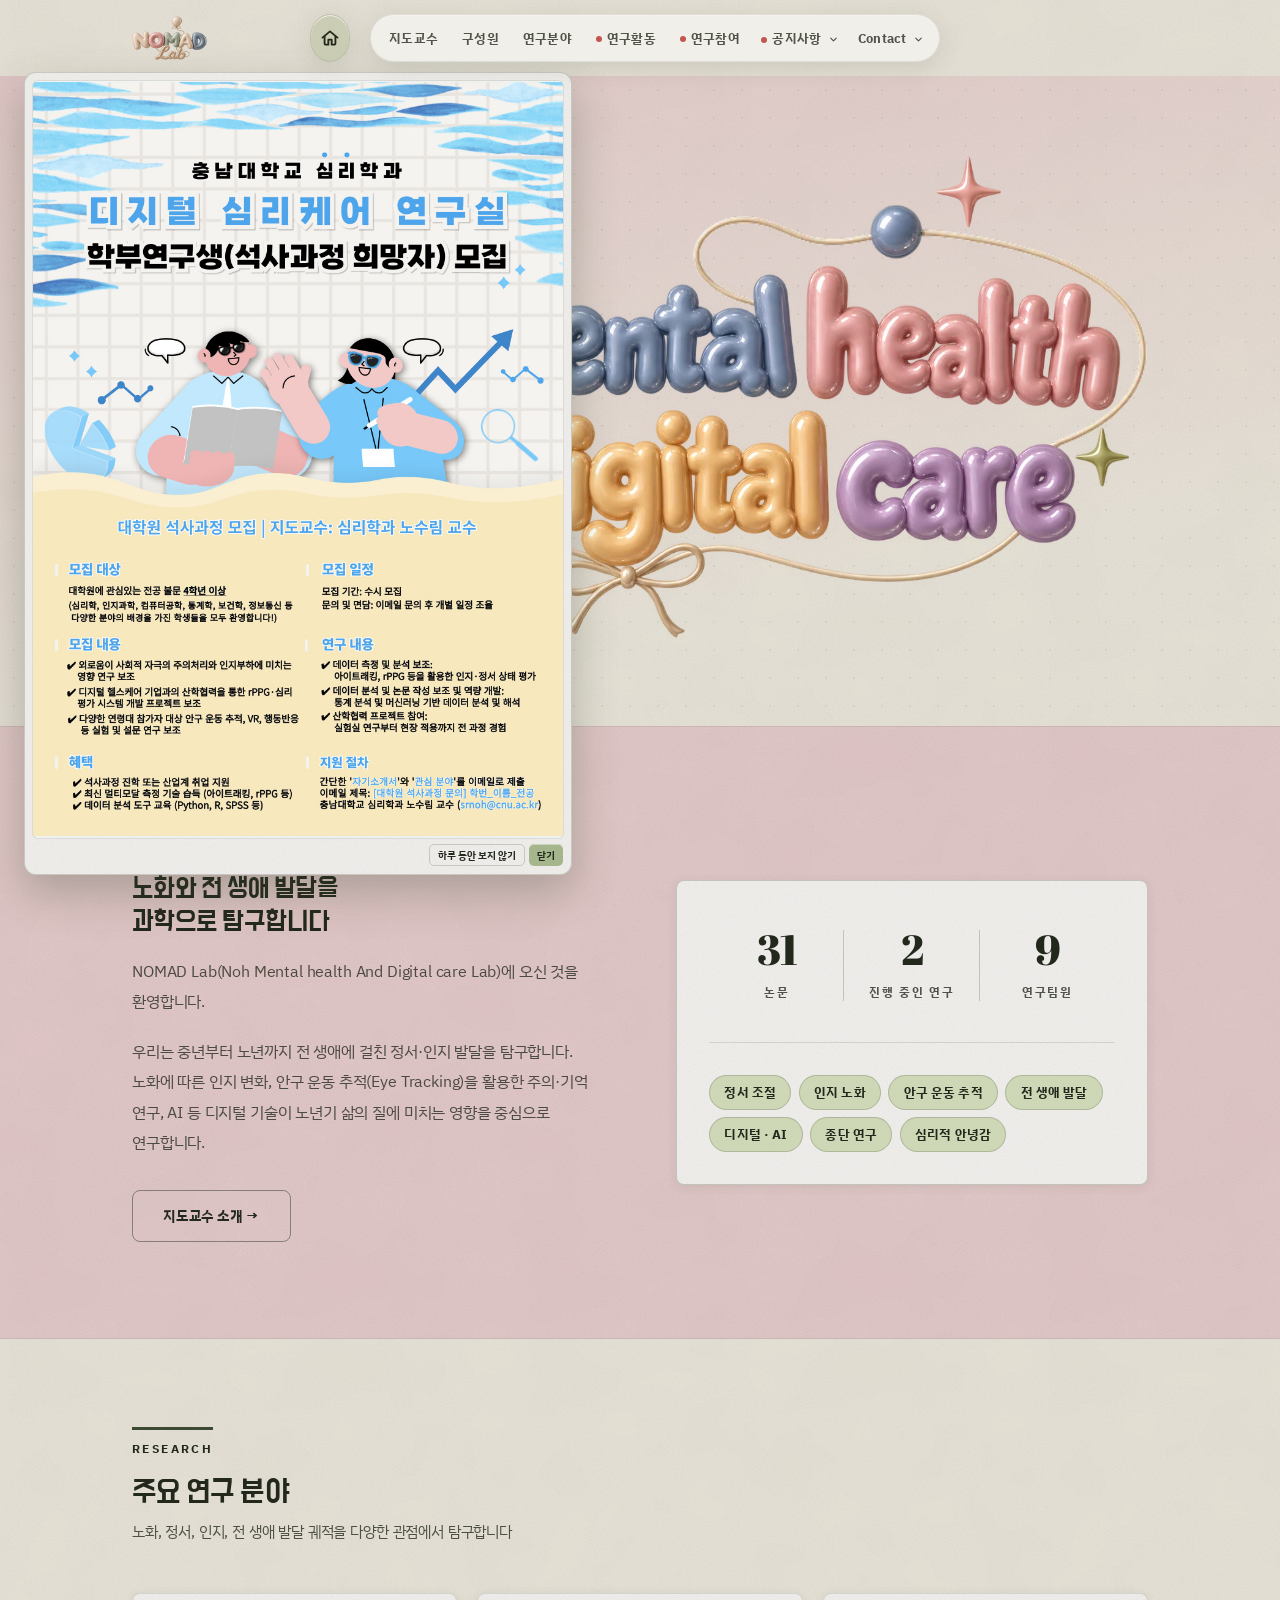
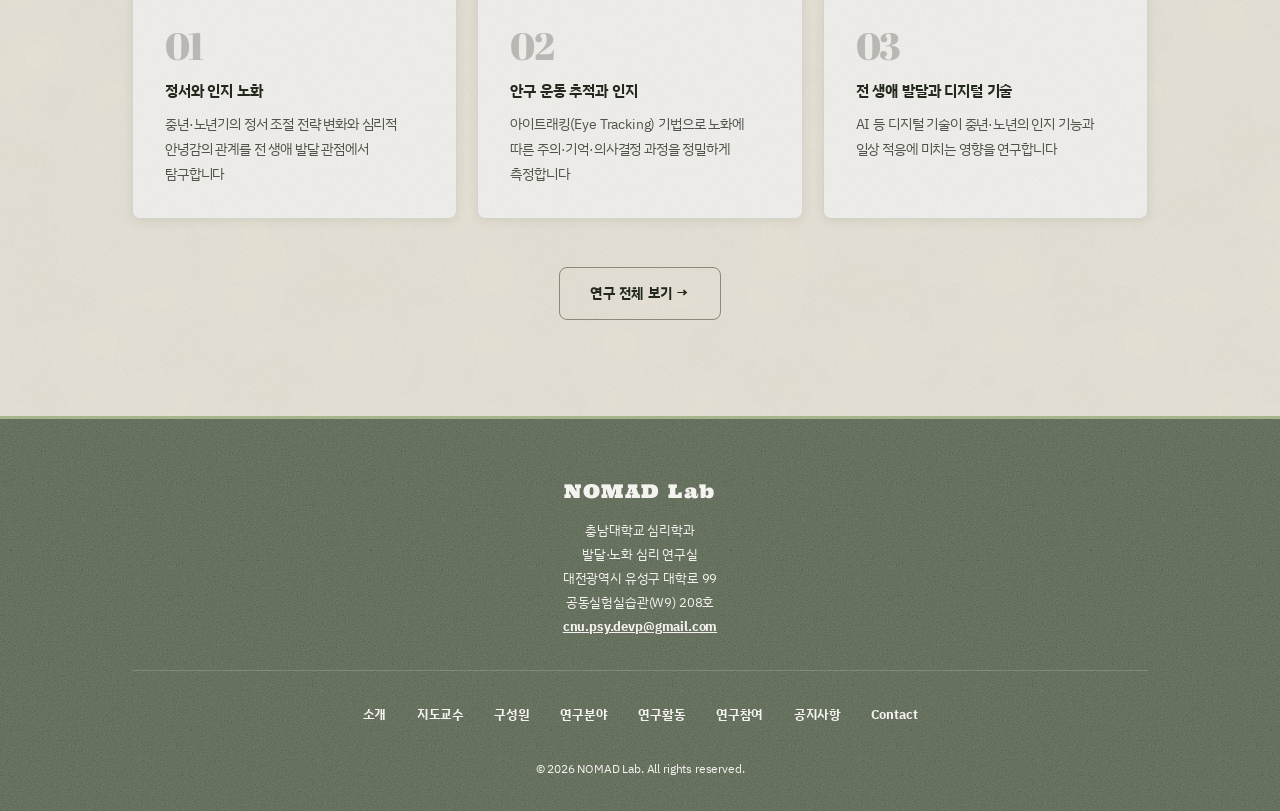
==== commit 4bf14bd8: "Parisi et al. (2009) SSCI 논문을 연구활동 목록에 추가 (PDF 없이 링크만) Parisi, J. M., Stine-Morrow, E. A. L., Noh, S" ====
--- a/index.html
+++ b/index.html
@@ -179,7 +179,7 @@
                          목록이 바뀌면 이 숫자도 함께 맞춰 두는 편이 좋다. -->
                     <div class="ars-stat-row">
                         <div class="ars-stat">
-                            <span class="ars-num" id="ars-pub-count">30</span>
+                            <span class="ars-num" id="ars-pub-count">31</span>
                             <span class="ars-label">논문</span>
                         </div>
                         <div class="ars-stat">
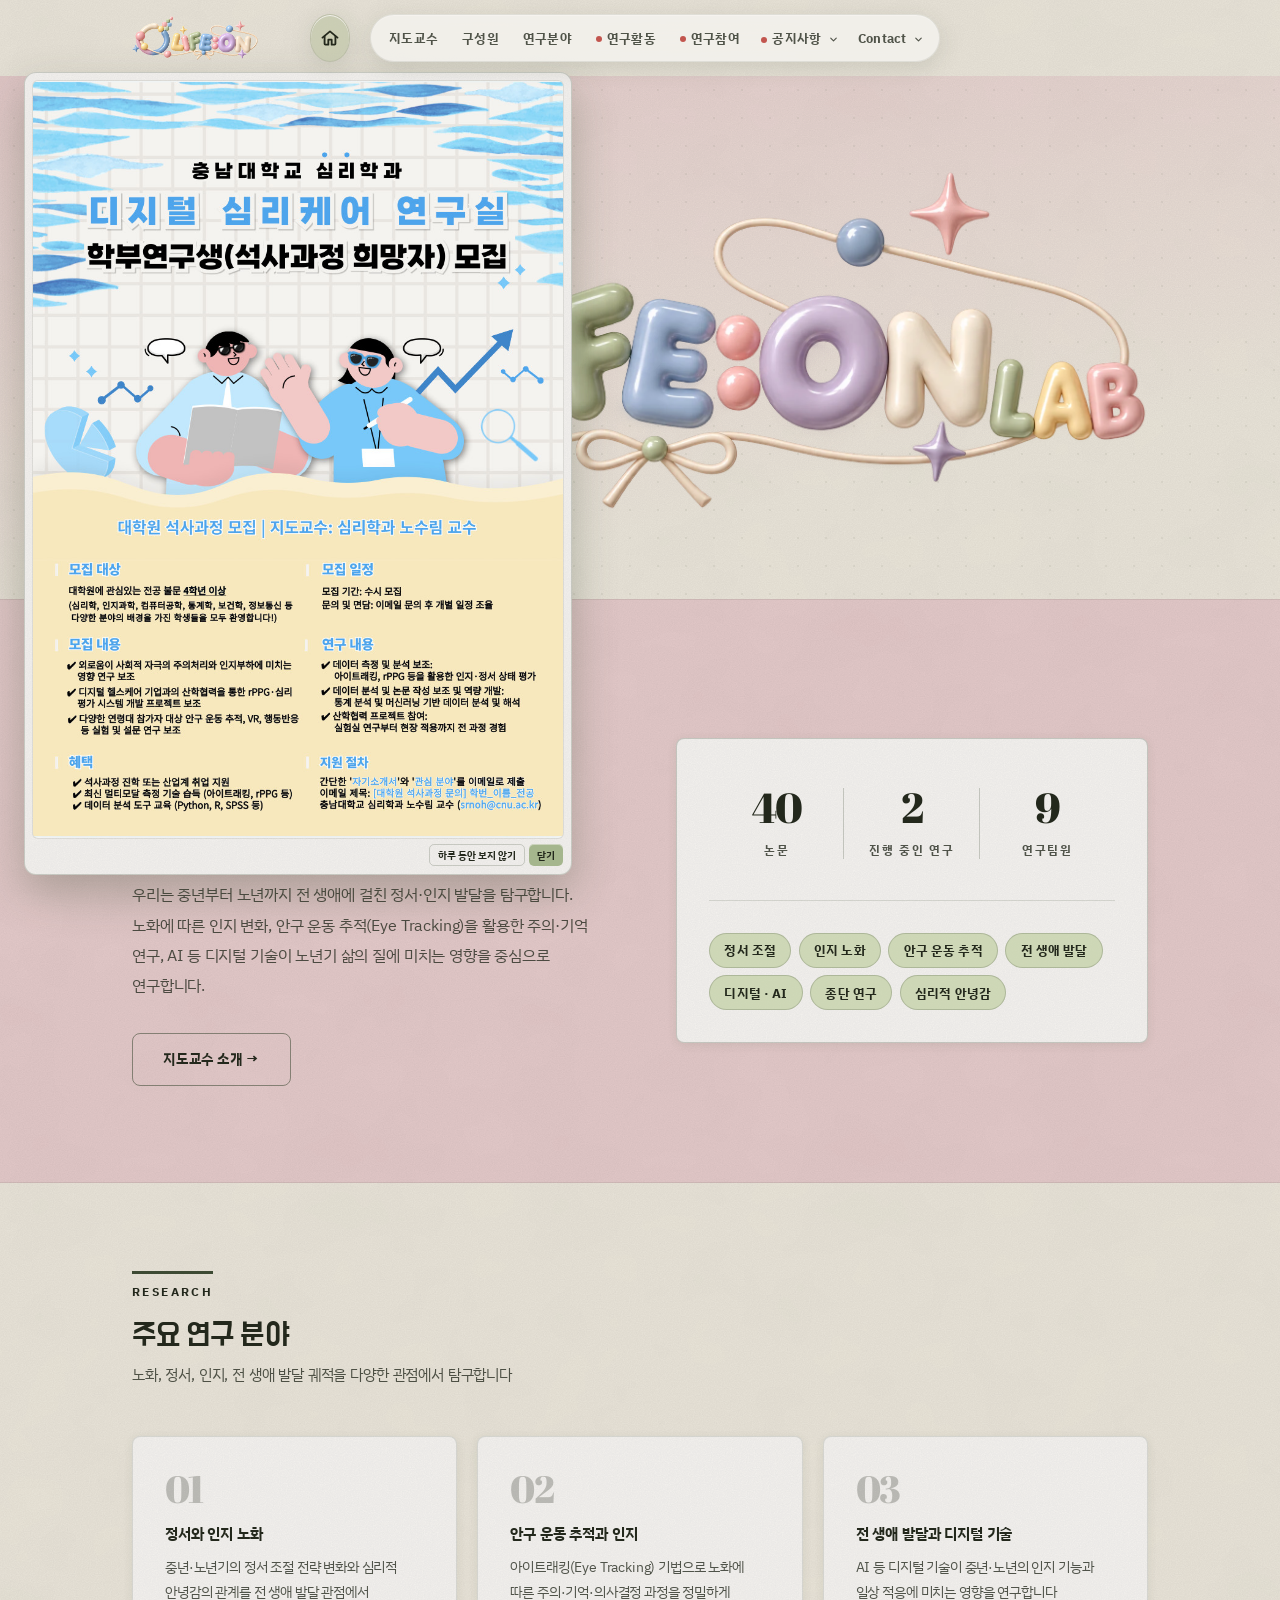
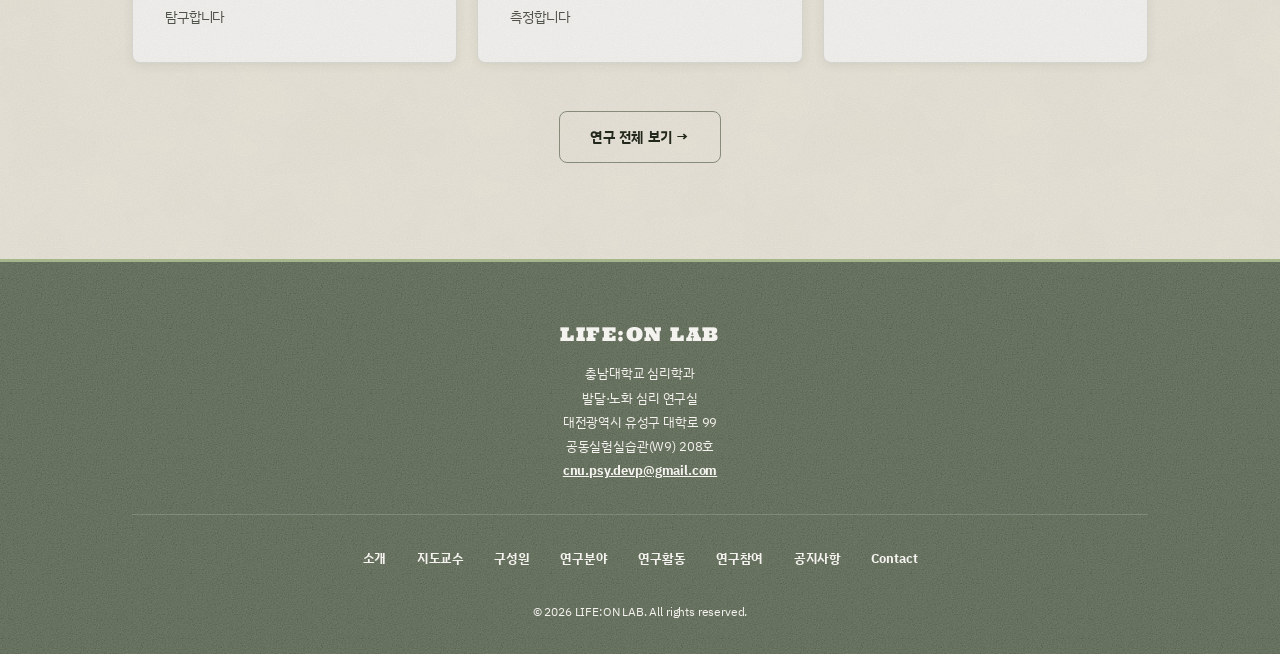
==== commit d560852d: "로고 교체: NOMAD Lab → LIFE:ON LAB 내비 로고, 히어로 워드마크(끈·구슬 흔들림 폐지에 맞춰 별 3장+글자 1장으로 재구성), 파비콘(N→L, v3→v4), 전" ====
--- a/index.html
+++ b/index.html
@@ -3,20 +3,20 @@
 <head>
     <meta charset="UTF-8">
     <meta name="viewport" content="width=device-width, initial-scale=1.0">
-    <title>NOMAD Lab — 발달·노화 심리 연구실</title>
-    <meta name="description" content="충남대학교 발달·노화 심리 연구실(NOMAD Lab). 노화, 정서, 인지, 안구 운동 추적을 통해 전 생애 발달을 탐구합니다.">
+    <title>LIFE:ON LAB — 발달·노화 심리 연구실</title>
+    <meta name="description" content="충남대학교 발달·노화 심리 연구실(LIFE:ON LAB). 노화, 정서, 인지, 안구 운동 추적을 통해 전 생애 발달을 탐구합니다.">
     <meta property="og:type" content="website">
-    <meta property="og:site_name" content="NOMAD Lab — 발달·노화 심리 연구실">
-    <meta property="og:title" content="NOMAD Lab — 발달·노화 심리 연구실">
-    <meta property="og:description" content="충남대학교 발달·노화 심리 연구실(NOMAD Lab). 노화, 정서, 인지, 안구 운동 추적을 통해 전 생애 발달을 탐구합니다.">
+    <meta property="og:site_name" content="LIFE:ON LAB — 발달·노화 심리 연구실">
+    <meta property="og:title" content="LIFE:ON LAB — 발달·노화 심리 연구실">
+    <meta property="og:description" content="충남대학교 발달·노화 심리 연구실(LIFE:ON LAB). 노화, 정서, 인지, 안구 운동 추적을 통해 전 생애 발달을 탐구합니다.">
     <meta property="og:url" content="https://cnupsydevp-lab.github.io/cnupsydevp.github.io/">
     <meta property="og:image" content="https://cnupsydevp-lab.github.io/cnupsydevp.github.io/images/og-image-v3.png">
     <meta property="og:image:width" content="1200">
     <meta property="og:image:height" content="630">
     <meta name="twitter:card" content="summary_large_image">
-    <link rel="icon" href="favicon-v3.ico" sizes="16x16 32x32 48x48">
-    <link rel="icon" type="image/svg+xml" href="favicon-v3.svg">
-    <link rel="apple-touch-icon" href="apple-touch-icon-v3.png">
+    <link rel="icon" href="favicon-v4.ico" sizes="16x16 32x32 48x48">
+    <link rel="icon" type="image/svg+xml" href="favicon-v4.svg">
+    <link rel="apple-touch-icon" href="apple-touch-icon-v4.png">
     <link rel="preconnect" href="https://fonts.googleapis.com">
     <link rel="preconnect" href="https://fonts.gstatic.com" crossorigin>
     <link rel="stylesheet" href="https://fonts.googleapis.com/css2?family=Abril+Fatface&family=Black+Han+Sans&family=Do+Hyeon&family=IBM+Plex+Sans+KR:wght@400;700&family=Ultra&display=swap">
@@ -28,11 +28,12 @@
 <header class="site-nav">
     <div class="nav-wrapper">
         <!-- 로고는 두 겹이다: 글자(logo-nav-body) 위에 풍선(logo-nav-balloon)을 겹친 것.
-             풍선만 따로 흔들려고 가른 것인데 그 움직임은 뺐다(2026-08-13, 사용자 요청).
-             두 파일은 같은 캔버스(238×160)를 쓰고 합치면 원본과 픽셀이 같아
-             멈춰 있어도 이음선이 보이지 않는다 — 그래서 겹은 그대로 두었다.
+             2026-09-11 로고 교체(LIFE:ON LAB) 이후 풍선 겹은 완전히 빈 캔버스다 —
+             새 도안엔 따로 흔들 요소가 없다. 두 파일은 같은 캔버스(459×160)를 쓰고
+             합치면 원본과 픽셀이 같아 멈춰 있어도 이음선이 보이지 않는다 —
+             그래서 겹은 그대로 두었다.
              풍선 쪽은 장식이라 alt 를 비워 두고 글자 쪽이 이름을 읽는다. -->
-        <div class="logo"><a href="index.html"><img class="logo-body" src="images/logo/logo-nav-body.png" alt="NOMAD Lab" width="238" height="160"><img class="logo-balloon" src="images/logo/logo-nav-balloon.png" alt="" width="238" height="160"></a></div>
+        <div class="logo"><a href="index.html"><img class="logo-body" src="images/logo/logo-nav-body.png" alt="LIFE:ON LAB" width="459" height="160"><img class="logo-balloon" src="images/logo/logo-nav-balloon.png" alt="" width="459" height="160"></a></div>
         <div class="nav-cluster">
         <a href="index.html" class="nav-home" aria-label="홈">
             <svg viewBox="0 0 24 24" width="20" height="20" fill="none" stroke="currentColor" stroke-width="2.2" stroke-linecap="round" stroke-linejoin="round" aria-hidden="true"><path d="M3 11.5 12 4l9 7.5"></path><path d="M5.5 10v9a1 1 0 0 0 1 1h3.5v-6h4v6H17.5a1 1 0 0 0 1-1v-9"></path></svg>
@@ -83,63 +84,39 @@
              그래서 WebP 를 먼저 걸고, WebP 를 못 읽는 옛 브라우저(사파리 14 이전 등)만
              PNG 로 내려받게 한다. 요즘 브라우저는 WebP 만 받아 온다.
 
-             [그림을 10겹으로 가른 이유 — 2026-08-12]
-             끈·구슬·별이 따로 움직이려면 한 장짜리 그림으로는 안 된다. 원본
-             logo-fullname.png 를 굵기(형태학적 열림)와 색으로 갈라 images/logo/wordmark/
-             아래 열 장으로 나눠 두었다. 겹치는 픽셀이 하나도 없어서, 움직임을 끄면
-             (모션 줄이기 설정) 열 장이 겹쳐 원본과 똑같은 그림이 된다.
-             겹치는 순서가 곧 앞뒤 관계다: 끈 → 구슬 → 글자 → 별.
-             끈은 반드시 글자보다 먼저 와야 한다 — 원본에서 끈은 글자 뒤로 지나간다.
+             [그림을 겹으로 가른 이유 — 2026-08-12, 2026-09-11 로고 교체로 4겹으로 정리]
+             별이 따로 반짝이려면 한 장짜리 그림으로는 안 된다. 원본 logo-fullname.png
+             에서 몸통과 완전히 떨어진 별 셋만 도려내 images/logo/wordmark/star1~3 로
+             빼고, 나머지 전부(고리·끈·구슬·사각형·글자·리본)는 letters 한 장으로
+             묶었다 — 지금 살아 있는 애니메이션이 별 반짝임과 글자 위 빛 지나가기
+             (아래 wm-shine) 뿐이라 끈·구슬을 따로 흔들 필요가 없어졌다(그 기능은
+             2026-08-12/13 에 이미 껐다). 겹치는 픽셀이 하나도 없어서, 움직임을 끄면
+             (모션 줄이기 설정) 네 장이 겹쳐 원본과 똑같은 그림이 된다.
              만드는 법과 각 조각의 뜻은 images/logo/README.md 에 적어 두었다.
 
              ※ 글자를 다시 넣고 싶으면 아래 두 줄을 살리면 된다 — CSS(.hero-title,
                .hero-sub, .hero-cta)는 지우지 않고 그대로 두었다.
                <h1 class="hero-title">전 생애의 마음을<br>과학으로 탐구합니다</h1>
                <p class="hero-sub">노화, 정서, 인지, 안구 운동 추적을 통해 …</p> -->
-        <h1 class="sr-only">전 생애의 마음을 과학으로 탐구합니다 — NOMAD Lab</h1>
+        <h1 class="sr-only">전 생애의 마음을 과학으로 탐구합니다 — LIFE:ON LAB</h1>
         <div class="hero-wordmark">
         <div class="wm">
             <!-- srcset/sizes — 좁은 화면에는 축소본(w800/)을 내려보낸다.
-                 열 겹 합계가 299KB 인데 휴대폰에서 로고는 328~398px 로 보인다.
-                 배율 2배 화면이라도 796px 이면 충분한데 원본 겹은 1502px 이다.
-                 그래서 화폭 800px 짜리 한 벌을 따로 뒀다(117KB).
+                 네 겹 합계가 308KB 인데 휴대폰에서 로고는 328~398px 로 보인다.
+                 배율 2배 화면이라도 796px 이면 충분한데 원본 겹은 2085px 이다.
+                 그래서 화폭 800px 짜리 한 벌을 따로 뒀다.
                  sizes 는 '이 겹이 화면에서 몇 px 로 보이는가' 다. 겹의 폭은
                  로고 폭 × 제 비율이고, 로고 폭은 .container 안쪽이라 좌우 padding
                  만큼 빠진다(2 → 1.5 → 1.25 → 1rem 로 바뀌므로 그 구간을 그대로 옮겼다).
                  브라우저는 sizes × 화면배율보다 큰 후보 중 가장 작은 것을 고르는데,
                  계산하면 어느 겹이든 조건이 "800 ≥ 로고폭 × 배율" 로 같아진다.
-                 그래서 거의 모든 화면에서 열 겹이 같은 크기끼리 짝을 이룬다.
-                 딱 그 경계에 걸리는 폭(1배 849~873px, 2배 433~438px)에서만
-                 겹마다 1px 반올림이 갈려 크기가 섞이는데, 재 보니 차이가 전부
-                 윤곽선 위 안티에일리어싱 수준이라 이음선은 생기지 않는다.
-                 → 배율 2배 휴대폰 전 기종 117KB, 배율 3배 휴대폰·데스크톱 299KB.
-                 값은 손으로 쓰지 말 것. tools/split-wordmark.py 가 찍어 준다. -->
-            <!-- 끈 — 조각을 담는 단위 4개. 지금은 넷 다 붙박이다.
-                 (끈 흔들림 wmSway*·wmBowSway 는 뺐다 — 2026-08-13, 사용자 요청.
-                  구슬이 끈 위를 미끄러지는 움직임도 앞서 뺐다 — 2026-08-12.
-                  상자는 그대로 두었으니 되살리려면 style.css 에 애니메이션만 다시 걸면 된다.)
-                 구슬은 자기가 올라탄 단위 '안에' 둔다 — 끈이 다시 움직이게 되면
-                 구슬이 끈에서 떨어져 나가지 않고 끈을 따라 같이 움직여야 하기 때문이다. -->
-            <div class="wm-unit wm-a">
-                <picture><source type="image/webp" sizes="(min-width:1080px) 498px,(min-width:861px) calc((100vw - 64px)*0.4900),(min-width:641px) calc((100vw - 48px)*0.4900),(min-width:481px) calc((100vw - 40px)*0.4900),calc((100vw - 32px)*0.4900)" srcset="images/logo/wordmark/w800/cordA.webp 393w, images/logo/wordmark/cordA.webp 736w"><img class="wm-layer" style="left:50.9987%;top:11.6573%;width:49.0013%" src="images/logo/wordmark/cordA.png" alt="" width="736" height="364"></picture>
-                <picture><source type="image/webp" sizes="(min-width:1080px) 71px,(min-width:861px) calc((100vw - 64px)*0.0699),(min-width:641px) calc((100vw - 48px)*0.0699),(min-width:481px) calc((100vw - 40px)*0.0699),calc((100vw - 32px)*0.0699)" srcset="images/logo/wordmark/w800/beadBlue.webp 56w, images/logo/wordmark/beadBlue.webp 105w"><img class="wm-layer" style="left:71.5712%;top:9.1292%;width:6.9907%" src="images/logo/wordmark/beadBlue.png" alt="" width="105" height="94"></picture>
-            </div>
-            <div class="wm-unit wm-b">
-                <picture><source type="image/webp" sizes="(min-width:1080px) 404px,(min-width:861px) calc((100vw - 64px)*0.3975),(min-width:641px) calc((100vw - 48px)*0.3975),(min-width:481px) calc((100vw - 40px)*0.3975),calc((100vw - 32px)*0.3975)" srcset="images/logo/wordmark/w800/cordB.webp 318w, images/logo/wordmark/cordB.webp 597w"><img class="wm-layer" style="left:48.6684%;top:75.2809%;width:39.747%" src="images/logo/wordmark/cordB.png" alt="" width="597" height="176"></picture>
-            </div>
-            <div class="wm-unit wm-c">
-                <picture><source type="image/webp" sizes="(min-width:1080px) 463px,(min-width:861px) calc((100vw - 64px)*0.4561),(min-width:641px) calc((100vw - 48px)*0.4561),(min-width:481px) calc((100vw - 40px)*0.4561),calc((100vw - 32px)*0.4561)" srcset="images/logo/wordmark/w800/cordC.webp 365w, images/logo/wordmark/cordC.webp 685w"><img class="wm-layer" style="left:0.0%;top:47.0506%;width:45.6059%" src="images/logo/wordmark/cordC.png" alt="" width="685" height="377"></picture>
-                <picture><source type="image/webp" sizes="(min-width:1080px) 72px,(min-width:861px) calc((100vw - 64px)*0.0706),(min-width:641px) calc((100vw - 48px)*0.0706),(min-width:481px) calc((100vw - 40px)*0.0706),calc((100vw - 32px)*0.0706)" srcset="images/logo/wordmark/w800/beadPink.webp 57w, images/logo/wordmark/beadPink.webp 106w"><img class="wm-layer" style="left:3.5952%;top:76.1236%;width:7.0573%" src="images/logo/wordmark/beadPink.png" alt="" width="106" height="107"></picture>
-            </div>
-            <div class="wm-unit wm-d">
-                <picture><source type="image/webp" sizes="(min-width:1080px) 121px,(min-width:861px) calc((100vw - 64px)*0.1192),(min-width:641px) calc((100vw - 48px)*0.1192),(min-width:481px) calc((100vw - 40px)*0.1192),calc((100vw - 32px)*0.1192)" srcset="images/logo/wordmark/w800/cordD.webp 96w, images/logo/wordmark/cordD.webp 179w"><img class="wm-layer" style="left:37.0173%;top:81.6011%;width:11.9174%" src="images/logo/wordmark/cordD.png" alt="" width="179" height="131"></picture>
-            </div>
-            <!-- 글자 — 이 한 장만 흐름 안에 남겨 히어로의 높이를 정한다.
-                 나머지 아홉 장은 absolute 라 자리를 차지하지 않는다.
-                 position:relative 가 붙어 있어야 위 끈들보다 뒤가 아니라 앞에 그려진다
+                 값은 손으로 쓰지 말 것. tools/build-wordmark.py 가 찍어 준다. -->
+            <!-- 글자(고리·끈·구슬·사각형·리본 포함) — 이 한 장만 흐름 안에 남겨
+                 히어로의 높이를 정한다. 별 셋은 absolute 라 자리를 차지하지 않는다.
+                 position:relative 가 붙어 있어야 별들보다 뒤가 아니라 앞에 그려진다
                  (배치된 요소가 일반 흐름 요소보다 항상 위에 그려지기 때문). -->
-            <picture><source type="image/webp" sizes="(min-width:1080px) 1016px,(min-width:861px) calc((100vw - 64px)*1.0000),(min-width:641px) calc((100vw - 48px)*1.0000),(min-width:481px) calc((100vw - 40px)*1.0000),calc((100vw - 32px)*1.0000)" srcset="images/logo/wordmark/w800/letters.webp 801w, images/logo/wordmark/letters.webp 1502w">
-                <img class="wm-letters" src="images/logo/wordmark/letters.png" alt="Noh Mental health And Digital care Lab (NOMAD Lab)" width="1502" height="712" fetchpriority="high"></picture>
+            <picture><source type="image/webp" sizes="(min-width:1080px) 1016px,(min-width:861px) calc((100vw - 64px)*1.0000),(min-width:641px) calc((100vw - 48px)*1.0000),(min-width:481px) calc((100vw - 40px)*1.0000),calc((100vw - 32px)*1.0000)" srcset="images/logo/wordmark/w800/letters.webp 800w, images/logo/wordmark/letters.webp 2085w">
+                <img class="wm-letters" src="images/logo/wordmark/letters.png" alt="LIFE:ON LAB" width="2085" height="729" fetchpriority="high"></picture>
             <!-- 글자 위를 왼쪽에서 오른쪽으로 지나가는 빛 (2026-08-13).
                  글자 그림은 한 장이고 낱글자로 쪼갤 수 없다 — 풍선이 서로 붙어 있어
                  글자 사이에 빈 열이 하나도 없다(확인함). 그래서 '글자마다 따로 켜기'가
@@ -149,10 +126,12 @@
                  이 요소는 그 자리를 잡아 줄 뿐이라 읽을 내용이 없다.
                  글자 picture 뒤에 두어야 글자 위에 그려진다(둘 다 배치 요소, 뒤가 위). -->
             <span class="wm-shine" aria-hidden="true"></span>
-            <!-- 별 — 글자보다 앞. 셋 다 글자와 겹치지 않아 순서는 사실 자유롭다. -->
-            <picture><source type="image/webp" sizes="(min-width:1080px) 74px,(min-width:861px) calc((100vw - 64px)*0.0726),(min-width:641px) calc((100vw - 48px)*0.0726),(min-width:481px) calc((100vw - 40px)*0.0726),calc((100vw - 32px)*0.0726)" srcset="images/logo/wordmark/w800/star1.webp 59w, images/logo/wordmark/star1.webp 109w"><img class="wm-layer wm-star wm-star-1" style="left:78.6951%;top:0.0%;width:7.257%" src="images/logo/wordmark/star1.png" alt="" width="109" height="112"></picture>
-            <picture><source type="image/webp" sizes="(min-width:1080px) 120px,(min-width:861px) calc((100vw - 64px)*0.1178),(min-width:641px) calc((100vw - 48px)*0.1178),(min-width:481px) calc((100vw - 40px)*0.1178),calc((100vw - 32px)*0.1178)" srcset="images/logo/wordmark/w800/star2.webp 95w, images/logo/wordmark/star2.webp 177w"><img class="wm-layer wm-star wm-star-2" style="left:12.2503%;top:4.2135%;width:11.7843%" src="images/logo/wordmark/star2.png" alt="" width="177" height="167"></picture>
-            <picture><source type="image/webp" sizes="(min-width:1080px) 64px,(min-width:861px) calc((100vw - 64px)*0.0632),(min-width:641px) calc((100vw - 48px)*0.0632),(min-width:481px) calc((100vw - 40px)*0.0632),calc((100vw - 32px)*0.0632)" srcset="images/logo/wordmark/w800/star3.webp 51w, images/logo/wordmark/star3.webp 95w"><img class="wm-layer wm-star wm-star-3" style="left:92.4101%;top:55.618%;width:6.3249%" src="images/logo/wordmark/star3.png" alt="" width="95" height="141"></picture>
+            <!-- 별 — 글자보다 앞. 셋 다 글자와 겹치지 않아 순서는 사실 자유롭다.
+                 (원본에는 별이 넷인데 하나는 끈에 닿아 있어 글자 겹에 그대로 남겨 뒀다
+                  — 반짝이는 건 몸통과 완전히 떨어진 이 셋뿐이다.) -->
+            <picture><source type="image/webp" sizes="(min-width:1080px) 87px,(min-width:861px) calc((100vw - 64px)*0.0854),(min-width:641px) calc((100vw - 48px)*0.0854),(min-width:481px) calc((100vw - 40px)*0.0854),calc((100vw - 32px)*0.0854)" srcset="images/logo/wordmark/w800/star1.webp 69w, images/logo/wordmark/star1.webp 178w"><img class="wm-layer wm-star wm-star-1" style="left:76.1631%;top:3.5665%;width:8.5372%" src="images/logo/wordmark/star1.png" alt="" width="178" height="216"></picture>
+            <picture><source type="image/webp" sizes="(min-width:1080px) 76px,(min-width:861px) calc((100vw - 64px)*0.0748),(min-width:641px) calc((100vw - 48px)*0.0748),(min-width:481px) calc((100vw - 40px)*0.0748),calc((100vw - 32px)*0.0748)" srcset="images/logo/wordmark/w800/star2.webp 60w, images/logo/wordmark/star2.webp 156w"><img class="wm-layer wm-star wm-star-2" style="left:32.6619%;top:18.5185%;width:7.482%" src="images/logo/wordmark/star2.png" alt="" width="156" height="194"></picture>
+            <picture><source type="image/webp" sizes="(min-width:1080px) 61px,(min-width:861px) calc((100vw - 64px)*0.0600),(min-width:641px) calc((100vw - 48px)*0.0600),(min-width:481px) calc((100vw - 40px)*0.0600),calc((100vw - 32px)*0.0600)" srcset="images/logo/wordmark/w800/star3.webp 48w, images/logo/wordmark/star3.webp 125w"><img class="wm-layer wm-star wm-star-3" style="left:0.0%;top:55.6927%;width:5.9952%" src="images/logo/wordmark/star3.png" alt="" width="125" height="148"></picture>
         </div>
         </div>
     </div>
@@ -166,9 +145,9 @@
     <div class="container">
         <div class="about-grid">
             <div class="about-text">
-                <span class="eyebrow">About NOMAD Lab</span>
+                <span class="eyebrow">About LIFE:ON LAB</span>
                 <h2 class="section-title">노화와 전 생애 발달을<br>과학으로 탐구합니다</h2>
-                <p>NOMAD Lab(Noh Mental health And Digital care Lab)에 오신 것을 환영합니다.</p>
+                <p>LIFE:ON LAB에 오신 것을 환영합니다.</p>
                 <p>우리는 중년부터 노년까지 전 생애에 걸친 정서·인지 발달을 탐구합니다. 노화에 따른 인지 변화, 안구 운동 추적(Eye Tracking)을 활용한 주의·기억 연구, AI 등 디지털 기술이 노년기 삶의 질에 미치는 영향을 중심으로 연구합니다.</p>
                 <a href="pi.html" class="btn-ghost u-mt-2">지도교수 소개 →</a>
             </div>
@@ -241,7 +220,7 @@
     <div class="container">
         <div class="footer-inner">
             <div class="footer-brand">
-                <span class="footer-logo">NOMAD Lab</span>
+                <span class="footer-logo">LIFE:ON LAB</span>
                 <p>충남대학교 심리학과<br>발달·노화 심리 연구실<br>대전광역시 유성구 대학로 99<br>공동실험실습관(W9) 208호<br><a href="mailto:cnu.psy.devp@gmail.com">cnu.psy.devp@gmail.com</a></p>
             </div>
         </div>
@@ -255,7 +234,7 @@
             <a href="notices.html">공지사항</a>
             <a href="contact.html">Contact</a>
         </nav>
-        <p class="footer-copy">&copy; 2026 NOMAD Lab. All rights reserved.</p>
+        <p class="footer-copy">&copy; 2026 LIFE:ON LAB. All rights reserved.</p>
     </div>
 </footer>
 
--- a/style.css
+++ b/style.css
@@ -258,34 +258,24 @@
 }
 /* 연구실 이름: 왼쪽 끝, 배경/박스 없이 로고 이미지만.
    가로·세로를 CSS 에서 둘 다 못 박으므로 내려받기 전에도 브라우저가 자리를 잡아
-   내비가 흔들리지 않는다(CLS 방지). HTML 의 width/height 238×160 은 그림의 실제
-   크기이고, 표시 크기는 여기서 정한다.
+   내비가 흔들리지 않는다(CLS 방지). HTML 의 width/height 는 logo-nav-body.png
+   의 실제 캔버스 크기이고, 표시 크기는 여기서 정한다.
 
    [높이를 44px 로 정한 근거]
    오른쪽 메뉴 알약의 높이는 47px 이다 (글자 13px × 줄높이 1.75 = 23px,
    + 링크 세로 여백 14.4px + 알약 여백 8px + 테두리 2px).
    로고를 그 높이에 딱 맞추면(48px) 알약은 반투명 유리인데 로고는 꽉 찬 그림이라
-   훨씬 무겁게 읽혀 이름이 메뉴를 눌러 버린다.
-   게다가 이 로고는 위쪽 37% 가 풍선·실이고 글자는 아래 59% 에만 있어,
-   같은 높이로 맞추면 '큰 덩어리에 작은 글자'가 된다.
-   44px 이면 글자 띠가 26px 로 이전 텍스트 로고(1.45rem ≈ 23px)보다 조금 크고,
-   전체는 알약보다 3px 낮아 여전히 메뉴에 자리를 내준다. 폭은 65px
-   (238÷160 비율)로 내비 왼쪽 여백을 넘지 않는다.
-   (48px 로 맞췄다가 너무 커서 36px → 40px → 44px 로 두 번 키웠다.
-    그림 파일은 160px 높이라 44px 표시에도 3.6배 — 레티나 2배 요구를 넘는다)
-
-   [폭만 1.15배 늘린 이유 — 2026-08-13, 사용자 요청]
-   로고가 잘 안 보인다는 이야기였다. 높이를 키우면 위에서 따진 균형(알약 47px 과의
-   관계 · 큰 덩어리에 작은 글자)이 그대로 무너지므로, 높이는 44px 로 두고 폭만
-   65px → 75px 로 늘렸다. 풍선 글자는 원래 동글동글해서 가로로 조금 늘려도 형태가
-   버틴다 — 다만 O 가 눈에 띄게 타원이 되는 지점이 있어 1.15배를 상한으로 봤다
-   (1.1배는 늘린 티가 거의 안 나고, 1.22배부터는 글자가 뚱뚱해 보인다).
-   폭을 calc 로 묶은 건 높이만 바꿨을 때 비율이 어긋나는 사고를 막으려는 것이다.
-   1.71 = 원본 비율 1.4875(238÷160) × 1.15 — 늘리는 정도를 조절하려면 이 값만 만진다.
-
-   [좌우 여유] 늘어난 10px 는 내비가 가장 빠듯한 폭(데스크톱 하한 861px)에서도
-   문제가 없다. 그 폭에서 로고 75 + 간격 16 + 오른쪽 묶음 ≒ 625 = 716px 로
-   내용 폭 797px 안에 80px 남는다. */
+   훨씬 무겁게 읽혀 이름이 메뉴를 눌러 버린다. 44px 이면 전체가 알약보다 3px
+   낮아 여전히 메뉴에 자리를 내준다.
+
+   [2026-09-11 로고 교체 — NOMAD Lab → LIFE:ON LAB]
+   새 로고(logo-full.png)는 가로로 긴 한 줄 구성이라 비율이 2.86875:1
+   (캔버스 459×160)로 바뀌었다 — 구 로고(NOMAD Lab)는 1.4875:1(238×160) 였다.
+   높이는 그대로 44px 로 두고 폭만 비율을 따라 65→75px 에서 126px 로 늘었다.
+   그림을 다시 뽑으면 아래 calc 의 배수(새 캔버스 가로÷세로)도 다시 재야 한다.
+
+   [좌우 여유] 로고 126 + 간격 16 + 오른쪽 묶음 ≒ 625 = 767px 로
+   내비가 가장 빠듯한 데스크톱 폭(861px, 내용 폭 797px)에서도 30px 남는다. */
 .logo a {
   position: relative;   /* 풍선 겹을 이 안에 겹쳐 놓는다 */
   display: block;
@@ -294,17 +284,16 @@
 .logo img {
   display: block;
   height: var(--logo-h);
-  width: calc(var(--logo-h) * 1.71);
-}
-/* 풍선 겹 — 글자 겹과 같은 캔버스(238×160)라 top/left 0 만으로 정확히 겹친다.
-   지금은 붙박이다(흔들림 제거 — 2026-08-13, 사용자 요청). 겹치면 원본과 픽셀이
-   같아 멈춰 있어도 이음선이 보이지 않으므로 두 겹인 채로 두었다.
-   회전축(매듭 = 캔버스의 60% 30%)도 남겨 둔다 — 다시 흔들 때 그대로 쓴다. */
+  width: calc(var(--logo-h) * 2.86875);
+}
+/* 풍선 겹 — 새 로고(LIFE:ON LAB)에는 따로 흔들 요소가 없어 지금은 완전히
+   투명한 빈 캔버스다(logo-nav-balloon.png). 글자 겹(logo-nav-body.png)이
+   그림 전체를 담는다. 두 겹 구조와 픽셀 맞춤 관례만 남겨 뒀다 — 나중에
+   흔들리는 요소가 생기면 그 부분만 이 겹으로 옮기면 된다. */
 .logo-balloon {
   position: absolute;
   top: 0;
   left: 0;
-  transform-origin: 60% 30%;
   pointer-events: none;   /* 링크 클릭은 글자 겹이 받는다 */
 }
 /* 홈 버튼 + 메뉴바: 오른쪽 끝에 배치 (랩실 이름 · 홈 · 메뉴 순서)
@@ -487,10 +476,13 @@
 
 /* ── Hero ───────────────────────────────────────────────── */
 .hero {
-  /* 위 여백을 7rem → 5rem 으로 줄였다 — 첫 화면을 채우는 이름 로고가 482px 라
+  /* 위 여백을 7rem → 5rem 으로 줄였다 — 첫 화면을 채우는 이름 로고가
+     (2026-08 기준 482px 이던 것이 2026-09-11 로고 교체로 355px 로 줄었다) 라
      여백까지 7rem 이면 다음 섹션이 화면 밖으로 완전히 밀려난다.
-     지금은 80px(위) + 482px(로고) + 88px(아래) = 650px 로, 노트북 첫 화면을
-     로고가 채우고 아래 섹션이 살짝 비쳐 '더 있다'는 신호가 남는다. */
+     지금은 80px(위) + 355px(로고) + 88px(아래) = 523px 로, 노트북 첫 화면을
+     로고가 채우고 아래 섹션이 살짝 비쳐 '더 있다'는 신호가 남는다.
+     (로고가 가로로 훨씬 넓어져 세로가 줄었다 — 여백을 더 줄일 수도 있지만
+     급하지 않아 그대로 두었다.) */
   padding: 5rem 0 5.5rem;
   text-align: center;
   position: relative;
@@ -509,7 +501,8 @@
 }
 /* 히어로 이름 로고 — 첫 화면을 이것 하나로 채운다(글자·버튼 없음).
    본문 폭을 가득 쓴다: 컨테이너 1080px − 좌우 여백 2rem×2 = 1016px.
-   2.110:1 비율이라 세로 482px.
+   2026-09-11 로고 교체(LIFE:ON LAB) 이후 2.861:1 비율이라 세로 355px
+   (구 로고 NOMAD Lab 은 2.110:1, 세로 482px 였다).
 
    [배경 없음] 이 그림은 배경이 투명하다(알파 채널). 그래서 틀·대지·그림자를
    두르지 않는다 — 두르면 투명한 자리에 사각형이 드러나 그림이 판 위에 얹힌 것처럼
@@ -517,9 +510,8 @@
    (처음에 JPEG 로 만들었다가 투명한 곳이 검정으로 구워져 검은 띠가 떴다.
     JPEG 는 알파를 담지 못한다 — 이 로고는 반드시 WebP/PNG 로 둔다.)
 
-   [해상도] 파일은 1502px 폭 — 원본에서 알파가 있는 범위(x 23~1524, y 135~846)만
-   잘라낸 크기이고 늘리지 않았다. 1016px 표시에서 1.48배.
-   2배로 또렷하게 하려면 2032px 이상으로 다시 렌더링해야 한다. */
+   [해상도] 파일은 2085px 폭 — 원본에서 알파가 있는 범위만 잘라낸 크기이고
+   늘리지 않았다. 1016px 표시에서 2.05배 — 레티나 2배 요구를 이미 넘는다. */
 .hero-wordmark {
   margin: 0 auto;
   /* 애니메이션의 기준점 — 아래 가운데. 들어올 때의 출렁임(Jello)이 밑변을 딛고
@@ -528,38 +520,32 @@
   transform-origin: 50% 100%;
 }
 
-/* ── 이름 로고 열 겹 ──────────────────────────────────────
-   끈·구슬·별을 따로 움직이려고 원본 한 장을 열 장으로 갈라 포갠 것.
+/* ── 이름 로고 겹 ──────────────────────────────────────
+   별 셋이 따로 반짝이려고 원본 한 장에서 별만 도려내 얹은 것.
    겹치는 픽셀이 없어서 정지 상태에서는 원본과 같은 그림이 된다.
-   (자세한 내용은 index.html 의 .wm 주석, 만드는 법은 images/logo/README.md) */
+   (자세한 내용은 index.html 의 .wm 주석, 만드는 법은 images/logo/README.md.
+   2026-08 판(NOMAD Lab)은 끈·구슬 흔들림까지 열 장으로 갈랐으나 그 움직임을
+   뺀 뒤로는 죽은 무게였다 — 2026-09-11 로고 교체 때 별 3 + 글자 1 로 정리했다.) */
 .wm { position: relative; }
 .wm picture { display: block; }   /* picture 는 인라인이라 아래 여백이 생긴다 */
-/* 글자 한 장만 흐름에 남아 히어로의 높이를 정한다.
+/* 글자(고리·끈·구슬·사각형·리본 포함) 한 장만 흐름에 남아 히어로의 높이를 정한다.
    relative 를 주는 건 위치 이동이 아니라 그리는 순서 때문이다 — 이게 없으면
-   absolute 인 끈들이 항상 글자 위에 그려져 앞뒤가 뒤집힌다. */
+   absolute 인 별들이 항상 글자 위에 그려져 앞뒤가 뒤집힌다. */
 .wm-letters {
   display: block;
   width: 100%;
   height: auto;
   position: relative;
 }
-/* 나머지 아홉 겹. left·top·width 는 조각마다 다르므로 마크업에 인라인으로 두었다
-   (원본 1502×712 안에서의 제 자리를 % 로 옮긴 값이라 화면 폭이 변해도 맞는다). */
+/* 별 세 겹. left·top·width 는 조각마다 다르므로 마크업에 인라인으로 두었다
+   (원본 2085×729 안에서의 제 자리를 % 로 옮긴 값이라 화면 폭이 변해도 맞는다). */
 .wm-layer { position: absolute; height: auto; }
-/* 흔들림을 담는 상자. 로고 판과 같은 크기로 깔아 두는 게 핵심이다 —
-   transform 의 % 는 자기 상자 크기가 기준이라, 이렇게 해야 움직이는 거리가
-   조각 크기가 아니라 로고 전체 크기에 비례한다(화면이 줄면 움직임도 같이 준다). */
-.wm-unit {
-  position: absolute;
-  top: 0; left: 0;
-  width: 100%; height: 100%;
-}
 /* 글자 위를 지나가는 빛의 판 — 글자 그림과 정확히 같은 칸이다.
    .wm 의 높이는 흐름에 남은 유일한 요소인 글자 그림이 정하므로 inset:0 이면 딱 겹친다.
 
    [마스크] 빛이 종이 위로 새지 않고 글자 안에서만 보이게 하는 장치다.
    마스크 그림의 '불투명한 자리'에만 내용이 그려진다 — 여기에 글자 실루엣을 넣으면
-   빛 띠가 글자 모양대로 잘린다. letters.png 를 그대로 쓰면 783KB 를 한 벌 더
+   빛 띠가 글자 모양대로 잘린다. letters.png 를 그대로 쓰면 978KB 를 한 벌 더
    받아야 하므로, 알파 채널만 500px 로 줄이고 8단계로 뭉갠 7KB 짜리를 따로 떴다
    (letters-mask.png — 만드는 법은 images/logo/README.md).
    흑백 PNG 라 WebP 를 못 읽는 브라우저에서도 그대로 동작한다.
@@ -1244,11 +1230,28 @@
   justify-content: space-between;
   margin-bottom: 0;
 }
-.pub-sort-btns {
-  display: flex;
-  gap: 0.5rem;
+.pub-empty { color: var(--muted); padding: 1.5rem 0; }
+.pub-header-controls {
+  display: flex;
+  align-items: center;
+  flex-wrap: wrap;
+  gap: 0.75rem;
   margin-left: auto;
   padding-top: 0.45rem;
+}
+.pub-sort-btns {
+  display: flex;
+  gap: 0.5rem;
+}
+.pub-search-input {
+  max-width: 180px;
+  padding: 0.5rem 1.1rem;
+  border-radius: 999px;
+  background: rgba(var(--card-rgb), 0.82);
+  border: 1px solid rgba(var(--ink-rgb), 0.10);
+  box-shadow: 0 6px 22px rgba(var(--ink-rgb), 0.13), inset 0 1px 0 rgba(var(--card-rgb), 0.9);
+  -webkit-backdrop-filter: blur(14px) saturate(140%);
+  backdrop-filter: blur(14px) saturate(140%);
 }
 .pub-sort-btn {
   font-family: var(--font-ui);
@@ -1994,7 +1997,7 @@
   box-shadow: inset 0 0 40px rgba(var(--ink-rgb), 0.07);
 }
 .nl-shot-img.is-blank::after {
-  content: 'NOMAD';
+  content: 'LIFE:ON';
   font-family: var(--font-display-strong);
   font-size: 1.5rem;
   letter-spacing: 0.1em;
@@ -2533,8 +2536,9 @@
        skewX 12.5도 → 윗변이 옆으로 107px 밀려 컨테이너 밖으로 삐져나간다.
      그래서 가로 3.1도 · 세로 1.55도로 줄였다. 이때 어긋나는 거리는 윗변이 옆으로
      26px, 양 끝이 위아래로 13.7px 라 여백(위 80px · 아래 88px) 안에 넉넉히 든다.
-     세로를 가로의 절반으로 둔 건 로고가 세로보다 2.1배 넓어서다 — 같은 각도를 주면
-     세로 쪽이 두 배 크게 흔들려 출렁임이 한쪽으로 쏠려 보인다.
+     세로를 가로의 1/3 로 둔 건 로고가 세로보다 2.86배 넓어서다(2026-09-11 로고
+     교체 전에는 2.1배 넓어 절반이었다) — 같은 각도를 주면 세로 쪽이 훨씬 크게
+     흔들려 출렁임이 한쪽으로 쏠려 보인다.
      ⚠ 각도를 키울 일이 있으면 위 두 줄(잘림 · 삐져나감)을 먼저 다시 계산할 것.
 
      [축이 아래 가운데인 이유]
@@ -2546,12 +2550,12 @@
        속도가 0이 되어 되돌아가는 순간이 매끄럽다. */
   @keyframes heroWordmarkJello {
      0%, 11.1%, 100% { transform: none; }
-    22.2% { transform: skewX(-3.1deg)  skewY(-1.55deg); }
-    33.3% { transform: skewX(1.55deg)  skewY(0.78deg); }
-    44.4% { transform: skewX(-0.78deg) skewY(-0.39deg); }
-    55.5% { transform: skewX(0.39deg)  skewY(0.2deg); }
-    66.6% { transform: skewX(-0.2deg)  skewY(-0.1deg); }
-    77.7% { transform: skewX(0.1deg)   skewY(0.05deg); }
+    22.2% { transform: skewX(-3.1deg)  skewY(-1.03deg); }
+    33.3% { transform: skewX(1.55deg)  skewY(0.52deg); }
+    44.4% { transform: skewX(-0.78deg) skewY(-0.26deg); }
+    55.5% { transform: skewX(0.39deg)  skewY(0.13deg); }
+    66.6% { transform: skewX(-0.2deg)  skewY(-0.07deg); }
+    77.7% { transform: skewX(0.1deg)   skewY(0.03deg); }
     88.8% { transform: skewX(-0.05deg) skewY(-0.02deg); }
   }
   /* 같은 출렁임을 가만히 있을 때도 이따금 한 번 — 14초에 한 번이다.
@@ -2580,12 +2584,12 @@
        끝 모습(none)이 그대로 유지된다. */
   @keyframes heroWordmarkJelloIdle {
       0%, 1.3% { transform: none; }
-     2.6% { transform: skewX(-3.1deg)  skewY(-1.55deg); }
-     3.9% { transform: skewX(1.55deg)  skewY(0.78deg); }
-     5.2% { transform: skewX(-0.78deg) skewY(-0.39deg); }
-     6.5% { transform: skewX(0.39deg)  skewY(0.2deg); }
-     7.8% { transform: skewX(-0.2deg)  skewY(-0.1deg); }
-     9.1% { transform: skewX(0.1deg)   skewY(0.05deg); }
+     2.6% { transform: skewX(-3.1deg)  skewY(-1.03deg); }
+     3.9% { transform: skewX(1.55deg)  skewY(0.52deg); }
+     5.2% { transform: skewX(-0.78deg) skewY(-0.26deg); }
+     6.5% { transform: skewX(0.39deg)  skewY(0.13deg); }
+     7.8% { transform: skewX(-0.2deg)  skewY(-0.07deg); }
+     9.1% { transform: skewX(0.1deg)   skewY(0.03deg); }
     10.4% { transform: skewX(-0.05deg) skewY(-0.02deg); }
     11.7%, 100% { transform: none; }
   }
@@ -2609,17 +2613,16 @@
      어느 쪽도 읽히지 않는다. 그 뒤로도 출렁임이 14초마다 한 번씩 돌아오는데,
      빛 띠가 쉬는 구간 한가운데에 넣어 둘이 번갈아 온다 (계산은 heroWordmarkJelloIdle 주석).
 
-     (끈 흔들림 wmSwayA/B/C · wmBowSway 는 뺐다 — 2026-08-13, 사용자 요청.
-      네 단위를 주기 8.3·9.7·7.1·6.3초로 어긋내 숨쉬게 하던 것이고, 값과 이유는
-      git 이력에 남아 있다. .wm-a~.wm-d 상자는 그대로라 다시 걸기만 하면 된다.
-      구슬은 끈 상자 안에 들어 있어 끈이 멈추면 같이 멈춘다 — 구슬이 끈 위를
-      미끄러지는 움직임 wmSlide* 도 앞서 뺐다, 2026-08-12.) */
+     (끈 흔들림 wmSwayA/B/C · wmBowSway, 구슬이 끈 위를 미끄러지는 wmSlide* 는
+      2026-08-12/13 에 이미 뺐다 — 값과 이유는 git 이력에 남아 있다. 2026-09-11
+      로고 교체 때 그 죽은 무게(.wm-unit/.wm-a~.wm-d, cordA-D, beadBlue/Pink)를
+      마크업에서 아예 걷어냈다 — 되살리려면 git 이력에서 옛 구조를 참고할 것.) */
 
   /* 글자 빛 — 좁은 빛 띠 하나가 글자 실루엣 안에서 왼쪽에서 오른쪽으로 지나간다.
 
      [왜 글자마다 따로 켜지 않는가]
      글자 그림이 한 장이고 쪼갤 수가 없다. 풍선 글자가 서로 붙어 있어 글자 사이에
-     빈 픽셀 열이 하나도 없다(letters.png 1502열 전부 확인 — 비어 있는 건 그림
+     빈 픽셀 열이 하나도 없다(letters.png 2085열 전부 확인 — 비어 있는 건 그림
      양옆 여백뿐이다). 대신 띠를 글자 두어 개 폭으로 좁게 만들면, 띠가 지나가는
      동안 글자가 왼쪽부터 차례로 밝아졌다 꺼진다 — 눈에는 낱글자가 하나씩
      켜지는 것으로 읽힌다. 낱글자를 정말 따로 켜려면 글자별 그림이 있어야 한다.
@@ -2643,13 +2646,14 @@
      [% 값 계산 — 쉬는 동안 띠가 글자에 걸치면 안 된다]
      띠 폭은 로고 폭의 18% 이고, translateX 의 % 는 제 요소(=띠) 폭이 기준이다.
      그러니 100% 를 가로지르려면 100/18×100 ≒ 556% 를 가야 한다. 여기에 기울임
-     몫을 더해야 한다 — 띠는 로고 높이의 1.5배(723px)로 늘여 두었고 14도로
-     기울였으므로, 위 끝과 아래 끝이 가운데에서 tan(14°)×361 = 90px(로고 폭의 8.9%)
-     씩 반대 방향으로 밀린다. 이걸 빼먹으면 5.6초 쉬는 동안 띠의 아래 모서리가
-     오른쪽 끝 글자('care')에 4.5% 걸쳐 빛이 켜진 채로 멈춰 있다.
-       왼쪽 밖 -160% → 띠가 [-28.8%, -10.8%], 위 모서리까지 더해도 -1.9% (안 걸침)
-       오른쪽 밖 620% → 띠가 [111.6%, 129.6%], 아래 모서리까지 빼도 102.7% (안 걸침)
-     ⚠ 띠 폭·높이·기울기를 바꾸면 이 두 값을 다시 계산할 것. */
+     몫을 더해야 한다 — 띠는 로고 높이의 1.5배(2026-09-11 로고 교체 기준 533px)로
+     늘여 두었고 14도로 기울였으므로, 위 끝과 아래 끝이 가운데에서 tan(14°)×266
+     ≒ 66px(로고 폭의 6.5%)씩 반대 방향으로 밀린다(구 로고는 8.9% 였다 — 새
+     로고가 가로로 넓어져 같은 % 폭의 띠라도 기울어진 몫이 작아졌다). 이걸
+     빼먹으면 5.6초 쉬는 동안 띠의 모서리가 끝 글자에 걸쳐 빛이 켜진 채로 멈춰 있다.
+       왼쪽 밖 -160% → 띠가 [-28.8%, -10.8%], 위 모서리까지 더해도 -4.3% (안 걸침)
+       오른쪽 밖 620% → 띠가 [111.6%, 129.6%], 아래 모서리까지 빼도 105.1% (안 걸침)
+     ⚠ 띠 폭·높이·기울기·로고 비율을 바꾸면 이 두 값을 다시 계산할 것. */
   @keyframes wmShine {
       0% { transform: translateX(-160%) skewX(-14deg); }
      20% { transform: translateX(620%)  skewX(-14deg); }
@@ -2704,8 +2708,9 @@
 
      [밝히기만 해서는 안 되는 이유]
      처음엔 brightness 만 크게(1.85) 올렸는데, 종이색(#EDE8DC)이 밝은 데다
-     별 셋이 다 그보다 어두운 중간톤(분홍 212·150·140 / 청회 127·135·155 /
-     올리브 160·151·96)이라 밝히면 오히려 바탕에 녹아 흐려진다. 종이 위에서
+     별 셋이 다 그보다 어두운 중간톤(2026-09-11 로고 교체 기준 분홍 220·167·161 /
+     황토 234·200·147 / 올리브 159·161·129)이라 밝히면 오히려 바탕에 녹아 흐려진다.
+     종이 위에서
      '빛난다'로 읽히는 건 밝기가 아니라 색이 짙어지는 쪽이다. 그래서
      saturate 를 주로 쓰고 brightness 는 거들기만 한다(1.28).
      후광 색도 흰빛/크림이면 종이와 구별이 안 된다. 별마다 제 색을 짙게 뽑아
@@ -2750,13 +2755,13 @@
                          drop-shadow(0 0 0 rgba(var(--flash-rgb), 0)); }
   }
   /* --flash-rgb 는 그 별의 색을 채도 2.6배로 뽑은 값이다(별마다 다르다). */
-  .wm-star-1 { transform-origin: 49.6% 47.0%; --flash-rgb: 255, 150, 118;
+  .wm-star-1 { transform-origin: 49.6% 42.4%; --flash-rgb: 220, 83, 66;
                animation: wmTwinkle    3.3s ease-in-out 2.6s  infinite,
                           wmFlash      7.9s linear      2.2s  infinite; }
-  .wm-star-2 { transform-origin: 49.7% 57.7%; --flash-rgb: 133, 155, 215;
+  .wm-star-2 { transform-origin: 58.0% 44.9%; --flash-rgb: 234, 146, 8;
                animation: wmTwinkleAlt 4.1s ease-in-out 2.3s  infinite,
                           wmFlash      9.1s linear      3.9s  infinite; }
-  .wm-star-3 { transform-origin: 47.9% 34.5%; --flash-rgb: 205, 177, 13;
+  .wm-star-3 { transform-origin: 39.0% 60.3%; --flash-rgb: 156, 161, 79;
                animation: wmTwinkleAlt 2.7s ease-in-out 2.95s infinite,
                           wmFlash      6.7s linear      5.4s  infinite; }
 
@@ -2824,7 +2829,8 @@
 
   .nav-wrapper  { padding: 0.9rem 1.25rem; }
   .logo         { --logo-h: 36px; }   /* 좁은 화면: 로고를 줄여 햄버거 버튼과 부딪히지 않게
-                                         (폭 61.6px 은 위 calc 가 따라온다) */
+                                         (폭 ≈103px 은 위 calc 가 따라온다. 이 폭에서는
+                                         nav-cluster 가 숨고 햄버거만 남아 여유가 크다) */
   .container    { padding: 0 1.25rem; }
   .hero         { padding: 3.5rem 0 3rem; }
   .section      { padding: 3rem 0; }
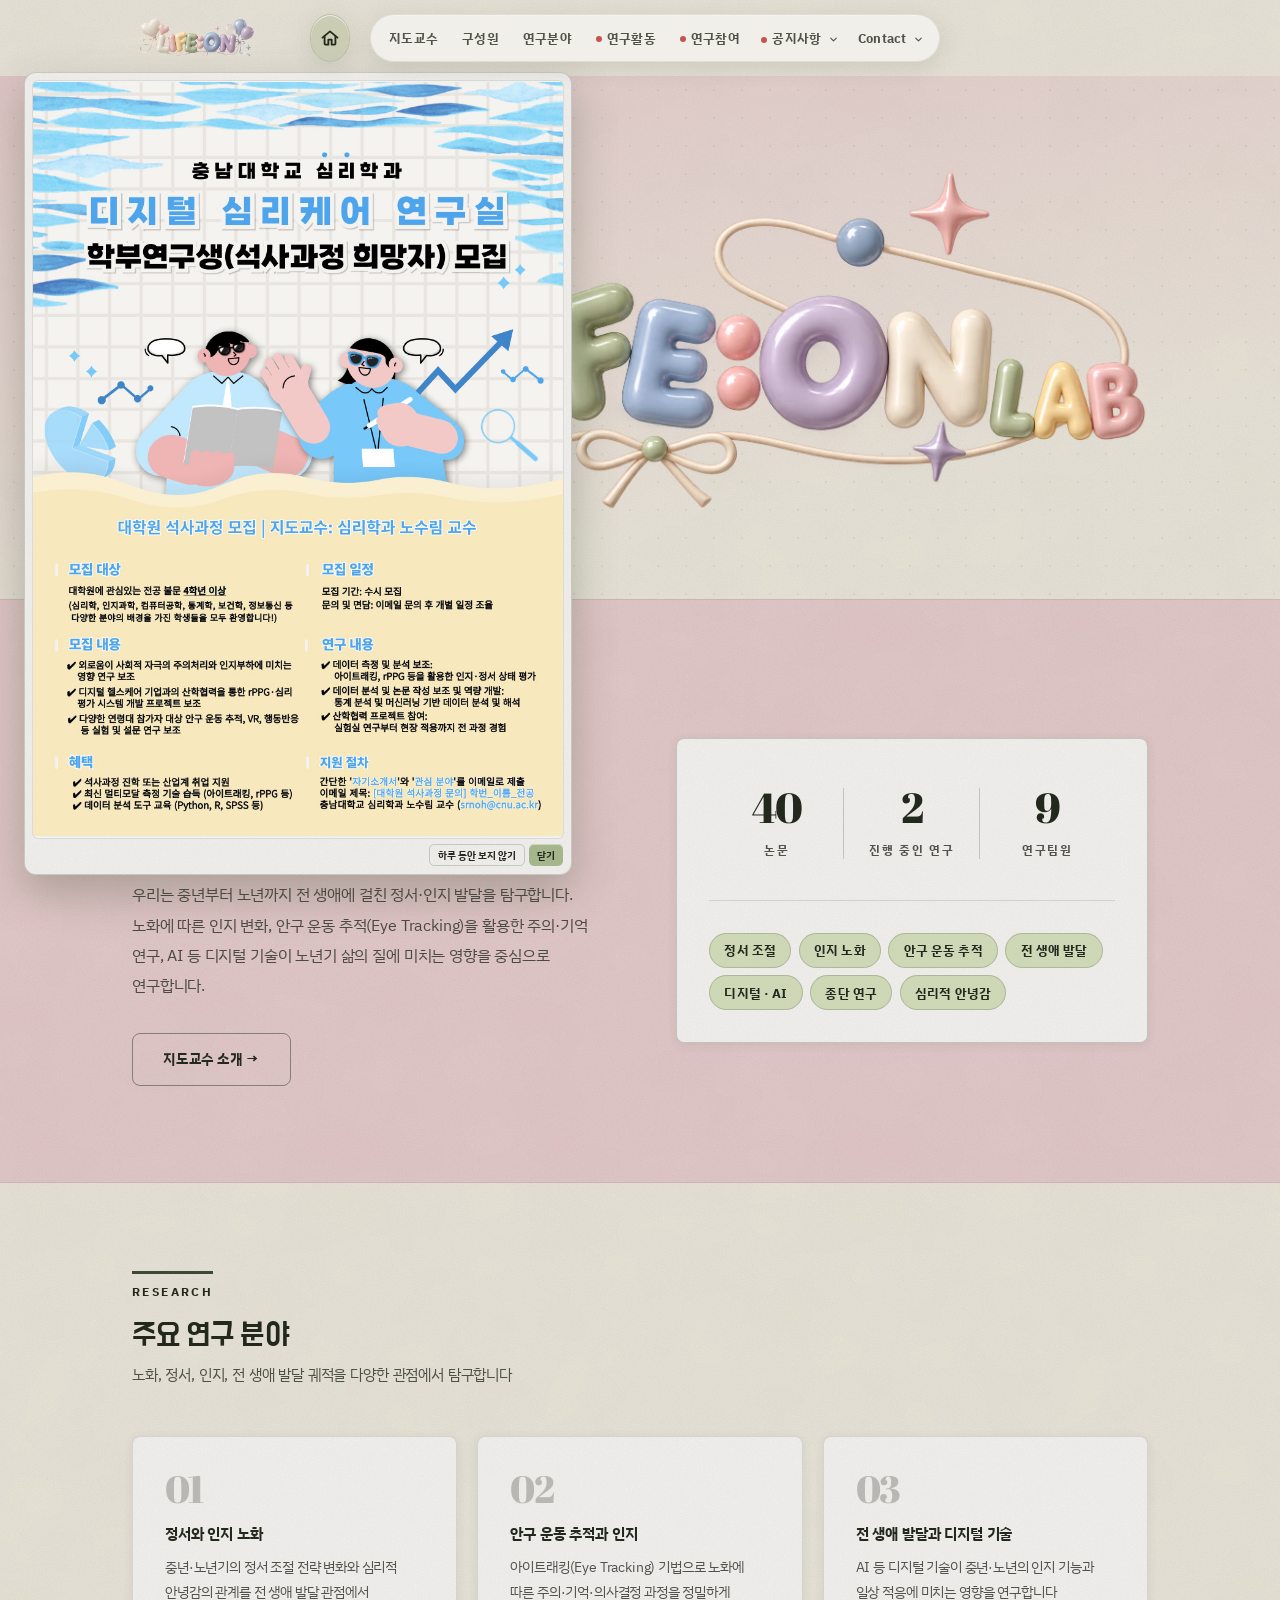
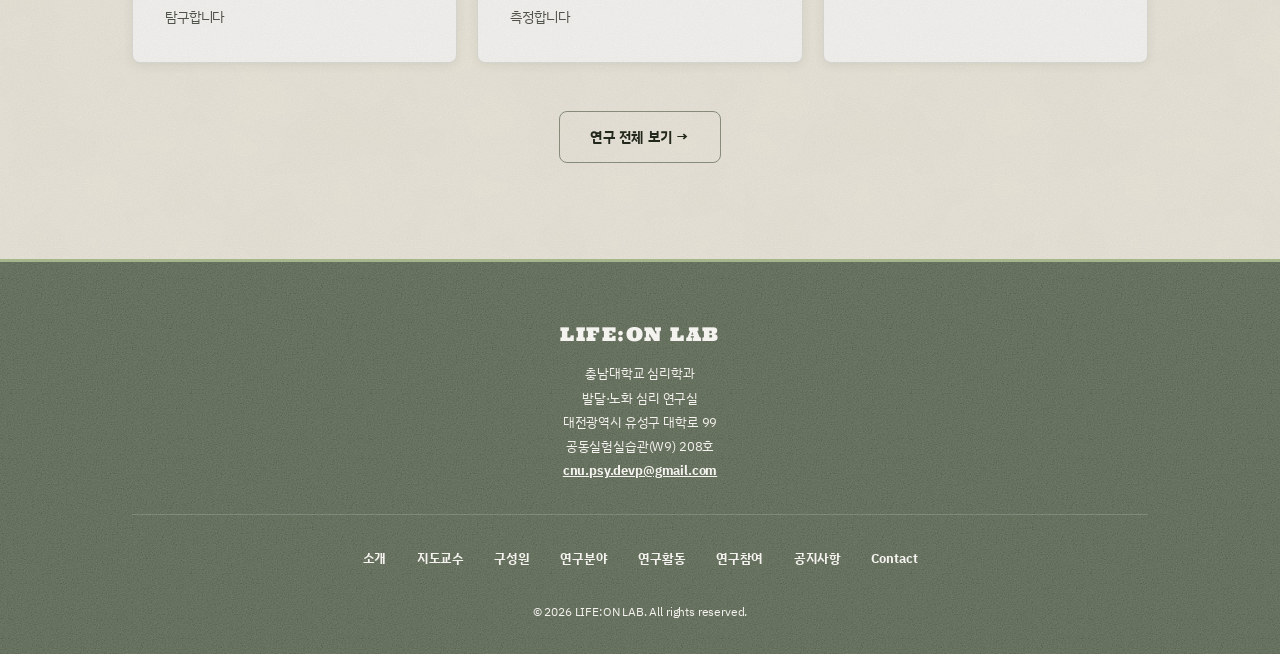
==== commit b83bdcaa: "로고 재업로드 반영: logo-full 갱신 및 내비 로고 비율 재조정 새로 올린 원본을 알파 범위로 트리밍해 logo-full.png로 저장하고, 내비용 축소판(logo-nav-" ====
--- a/index.html
+++ b/index.html
@@ -29,11 +29,12 @@
     <div class="nav-wrapper">
         <!-- 로고는 두 겹이다: 글자(logo-nav-body) 위에 풍선(logo-nav-balloon)을 겹친 것.
              2026-09-11 로고 교체(LIFE:ON LAB) 이후 풍선 겹은 완전히 빈 캔버스다 —
-             새 도안엔 따로 흔들 요소가 없다. 두 파일은 같은 캔버스(459×160)를 쓰고
+             새 도안엔 따로 흔들 요소가 없다. 두 파일은 같은 캔버스를 쓰고
              합치면 원본과 픽셀이 같아 멈춰 있어도 이음선이 보이지 않는다 —
-             그래서 겹은 그대로 두었다.
+             그래서 겹은 그대로 두었다. 2026-09-12 로고 재업로드로 캔버스가
+             459×160 → 477×160 으로 바뀌었다(비율 조정, style.css 의 calc 배수도 갱신).
              풍선 쪽은 장식이라 alt 를 비워 두고 글자 쪽이 이름을 읽는다. -->
-        <div class="logo"><a href="index.html"><img class="logo-body" src="images/logo/logo-nav-body.png" alt="LIFE:ON LAB" width="459" height="160"><img class="logo-balloon" src="images/logo/logo-nav-balloon.png" alt="" width="459" height="160"></a></div>
+        <div class="logo"><a href="index.html"><img class="logo-body" src="images/logo/logo-nav-body.png" alt="LIFE:ON LAB" width="477" height="160"><img class="logo-balloon" src="images/logo/logo-nav-balloon.png" alt="" width="477" height="160"></a></div>
         <div class="nav-cluster">
         <a href="index.html" class="nav-home" aria-label="홈">
             <svg viewBox="0 0 24 24" width="20" height="20" fill="none" stroke="currentColor" stroke-width="2.2" stroke-linecap="round" stroke-linejoin="round" aria-hidden="true"><path d="M3 11.5 12 4l9 7.5"></path><path d="M5.5 10v9a1 1 0 0 0 1 1h3.5v-6h4v6H17.5a1 1 0 0 0 1-1v-9"></path></svg>
--- a/style.css
+++ b/style.css
@@ -274,8 +274,12 @@
    높이는 그대로 44px 로 두고 폭만 비율을 따라 65→75px 에서 126px 로 늘었다.
    그림을 다시 뽑으면 아래 calc 의 배수(새 캔버스 가로÷세로)도 다시 재야 한다.
 
-   [좌우 여유] 로고 126 + 간격 16 + 오른쪽 묶음 ≒ 625 = 767px 로
-   내비가 가장 빠듯한 데스크톱 폭(861px, 내용 폭 797px)에서도 30px 남는다. */
+   [2026-09-12 로고 재업로드] 같은 "LIFE:ON" 그림을 다시 뽑아 올린 것 —
+   비율이 2.86875:1 → 2.98125:1(캔버스 477×160)로 조금 바뀌었다. 높이 44px 기준
+   폭은 126px → 131px.
+
+   [좌우 여유] 로고 131 + 간격 16 + 오른쪽 묶음 ≒ 625 = 772px 로
+   내비가 가장 빠듯한 데스크톱 폭(861px, 내용 폭 797px)에서도 25px 남는다. */
 .logo a {
   position: relative;   /* 풍선 겹을 이 안에 겹쳐 놓는다 */
   display: block;
@@ -284,7 +288,7 @@
 .logo img {
   display: block;
   height: var(--logo-h);
-  width: calc(var(--logo-h) * 2.86875);
+  width: calc(var(--logo-h) * 2.98125);
 }
 /* 풍선 겹 — 새 로고(LIFE:ON LAB)에는 따로 흔들 요소가 없어 지금은 완전히
    투명한 빈 캔버스다(logo-nav-balloon.png). 글자 겹(logo-nav-body.png)이
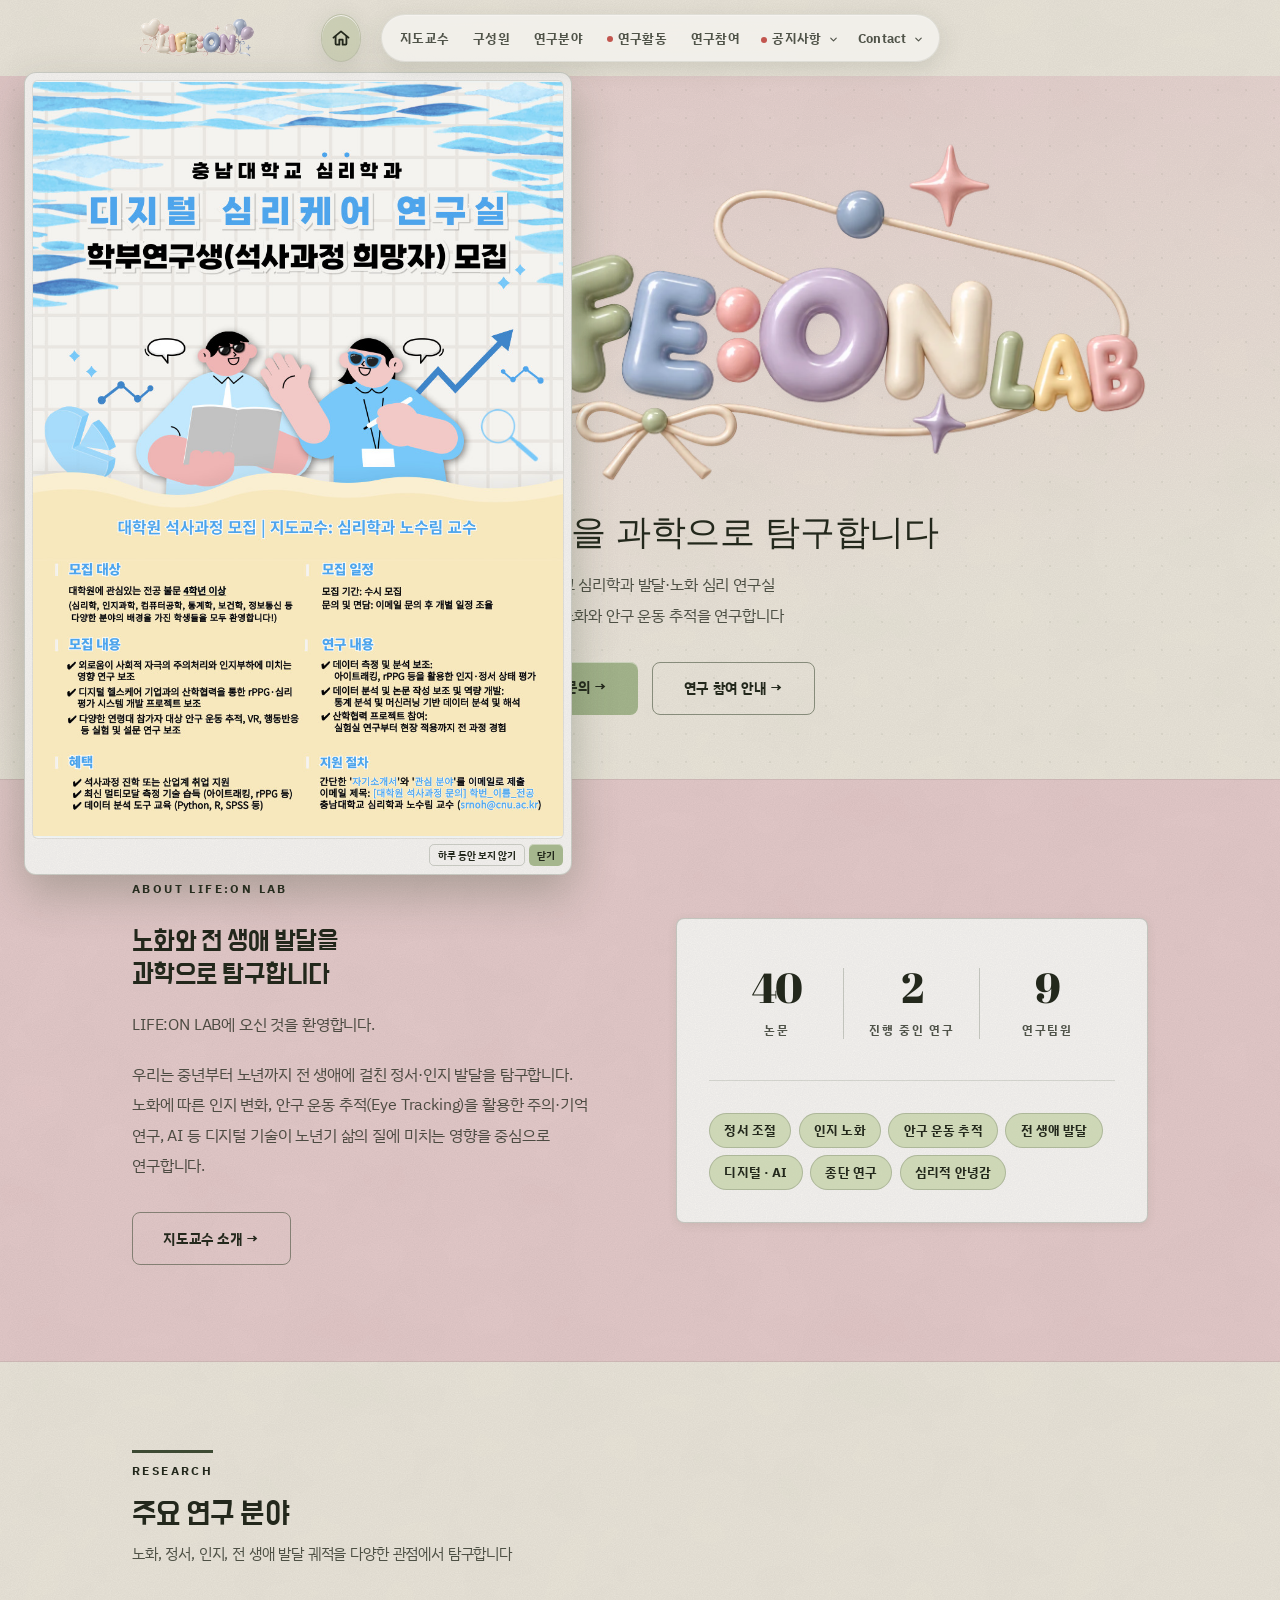
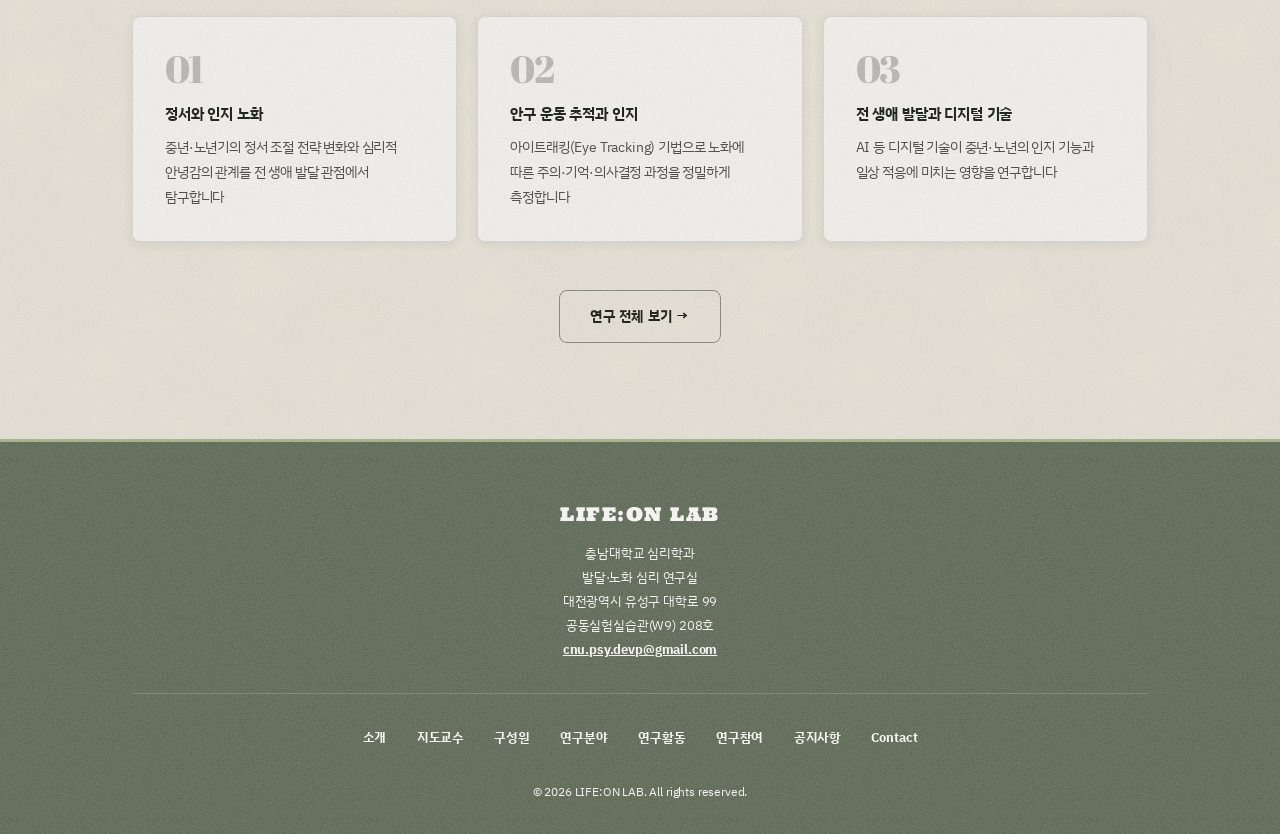
==== commit e0883218: "UX 개선: 히어로 글자·주 CTA 복원, 연구참여 막다른 길·폼 실패 경로 정리 UI/UX 점검에서 나온 '즉시 수정' 네 건을 고쳤다. 팝업 건은 그대로 둔다.  [첫 화면에 " ====
--- a/index.html
+++ b/index.html
@@ -10,13 +10,13 @@
     <meta property="og:title" content="LIFE:ON LAB — 발달·노화 심리 연구실">
     <meta property="og:description" content="충남대학교 발달·노화 심리 연구실(LIFE:ON LAB). 노화, 정서, 인지, 안구 운동 추적을 통해 전 생애 발달을 탐구합니다.">
     <meta property="og:url" content="https://cnupsydevp-lab.github.io/cnupsydevp.github.io/">
-    <meta property="og:image" content="https://cnupsydevp-lab.github.io/cnupsydevp.github.io/images/og-image-v3.png">
+    <meta property="og:image" content="https://cnupsydevp-lab.github.io/cnupsydevp.github.io/images/og-image-v4.png">
     <meta property="og:image:width" content="1200">
     <meta property="og:image:height" content="630">
     <meta name="twitter:card" content="summary_large_image">
-    <link rel="icon" href="favicon-v4.ico" sizes="16x16 32x32 48x48">
-    <link rel="icon" type="image/svg+xml" href="favicon-v4.svg">
-    <link rel="apple-touch-icon" href="apple-touch-icon-v4.png">
+    <link rel="icon" href="favicon-v5.ico" sizes="16x16 32x32 48x48">
+    <link rel="icon" type="image/svg+xml" href="favicon-v5.svg">
+    <link rel="apple-touch-icon" href="apple-touch-icon-v5.png">
     <link rel="preconnect" href="https://fonts.googleapis.com">
     <link rel="preconnect" href="https://fonts.gstatic.com" crossorigin>
     <link rel="stylesheet" href="https://fonts.googleapis.com/css2?family=Abril+Fatface&family=Black+Han+Sans&family=Do+Hyeon&family=IBM+Plex+Sans+KR:wght@400;700&family=Ultra&display=swap">
@@ -68,12 +68,17 @@
 
 <section class="hero">
     <div class="container">
-        <!-- 첫 화면은 이름 로고 하나만 둔다 (글자·버튼 모두 걷어냄).
-             대학원 진학·연구 분야로 가는 길은 상단 메뉴가 맡고, 바로 아래
-             About 섹션에 소개 글과 '지도교수 소개' 링크가 이어진다.
-
-             h1 은 화면에서 감추되 코드에는 남긴다 — 페이지마다 제목이 하나는 있어야
-             검색 결과에 연구실 소개가 뜨고, 스크린리더도 이 페이지가 무엇인지 읽는다.
+        <!-- 첫 화면 = 이름 로고 + 제목 한 줄 + 소개 두 줄 + 버튼 둘.
+             [2026-09-12] 한동안 로고 한 장만 두었는데, 그러면 첫 화면에 보이는
+             글자가 하나도 없었다 — 무슨 분야인지·어느 대학인지가 스크롤해야 나오는
+             About 섹션까지 밀려 있었다. 검색으로 처음 온 사람은 브랜드보다 정보를
+             먼저 찾는다. 그래서 제목·소개 줄·버튼을 로고 아래에 다시 두었다
+             (CSS 는 지운 적이 없어 .hero-title / .hero-sub / .hero-cta 를 그대로 쓴다.
+              높이가 늘어난 만큼 .hero 의 위아래 여백을 style.css 에서 줄였다).
+
+             h1 에서 이름 부분만 .sr-only 로 감싼다 — 로고 그림이 바로 위에서 이름을
+             보여 주므로 화면에 두 번 적을 이유가 없지만, 검색 결과와 스크린리더에는
+             '무엇을 하는 곳 — 어디' 가 한 문장으로 들어가는 편이 낫다.
              (.sr-only = 눈에는 안 보이고 보조기기에만 읽히는 유틸)
 
              그림 자체는 이름을 글자로 담고 있지 않으므로 alt 가 이름을 읽는다.
@@ -93,13 +98,7 @@
              (아래 wm-shine) 뿐이라 끈·구슬을 따로 흔들 필요가 없어졌다(그 기능은
              2026-08-12/13 에 이미 껐다). 겹치는 픽셀이 하나도 없어서, 움직임을 끄면
              (모션 줄이기 설정) 네 장이 겹쳐 원본과 똑같은 그림이 된다.
-             만드는 법과 각 조각의 뜻은 images/logo/README.md 에 적어 두었다.
-
-             ※ 글자를 다시 넣고 싶으면 아래 두 줄을 살리면 된다 — CSS(.hero-title,
-               .hero-sub, .hero-cta)는 지우지 않고 그대로 두었다.
-               <h1 class="hero-title">전 생애의 마음을<br>과학으로 탐구합니다</h1>
-               <p class="hero-sub">노화, 정서, 인지, 안구 운동 추적을 통해 …</p> -->
-        <h1 class="sr-only">전 생애의 마음을 과학으로 탐구합니다 — LIFE:ON LAB</h1>
+             만드는 법과 각 조각의 뜻은 images/logo/README.md 에 적어 두었다. -->
         <div class="hero-wordmark">
         <div class="wm">
             <!-- srcset/sizes — 좁은 화면에는 축소본(w800/)을 내려보낸다.
@@ -134,6 +133,18 @@
             <picture><source type="image/webp" sizes="(min-width:1080px) 76px,(min-width:861px) calc((100vw - 64px)*0.0748),(min-width:641px) calc((100vw - 48px)*0.0748),(min-width:481px) calc((100vw - 40px)*0.0748),calc((100vw - 32px)*0.0748)" srcset="images/logo/wordmark/w800/star2.webp 60w, images/logo/wordmark/star2.webp 156w"><img class="wm-layer wm-star wm-star-2" style="left:32.6619%;top:18.5185%;width:7.482%" src="images/logo/wordmark/star2.png" alt="" width="156" height="194"></picture>
             <picture><source type="image/webp" sizes="(min-width:1080px) 61px,(min-width:861px) calc((100vw - 64px)*0.0600),(min-width:641px) calc((100vw - 48px)*0.0600),(min-width:481px) calc((100vw - 40px)*0.0600),calc((100vw - 32px)*0.0600)" srcset="images/logo/wordmark/w800/star3.webp 48w, images/logo/wordmark/star3.webp 125w"><img class="wm-layer wm-star wm-star-3" style="left:0.0%;top:55.6927%;width:5.9952%" src="images/logo/wordmark/star3.png" alt="" width="125" height="148"></picture>
         </div>
+        </div>
+        <h1 class="hero-title">전 생애의 마음을 과학으로 탐구합니다<span class="sr-only"> — LIFE:ON LAB</span></h1>
+        <p class="hero-sub">충남대학교 심리학과 발달·노화 심리 연구실<br>정서·인지 노화와 안구 운동 추적을 연구합니다</p>
+        <!-- 이 페이지에서 주 버튼(btn-primary)은 여기 하나뿐이다.
+             아래 About·Research 섹션의 '지도교수 소개'·'연구 전체 보기' 는 둘 다
+             btn-ghost 로 둔다 — 한 화면에 꽉 찬 버튼이 여럿이면 어느 것이 이 연구실이
+             바라는 다음 걸음인지 읽히지 않는다.
+             두 길은 이 연구실이 실제로 사람을 받는 두 통로다: 대학원 진학(admissions)
+             과 연구 참여(participation). 나머지 안내는 상단 메뉴가 맡는다. -->
+        <div class="hero-cta">
+            <a href="admissions.html" class="btn-primary">대학원 진학 문의 →</a>
+            <a href="participation.html" class="btn-ghost">연구 참여 안내 →</a>
         </div>
     </div>
 </section>
--- a/style.css
+++ b/style.css
@@ -480,14 +480,17 @@
 
 /* ── Hero ───────────────────────────────────────────────── */
 .hero {
-  /* 위 여백을 7rem → 5rem 으로 줄였다 — 첫 화면을 채우는 이름 로고가
-     (2026-08 기준 482px 이던 것이 2026-09-11 로고 교체로 355px 로 줄었다) 라
-     여백까지 7rem 이면 다음 섹션이 화면 밖으로 완전히 밀려난다.
-     지금은 80px(위) + 355px(로고) + 88px(아래) = 523px 로, 노트북 첫 화면을
-     로고가 채우고 아래 섹션이 살짝 비쳐 '더 있다'는 신호가 남는다.
-     (로고가 가로로 훨씬 넓어져 세로가 줄었다 — 여백을 더 줄일 수도 있지만
-     급하지 않아 그대로 두었다.) */
-  padding: 5rem 0 5.5rem;
+  /* [여백 계산 — 2026-09-12 글자·버튼 복원]
+     첫 화면에 로고만 있던 동안은 80px(위) + 355px(로고) + 88px(아래) = 523px
+     이었다. 여기에 제목·소개 두 줄·버튼이 다시 들어오면서 약 230px 이 붙는다.
+     그대로 두면 내비(73px)까지 더해 830px 이 넘어 13인치 노트북에서 버튼이
+     화면 밖으로 나간다 — 주 버튼이 안 보이면 버튼을 둔 뜻이 없다.
+     그래서 위아래 여백을 5rem/5.5rem → 3.25rem/4rem 으로 줄였다:
+     73(내비) + 52 + 355(로고) + 28 + 40(제목) + 18 + 61(소개) + 32 + 46(버튼)
+     ≒ 705px + 아래 여백 64px. 1280×800 노트북(표시 영역 ≈730px)에서 버튼까지
+     들어오고, 더 큰 화면에서는 다음 섹션이 살짝 비쳐 '더 있다'는 신호가 남는다.
+     ⚠️ 제목·소개 줄 수를 늘리면 이 계산이 깨진다 — 늘릴 거면 여백을 더 줄일 것. */
+  padding: 3.25rem 0 4rem;
   text-align: center;
   position: relative;
   overflow: hidden;
@@ -585,14 +588,20 @@
   border-top: 3px solid var(--ink);
   padding-top: 0.45rem;
 }
+/* 바로 위에 이름 로고가 통째로 놓이므로 제목은 로고보다 한 단 물러서야 한다.
+   글자·버튼을 걷어내기 전 값은 clamp(2.2rem, 4vw, 3.2rem) — 그때는 제목이 첫
+   화면의 주인공이었다. 지금은 로고가 그 자리를 맡고 제목은 '무엇을 하는 곳인가'
+   한 줄이라, 1080px 폭에서 한 줄에 들어오는 크기(2.2rem)로 낮춰 잡았다.
+   ⚠️ 이보다 키우면 줄이 넘어가고 .hero 의 높이 계산(위 주석)이 깨진다. */
 .hero-title {
   font-family: var(--font-display-strong);
   font-weight: 800;
-  font-size: clamp(2.2rem, 4vw, 3.2rem);
+  font-size: clamp(1.7rem, 3vw, 2.2rem);
   color: var(--text-dark);
   line-height: 1.15;
   letter-spacing: -0.01em;
-  margin-bottom: 1.5rem;
+  margin-top: 1.75rem;    /* 로고 아래 숨 — 로고 그림에는 아래 여백이 없다 */
+  margin-bottom: 1.1rem;
 }
 /* 강조어 — 팔레트 색은 글자색 대비가 부족하므로 밑줄 하이라이트 "면"으로 쓴다.
    블러시 = 종이에 형광펜을 그은 자리. 글자는 그대로 잉크라 대비 10:1 유지. */
@@ -602,11 +611,13 @@
   background: linear-gradient(rgba(var(--blush-rgb), 0) 58%, var(--blush) 58%);
   padding: 0 0.06em;
 }
+/* '어느 대학 · 무슨 분야' 두 줄. 첫 화면에서 이 두 줄이 유일하게 소속과 주제를
+   말한다 — 같은 내용이 아래 About 섹션에 다시 나오지만 그건 스크롤해야 보인다. */
 .hero-sub {
   font-size: var(--fs-lg);
   color: var(--muted);
   max-width: 480px;
-  margin: 0 auto 2.8rem;
+  margin: 0 auto 2rem;   /* 2.8rem 이었다 — 버튼까지 첫 화면에 들이려고 줄였다 */
   line-height: 1.9;
   font-weight: 400;
 }
@@ -1153,6 +1164,21 @@
   padding-top: 0.25rem;
 }
 .form-note { font-size: var(--fs-xs); color: var(--muted); margin: 0; }
+/* 폼 아래 붙박이 대체 경로 (2026-09-12).
+   이 폼은 GitHub Pages 에서 다른 출처(웹진 서버)로 보내는 요청이라, 그쪽 서버가
+   내려가거나 CORS 가 막히면 통째로 실패한다. 그때 뜨는 알림창은 6초 뒤 사라지고
+   글자만 있어 누를 곳이 없다 — 실패한 사람이 화면에서 다음에 할 일을 찾지 못했다.
+   그래서 성공·실패와 무관하게 늘 보이는 이메일 경로를 폼 바로 아래 둔다.
+   ⚠️ 알림창(.inq-toast) 안에 링크를 넣는 방법은 쓰지 않았다 — 그 상자는
+      textContent 로 글자만 넣는다(읽어 주는 기계가 변화를 잡게 하려고). */
+.form-fallback {
+  font-size: var(--fs-sm);
+  color: var(--muted);
+  margin: 1.1rem 0 0;
+  padding-top: 1rem;
+  border-top: 1px solid var(--border);
+  line-height: 1.8;
+}
 .inq-btn {
   min-width: 72px;
   min-height: 36px;
@@ -2806,7 +2832,10 @@
   .about-grid   { grid-template-columns: 1fr; gap: 2.5rem; }
   .profile-grid { grid-template-columns: 1fr; gap: 2rem; }
   .profile-img  { max-width: 200px; }
-  .hero         { padding: 5rem 0 4rem; }
+  /* 데스크톱과 같은 이유로 줄였다 (.hero 의 높이 계산 주석 참고).
+     이 폭에서는 로고도 함께 좁아져 세로가 284px 로 줄지만, 제목·소개·버튼이
+     그대로 붙으므로 위 여백까지 5rem 이면 버튼이 화면 밖으로 밀린다. */
+  .hero         { padding: 3rem 0 3.25rem; }
   /* 모바일 내비게이션 */
   .nav-cluster { display: none; }
   .nav-hamburger { display: flex; }
@@ -2836,7 +2865,7 @@
                                          (폭 ≈103px 은 위 calc 가 따라온다. 이 폭에서는
                                          nav-cluster 가 숨고 햄버거만 남아 여유가 크다) */
   .container    { padding: 0 1.25rem; }
-  .hero         { padding: 3.5rem 0 3rem; }
+  .hero         { padding: 2.75rem 0 2.5rem; }   /* 위 두 단계와 같은 이유 — 버튼이 세로로 쌓여 더 길어진다 */
   .section      { padding: 3rem 0; }
   .page-header  { padding: 2.5rem 0 1.75rem; }
   .hero-cta     { flex-direction: column; align-items: center; }
@@ -2891,6 +2920,18 @@
   padding: 2rem 0;
   grid-column: 1 / -1;
 }
+/* 이 사이트에는 전역 a 규칙이 없다 — 자리마다 따로 준다(.post-body a, .footer-brand a).
+   그래서 안내문 안에 링크를 넣으면 브라우저 기본 파랑이 종이 위에 그대로 뜬다.
+   .form-note 도 같은 처지라 함께 묶었다. 색만으로는 링크인지 알 수 없으므로
+   (안내문 글자색이 이미 흐린 muted 다) 밑줄을 항상 드러낸다. */
+.empty-note a,
+.form-note a {
+  color: var(--text);
+  font-weight: 700;
+  text-decoration: underline;
+}
+.empty-note a:hover,
+.form-note a:hover { text-decoration-thickness: 2px; }
 /* 논문·발표 카운트 (섹션 제목 아래) */
 .pub-count {
   display: block;
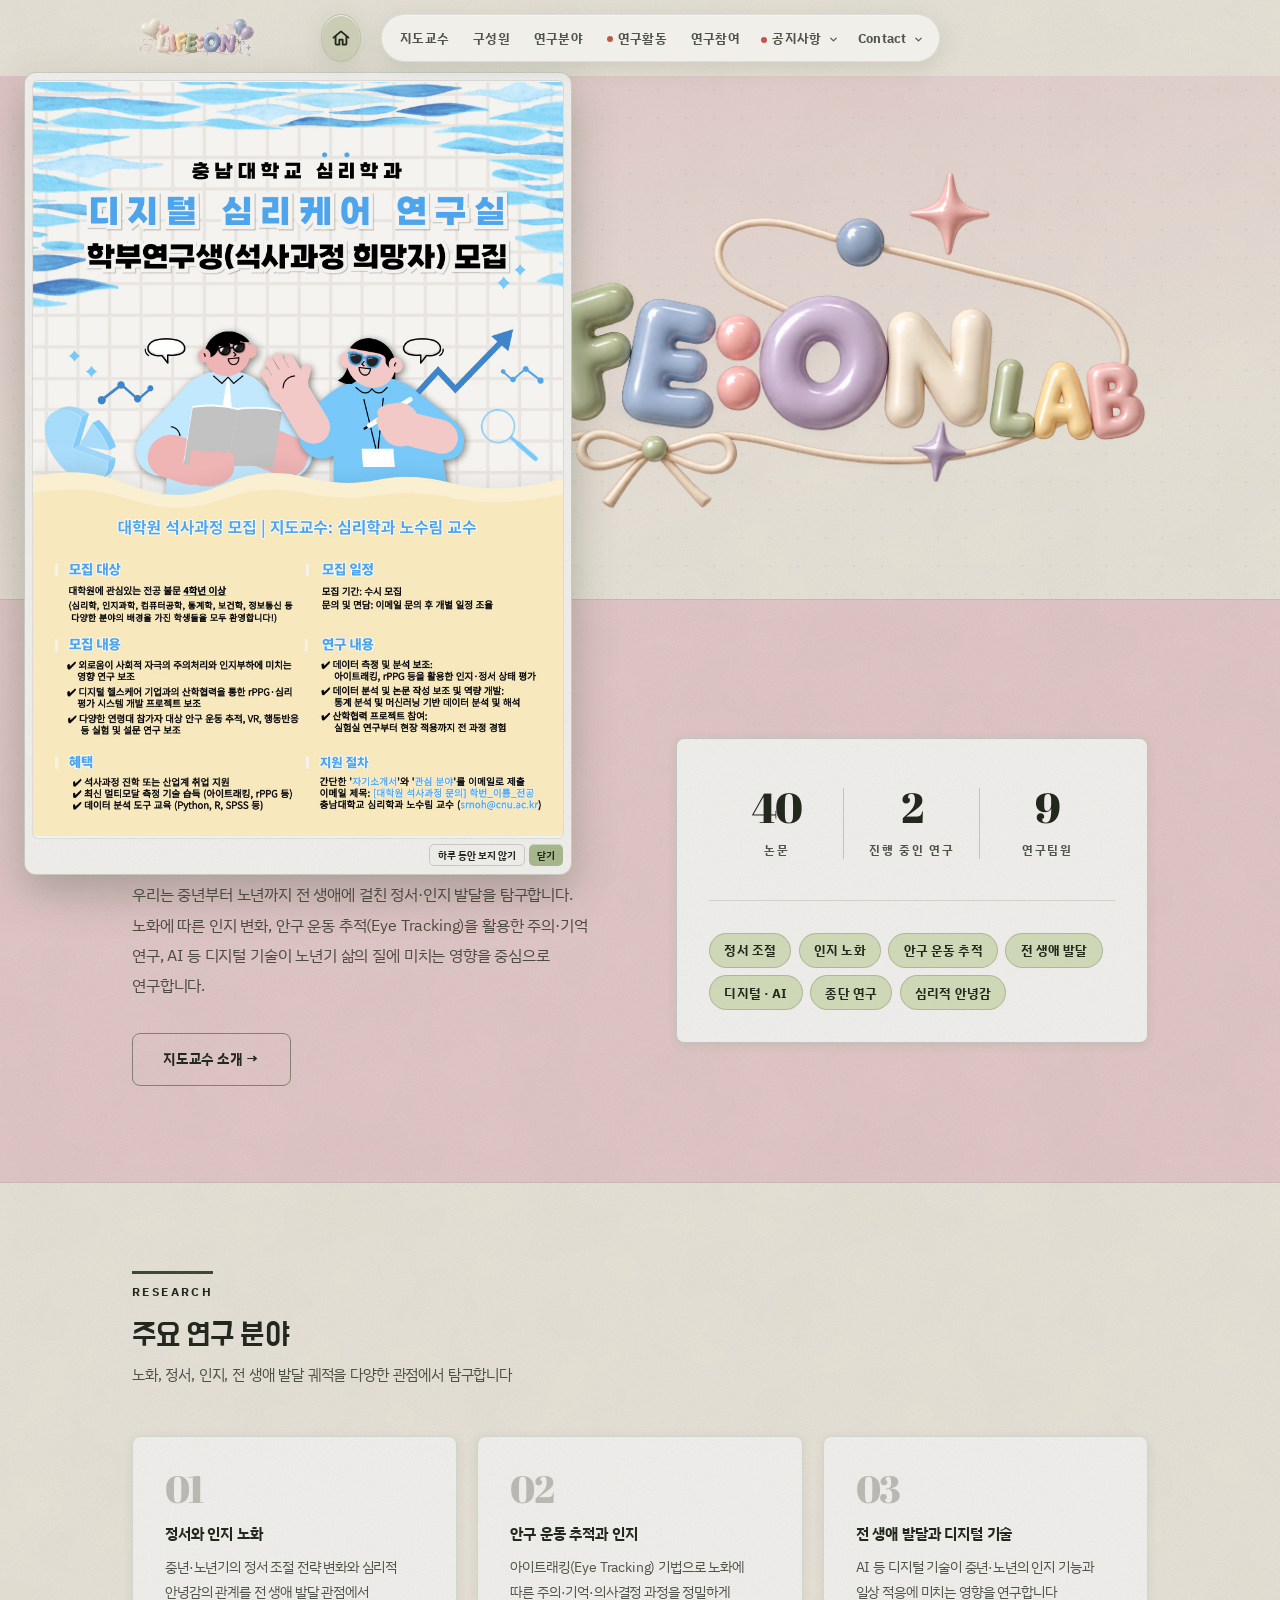
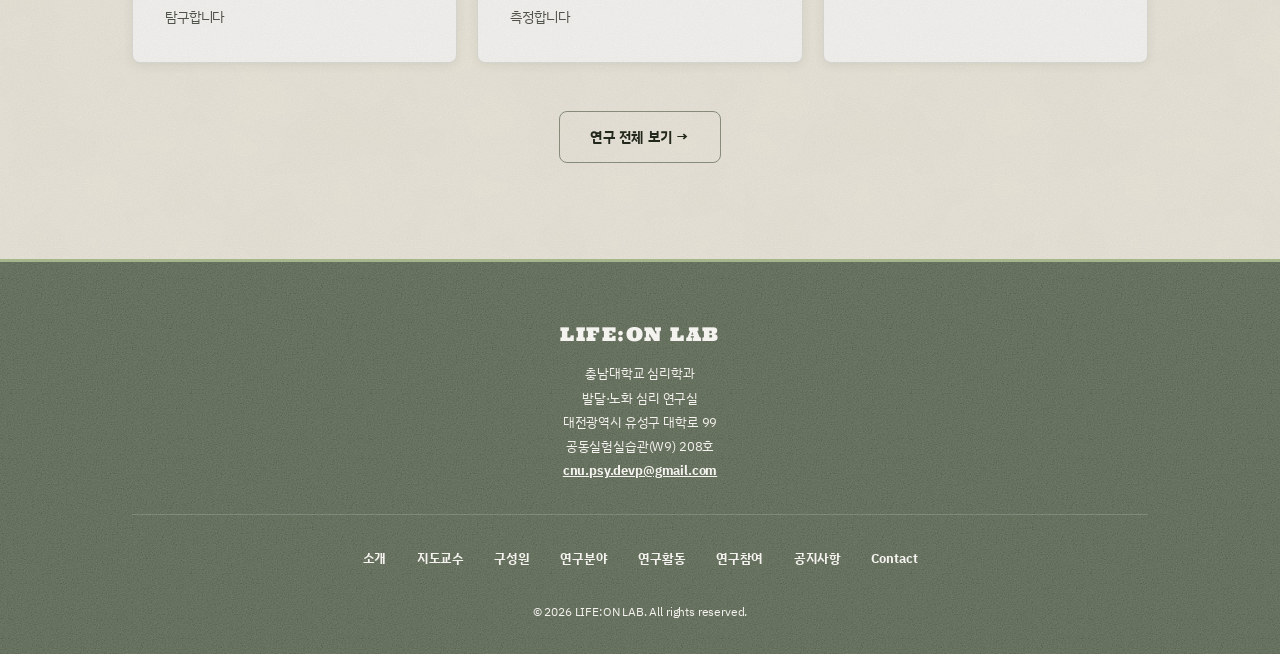
==== commit c8efebdf: "히어로에서 제목·소개 줄·CTA 버튼을 걷어내고 이름 로고 한 장만 남김 사용자 요청. 2026-09-12(e088321)에 '첫 화면에 보이는 글자가 하나도 없다'는 이유로 되살" ====
--- a/index.html
+++ b/index.html
@@ -68,17 +68,21 @@
 
 <section class="hero">
     <div class="container">
-        <!-- 첫 화면 = 이름 로고 + 제목 한 줄 + 소개 두 줄 + 버튼 둘.
-             [2026-09-12] 한동안 로고 한 장만 두었는데, 그러면 첫 화면에 보이는
-             글자가 하나도 없었다 — 무슨 분야인지·어느 대학인지가 스크롤해야 나오는
-             About 섹션까지 밀려 있었다. 검색으로 처음 온 사람은 브랜드보다 정보를
-             먼저 찾는다. 그래서 제목·소개 줄·버튼을 로고 아래에 다시 두었다
-             (CSS 는 지운 적이 없어 .hero-title / .hero-sub / .hero-cta 를 그대로 쓴다.
-              높이가 늘어난 만큼 .hero 의 위아래 여백을 style.css 에서 줄였다).
-
-             h1 에서 이름 부분만 .sr-only 로 감싼다 — 로고 그림이 바로 위에서 이름을
-             보여 주므로 화면에 두 번 적을 이유가 없지만, 검색 결과와 스크린리더에는
-             '무엇을 하는 곳 — 어디' 가 한 문장으로 들어가는 편이 낫다.
+        <!-- 첫 화면은 이름 로고 하나만 둔다 (제목·소개 줄·버튼 모두 걷어냄).
+             [2026-09-17] 사용자 요청. 2026-09-12 에 '첫 화면에 보이는 글자가 하나도
+             없다'는 이유로 되살렸던 제목·소개 줄·버튼을 다시 뺐다. 대학원 진학·연구
+             참여로 가는 길은 상단 메뉴가 맡고, 바로 아래 About 섹션에 소개 글과
+             '지도교수 소개' 링크가 이어진다.
+
+             ※ CSS(.hero-title / .hero-sub / .hero-cta)는 이번에도 지우지 않았다 —
+               다시 넣고 싶으면 로고 아래에 이 세 덩이를 되살리면 된다.
+               <h1 class="hero-title">전 생애의 마음을 과학으로 탐구합니다</h1>
+               <p class="hero-sub">충남대학교 심리학과 발달·노화 심리 연구실 / 정서·인지 노화와 안구 운동 추적을 연구합니다</p>
+               <div class="hero-cta"> 대학원 진학 문의(btn-primary) · 연구 참여 안내(btn-ghost) </div>
+               높이가 230px 쯤 줄어든 만큼 .hero 의 위아래 여백은 style.css 에서 되돌렸다.
+
+             h1 은 화면에서 감추되 코드에는 남긴다 — 페이지마다 제목이 하나는 있어야
+             검색 결과에 연구실 소개가 뜨고, 스크린리더도 이 페이지가 무엇인지 읽는다.
              (.sr-only = 눈에는 안 보이고 보조기기에만 읽히는 유틸)
 
              그림 자체는 이름을 글자로 담고 있지 않으므로 alt 가 이름을 읽는다.
@@ -99,6 +103,7 @@
              2026-08-12/13 에 이미 껐다). 겹치는 픽셀이 하나도 없어서, 움직임을 끄면
              (모션 줄이기 설정) 네 장이 겹쳐 원본과 똑같은 그림이 된다.
              만드는 법과 각 조각의 뜻은 images/logo/README.md 에 적어 두었다. -->
+        <h1 class="sr-only">전 생애의 마음을 과학으로 탐구합니다 — LIFE:ON LAB</h1>
         <div class="hero-wordmark">
         <div class="wm">
             <!-- srcset/sizes — 좁은 화면에는 축소본(w800/)을 내려보낸다.
@@ -133,18 +138,6 @@
             <picture><source type="image/webp" sizes="(min-width:1080px) 76px,(min-width:861px) calc((100vw - 64px)*0.0748),(min-width:641px) calc((100vw - 48px)*0.0748),(min-width:481px) calc((100vw - 40px)*0.0748),calc((100vw - 32px)*0.0748)" srcset="images/logo/wordmark/w800/star2.webp 60w, images/logo/wordmark/star2.webp 156w"><img class="wm-layer wm-star wm-star-2" style="left:32.6619%;top:18.5185%;width:7.482%" src="images/logo/wordmark/star2.png" alt="" width="156" height="194"></picture>
             <picture><source type="image/webp" sizes="(min-width:1080px) 61px,(min-width:861px) calc((100vw - 64px)*0.0600),(min-width:641px) calc((100vw - 48px)*0.0600),(min-width:481px) calc((100vw - 40px)*0.0600),calc((100vw - 32px)*0.0600)" srcset="images/logo/wordmark/w800/star3.webp 48w, images/logo/wordmark/star3.webp 125w"><img class="wm-layer wm-star wm-star-3" style="left:0.0%;top:55.6927%;width:5.9952%" src="images/logo/wordmark/star3.png" alt="" width="125" height="148"></picture>
         </div>
-        </div>
-        <h1 class="hero-title">전 생애의 마음을 과학으로 탐구합니다<span class="sr-only"> — LIFE:ON LAB</span></h1>
-        <p class="hero-sub">충남대학교 심리학과 발달·노화 심리 연구실<br>정서·인지 노화와 안구 운동 추적을 연구합니다</p>
-        <!-- 이 페이지에서 주 버튼(btn-primary)은 여기 하나뿐이다.
-             아래 About·Research 섹션의 '지도교수 소개'·'연구 전체 보기' 는 둘 다
-             btn-ghost 로 둔다 — 한 화면에 꽉 찬 버튼이 여럿이면 어느 것이 이 연구실이
-             바라는 다음 걸음인지 읽히지 않는다.
-             두 길은 이 연구실이 실제로 사람을 받는 두 통로다: 대학원 진학(admissions)
-             과 연구 참여(participation). 나머지 안내는 상단 메뉴가 맡는다. -->
-        <div class="hero-cta">
-            <a href="admissions.html" class="btn-primary">대학원 진학 문의 →</a>
-            <a href="participation.html" class="btn-ghost">연구 참여 안내 →</a>
         </div>
     </div>
 </section>
--- a/style.css
+++ b/style.css
@@ -480,17 +480,15 @@
 
 /* ── Hero ───────────────────────────────────────────────── */
 .hero {
-  /* [여백 계산 — 2026-09-12 글자·버튼 복원]
-     첫 화면에 로고만 있던 동안은 80px(위) + 355px(로고) + 88px(아래) = 523px
-     이었다. 여기에 제목·소개 두 줄·버튼이 다시 들어오면서 약 230px 이 붙는다.
-     그대로 두면 내비(73px)까지 더해 830px 이 넘어 13인치 노트북에서 버튼이
-     화면 밖으로 나간다 — 주 버튼이 안 보이면 버튼을 둔 뜻이 없다.
-     그래서 위아래 여백을 5rem/5.5rem → 3.25rem/4rem 으로 줄였다:
-     73(내비) + 52 + 355(로고) + 28 + 40(제목) + 18 + 61(소개) + 32 + 46(버튼)
-     ≒ 705px + 아래 여백 64px. 1280×800 노트북(표시 영역 ≈730px)에서 버튼까지
-     들어오고, 더 큰 화면에서는 다음 섹션이 살짝 비쳐 '더 있다'는 신호가 남는다.
-     ⚠️ 제목·소개 줄 수를 늘리면 이 계산이 깨진다 — 늘릴 거면 여백을 더 줄일 것. */
-  padding: 3.25rem 0 4rem;
+  /* [여백 계산 — 2026-09-17 글자·버튼 제거, 로고 한 장으로 복귀]
+     제목·소개·버튼이 약 230px 을 차지하던 동안은 위아래를 3.25rem/4rem 까지
+     조여야 13인치 노트북에서 주 버튼이 첫 화면에 들어왔다. 그 셋을 걷어냈으므로
+     여백을 2026-09-12 이전 값(5rem/5.5rem)으로 되돌린다:
+     80px(위) + 355px(로고) + 88px(아래) = 523px. 내비(73px)를 더해도 596px 라
+     노트북 첫 화면을 로고가 채우고 아래 섹션이 살짝 비쳐 '더 있다'는 신호가 남는다.
+     ⚠️ 로고 아래에 글자를 다시 넣으려면 이 여백부터 다시 줄일 것
+        (지난번 값과 계산은 git 이력 e088321 에 남아 있다). */
+  padding: 5rem 0 5.5rem;
   text-align: center;
   position: relative;
   overflow: hidden;
@@ -588,7 +586,11 @@
   border-top: 3px solid var(--ink);
   padding-top: 0.45rem;
 }
-/* 바로 위에 이름 로고가 통째로 놓이므로 제목은 로고보다 한 단 물러서야 한다.
+/* [2026-09-17 현재 붙는 곳이 없다] 히어로에서 제목·소개 줄·버튼을 걷어냈으므로
+   아래 세 규칙(.hero-title · .hero-sub · .hero-cta)은 지금 어느 요소에도 걸리지
+   않는다. 다시 넣을 때 쓰려고 그대로 둔다 (index.html 히어로 주석 참고).
+
+   바로 위에 이름 로고가 통째로 놓이므로 제목은 로고보다 한 단 물러서야 한다.
    글자·버튼을 걷어내기 전 값은 clamp(2.2rem, 4vw, 3.2rem) — 그때는 제목이 첫
    화면의 주인공이었다. 지금은 로고가 그 자리를 맡고 제목은 '무엇을 하는 곳인가'
    한 줄이라, 1080px 폭에서 한 줄에 들어오는 크기(2.2rem)로 낮춰 잡았다.
@@ -2832,10 +2834,10 @@
   .about-grid   { grid-template-columns: 1fr; gap: 2.5rem; }
   .profile-grid { grid-template-columns: 1fr; gap: 2rem; }
   .profile-img  { max-width: 200px; }
-  /* 데스크톱과 같은 이유로 줄였다 (.hero 의 높이 계산 주석 참고).
-     이 폭에서는 로고도 함께 좁아져 세로가 284px 로 줄지만, 제목·소개·버튼이
-     그대로 붙으므로 위 여백까지 5rem 이면 버튼이 화면 밖으로 밀린다. */
-  .hero         { padding: 3rem 0 3.25rem; }
+  /* 데스크톱과 같은 이유로 되돌렸다 (.hero 의 높이 계산 주석 참고) —
+     이 폭에서는 로고도 함께 좁아져 세로가 284px 로 줄고, 아래로 붙던 글자·버튼이
+     없으므로 위 여백 5rem 이 다시 들어온다. */
+  .hero         { padding: 5rem 0 4rem; }
   /* 모바일 내비게이션 */
   .nav-cluster { display: none; }
   .nav-hamburger { display: flex; }
@@ -2865,7 +2867,7 @@
                                          (폭 ≈103px 은 위 calc 가 따라온다. 이 폭에서는
                                          nav-cluster 가 숨고 햄버거만 남아 여유가 크다) */
   .container    { padding: 0 1.25rem; }
-  .hero         { padding: 2.75rem 0 2.5rem; }   /* 위 두 단계와 같은 이유 — 버튼이 세로로 쌓여 더 길어진다 */
+  .hero         { padding: 3.5rem 0 3rem; }      /* 위 두 단계와 같은 이유 — 세로로 쌓이던 버튼이 사라졌다 */
   .section      { padding: 3rem 0; }
   .page-header  { padding: 2.5rem 0 1.75rem; }
   .hero-cta     { flex-direction: column; align-items: center; }
